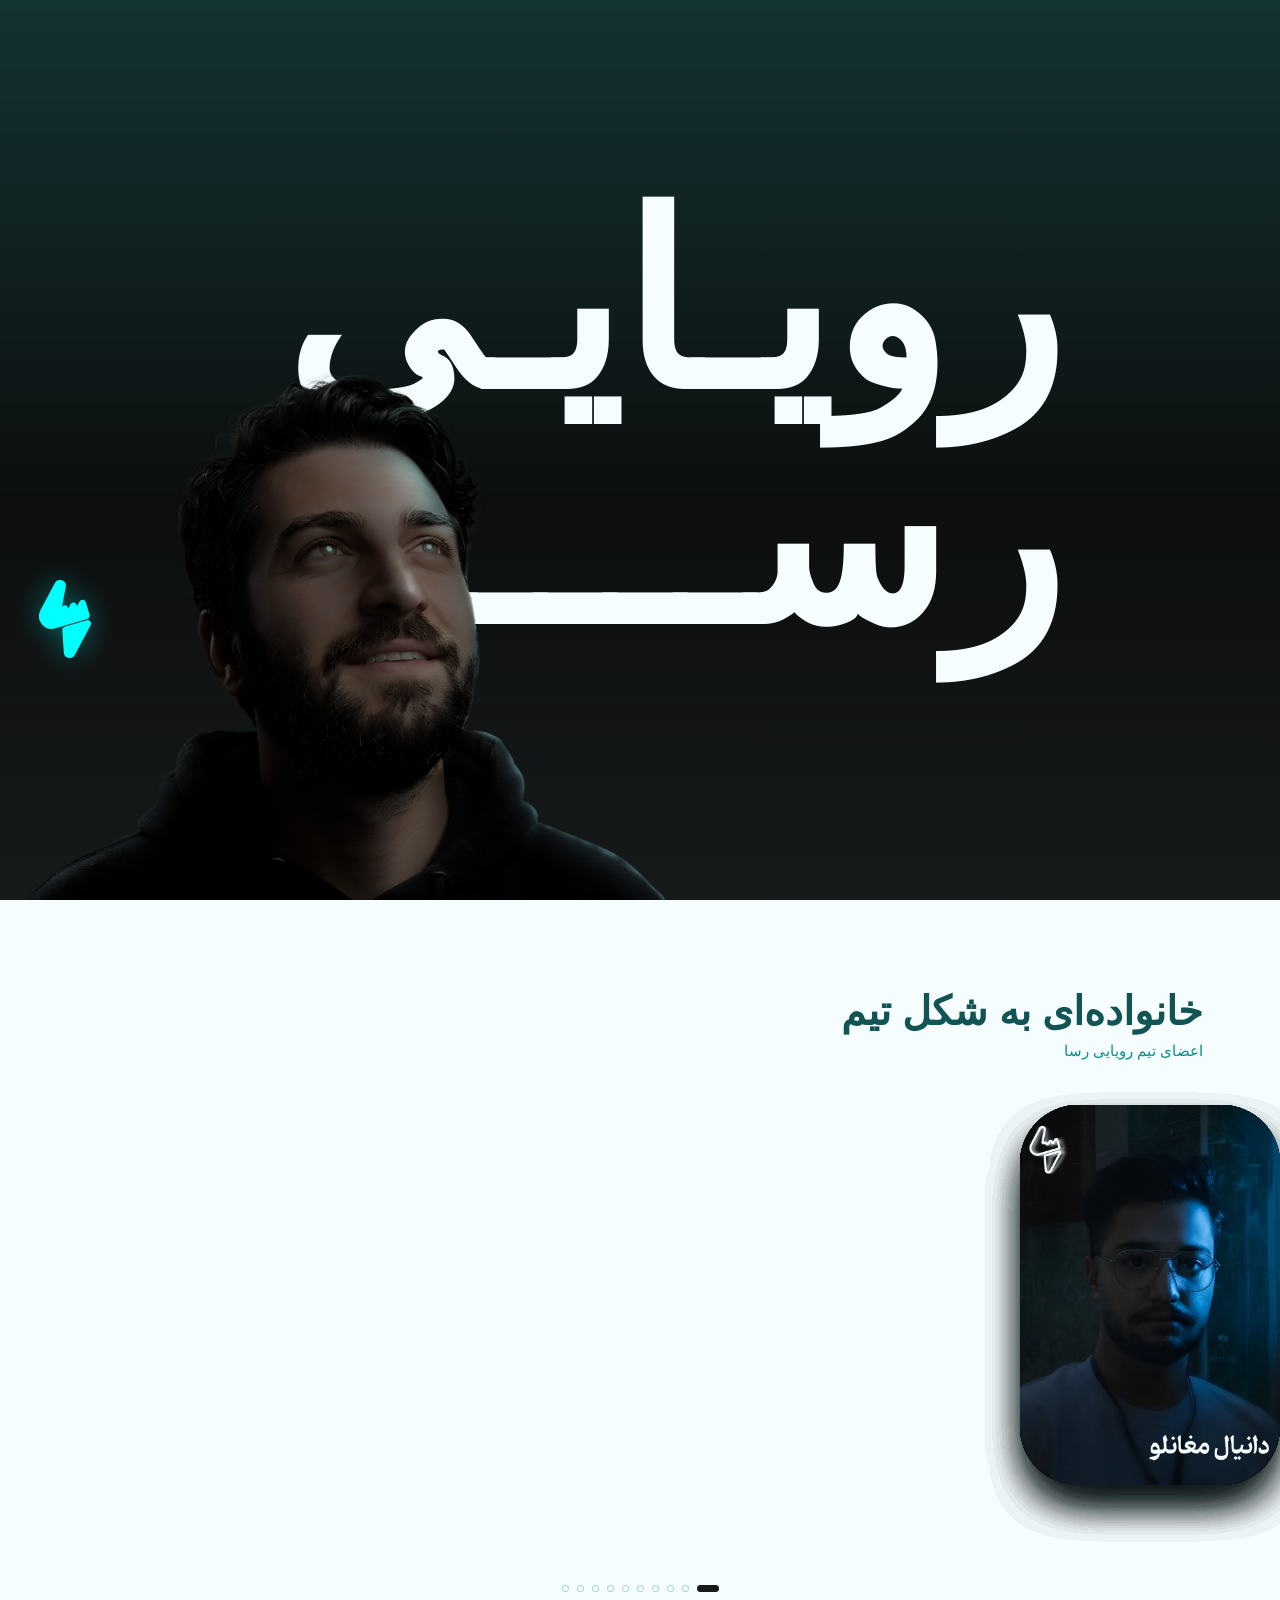
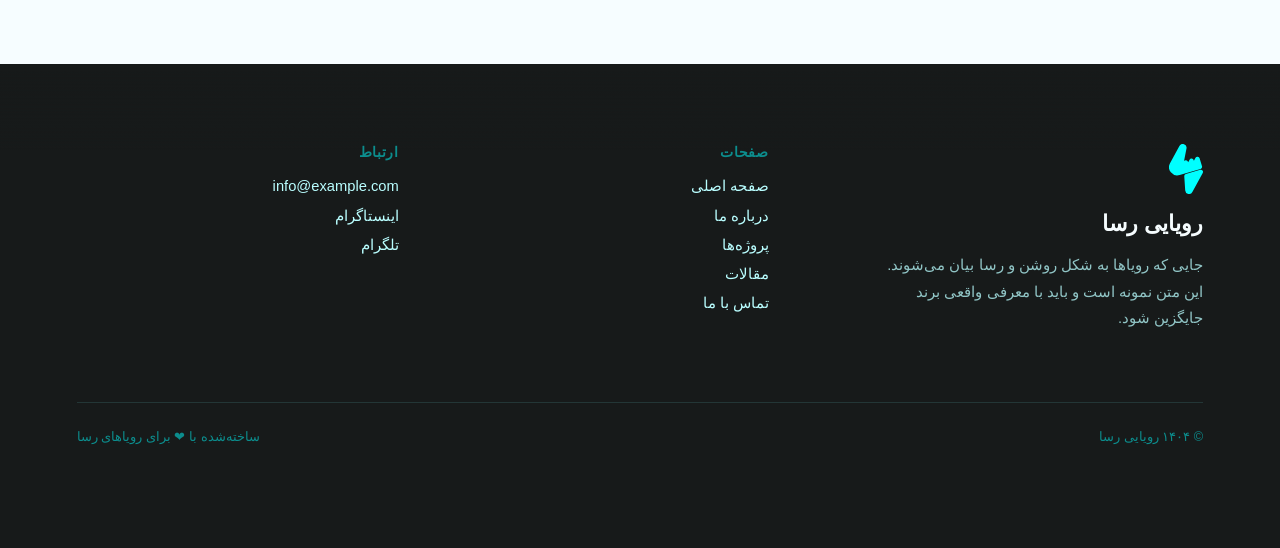
==== index.html @ 50445236 "Add files via upload" ====
<!DOCTYPE html>
<html lang="fa" dir="rtl">
<head>
<meta charset="UTF-8">
<meta name="viewport" content="width=device-width, initial-scale=1.0">
<title>رویایی رسا</title>
<meta name="description" content="رویایی رسا">
<link rel="icon" href="assets/logo/logo-filled-cyan.svg" type="image/svg+xml">
<link href="https://cdn.jsdelivr.net/gh/rastikerdar/vazirmatn@v33.003/Vazirmatn-font-face.css" rel="stylesheet">
<link rel="stylesheet" href="css/style.css">
</head>
<body>

<canvas id="bg-canvas"></canvas>

<!-- =================== HERO =================== -->
<section class="hero">
  <div class="hero-stage">
    <div class="hero-figure">
      <img class="figure-mobile" src="assets/img/head-mobile.png" alt="پرتره رویایی رسا">
      <img class="figure-desktop" src="assets/img/head-desktop.png" alt="پرتره رویایی رسا">
      <img class="hero-logo" src="assets/logo/logo-filled-cyan.svg" alt="نشان رویایی رسا">
    </div>
  </div>

  <div class="hero-pin-text">
    <h1 class="hero-headline headline-mobile">رویـایـی<br>رســــــا</h1>
    <h1 class="hero-headline headline-desktop">رویـایـی<br>رســــــا</h1>

    <div class="hero-reveal">
      <p>
        این بخش، متن آزمایشی صفحه‌ی اصلی است. اینجا محلی برای معرفی کوتاه
        «رویایی رسا» قرار می‌گیرد؛ همان چیزی که وقتی اسکرول کاربر متوقف
        می‌شود، نمایش داده می‌شود.
      </p>
      <span class="reveal-note">متن نهایی را جایگزین کن</span>
    </div>
  </div>
</section>

<!-- =================== TEAM 3D CARDS =================== -->
<section class="team-section" id="team">
  <div class="team-head">
    <h2 class="team-title">خانواده‌ای به شکل تیم</h2>
    <p class="team-subtitle">اعضای تیم رویایی رسا</p>
  </div>

  <div class="team-viewport" id="teamCarousel">
    <div class="team-track" id="teamTrack">
      
      <!-- ۱. شایان رجبی -->
      <div class="team-card" style="background-image: url('assets/img/team/شایان.webp'); background-size: cover; background-position: center; cursor: pointer;"
           data-name="شایان رجبی" data-role="عنوان شغلی ندارد 1" data-img="assets/img/team/شایان.webp" data-tg="shayanr.j" data-ig="sha.yanrj" data-site="">
      </div>

      <!-- ۲. شهراد اکبری -->
      <div class="team-card" style="background-image: url('assets/img/team/شهی.webp'); background-size: cover; background-position: center; cursor: pointer;"
           data-name="شهراد اکبری" data-role="عنوان شغلی ندارد 2" data-img="assets/img/team/شهی.webp" data-tg="Mistroshahy" data-ig="Wanted_shahy" data-site="">
      </div>

      <!-- ۳. ادیب الدین فتحعلیان -->
      <div class="team-card" style="background-image: url('assets/img/team/ادیب.webp'); background-size: cover; background-position: center; cursor: pointer;"
           data-name="ادیب الدین فتحعلیان" data-role="عنوان شغلی ندارد 3" data-img="assets/img/team/ادیب.webp" data-tg="adibiba" data-ig="adibibafa" data-site="">
      </div>

      <!-- ۴. آنا بیگی -->
      <div class="team-card" style="background-image: url('assets/img/team/آنا.webp'); background-size: cover; background-position: center; cursor: pointer;"
           data-name="آنا بیگی" data-role="عنوان شغلی ندارد 4" data-img="assets/img/team/آنا.webp" data-tg="" data-ig="" data-site="">
      </div>

      <!-- ۵. عرفان سعادتی منعم -->
      <div class="team-card" style="background-image: url('assets/img/team/عرفان.webp'); background-size: cover; background-position: center; cursor: pointer;"
           data-name="عرفان سعادتی منعم" data-role="عنوان شغلی ندارد 5" data-img="assets/img/team/عرفان.webp" data-tg="erfunsam" data-ig="erfanmonem" data-site="">
      </div>

      <!-- ۶. محمد جواد محمودی -->
      <div class="team-card" style="background-image: url('assets/img/team/محمد جواد.webp'); background-size: cover; background-position: center; cursor: pointer;"
           data-name="محمد جواد محمودی" data-role="Full stack Developer" data-img="assets/img/team/محمد جواد.webp" data-tg="Immdjavad" data-ig="Immdjavad" data-site="Immdjavad.ir">
      </div>

      <!-- ۷. محدثه ولی ئی -->
      <div class="team-card" style="background-image: url('assets/img/team/محدثه.webp'); background-size: cover; background-position: center; cursor: pointer;"
           data-name="محدثه ولی ئی" data-role="عنوان شغلی ندارد 7" data-img="assets/img/team/محدثه.webp" data-tg="Mohi_mt78" data-ig="mhdsh.valiei" data-site="">
      </div>

      <!-- ۸. رسول احدی -->
      <div class="team-card" style="background-image: url('assets/img/team/رسول.webp'); background-size: cover; background-position: center; cursor: pointer;"
           data-name="رسول احدی" data-role="عنوان شغلی ندارد 8" data-img="assets/img/team/رسول.webp" data-tg="" data-ig="" data-site="">
      </div>

      <!-- ۹. پرنیان باقرنژاد -->
      <div class="team-card" style="background-image: url('assets/img/team/پرنیان.webp'); background-size: cover; background-position: center; cursor: pointer;"
           data-name="پرنیان باقرنژاد" data-role="عنوان شغلی ندارد 9" data-img="assets/img/team/پرنیان.webp" data-tg="helmetjensen" data-ig="im._.parni" data-site="">
      </div>

      <!-- ۱۰. دانیال مغانلو -->
      <div class="team-card" style="background-image: url('assets/img/team/دانیال.webp'); background-size: cover; background-position: center; cursor: pointer;"
           data-name="دانیال مغانلو" data-role="عنوان شغلی ندارد 10" data-img="assets/img/team/دانیال.webp" data-tg="CaQit" data-ig="idonelii" data-site="">
      </div>

    </div>
  </div>

  <div class="team-dots" id="teamDots">
      <button class="team-dot is-active" type="button" aria-label="عضو شماره ۱"></button>
      <button class="team-dot" type="button" aria-label="عضو شماره ۲"></button>
      <button class="team-dot" type="button" aria-label="عضو شماره ۳"></button>
      <button class="team-dot" type="button" aria-label="عضو شماره ۴"></button>
      <button class="team-dot" type="button" aria-label="عضو شماره ۵"></button>
      <button class="team-dot" type="button" aria-label="عضو شماره ۶"></button>
      <button class="team-dot" type="button" aria-label="عضو شماره ۷"></button>
      <button class="team-dot" type="button" aria-label="عضو شماره ۸"></button>
      <button class="team-dot" type="button" aria-label="عضو شماره ۹"></button>
      <button class="team-dot" type="button" aria-label="عضو شماره ۱۰"></button>
  </div>
</section>

<!-- =================== FIXED NAV PILL =================== -->
<nav class="nav-pill" aria-label="ناوبری اصلی">
  <a class="nav-item is-active" data-color="#00ffff" href="index.html">
    <span class="nav-ring"></span>
    <span class="nav-label">صفحه اصلی</span>
    <svg viewBox="0 0 24 24" fill="none" stroke="currentColor" stroke-width="1.6" stroke-linecap="round" stroke-linejoin="round"><path d="M3 11.5 12 4l9 7.5"/><path d="M5.5 10v9a1 1 0 0 0 1 1H9a1 1 0 0 0 1-1v-4a1 1 0 0 1 1-1h2a1 1 0 0 1 1 1v4a1 1 0 0 0 1 1h2.5a1 1 0 0 0 1-1v-9"/></svg>
  </a>
  <a class="nav-item" data-color="#7bfeff" href="about.html">
    <span class="nav-ring"></span>
    <span class="nav-label">درباره ما</span>
    <svg viewBox="0 0 24 24" fill="none" stroke="currentColor" stroke-width="1.6" stroke-linecap="round" stroke-linejoin="round"><circle cx="12" cy="8" r="3.4"/><path d="M5 20c0-3.6 3.1-6.4 7-6.4s7 2.8 7 6.4"/></svg>
  </a>
  <a class="nav-item" data-color="#0c8d8d" href="projects.html">
    <span class="nav-ring"></span>
    <span class="nav-label">پروژه‌ها</span>
    <svg viewBox="0 0 24 24" fill="none" stroke="currentColor" stroke-width="1.6" stroke-linecap="round" stroke-linejoin="round"><rect x="3.5" y="5.5" width="7" height="7" rx="1.2"/><rect x="13.5" y="5.5" width="7" height="7" rx="1.2"/><rect x="3.5" y="15.5" width="7" height="7" rx="1.2"/><rect x="13.5" y="15.5" width="7" height="7" rx="1.2"/></svg>
  </a>
  <a class="nav-item" data-color="#b9feff" href="articles.html">
    <span class="nav-ring"></span>
    <span class="nav-label">مقالات</span>
    <svg viewBox="0 0 24 24" fill="none" stroke="currentColor" stroke-width="1.6" stroke-linecap="round" stroke-linejoin="round"><path d="M6 3.5h9L19 8v12.5a1 1 0 0 1-1 1H6a1 1 0 0 1-1-1V4.5a1 1 0 0 1 1-1Z"/><path d="M9 12h6M9 16h6"/></svg>
  </a>
  <a class="nav-item" data-color="#125454" href="contact.html">
    <span class="nav-ring"></span>
    <span class="nav-label">تماس با ما</span>
    <svg viewBox="0 0 24 24" fill="none" stroke="currentColor" stroke-width="1.6" stroke-linecap="round" stroke-linejoin="round"><rect x="3.5" y="5.5" width="17" height="13" rx="1.6"/><path d="M4.5 7 12 13l7.5-6"/></svg>
  </a>
</nav>

<!-- =================== FOOTER =================== -->
<footer class="site-footer">
  <div class="footer-grid">
    <div class="footer-brand">
      <img class="logo-mark" src="assets/logo/logo-filled-cyan.svg" alt="نشان رویایی رسا">
      <h3>رویایی رسا</h3>
      <p>جایی که رویاها به شکل روشن و رسا بیان می‌شوند. این متن نمونه است و باید با معرفی واقعی برند جایگزین شود.</p>
    </div>
    <div class="footer-col">
      <h4>صفحات</h4>
      <ul>
        <li><a href="index.html">صفحه اصلی</a></li>
        <li><a href="about.html">درباره ما</a></li>
        <li><a href="projects.html">پروژه‌ها</a></li>
        <li><a href="articles.html">مقالات</a></li>
        <li><a href="contact.html">تماس با ما</a></li>
      </ul>
    </div>
    <div class="footer-col">
      <h4>ارتباط</h4>
      <ul>
        <li><a href="mailto:info@example.com">info@example.com</a></li>
        <li><a href="#">اینستاگرام</a></li>
        <li><a href="#">تلگرام</a></li>
      </ul>
    </div>
  </div>
  <div class="footer-bottom">
    <span>© ۱۴۰۴ رویایی رسا</span>
    <span>ساخته‌شده با ❤ برای رویاهای رسا</span>
  </div>
</footer>

<!-- =================== TEAM MODAL =================== -->
<div class="team-modal" id="teamModal">
  <div class="modal-overlay" onclick="closeTeamModal()"></div>
  <div class="modal-content">
    <button class="modal-close" onclick="closeTeamModal()" aria-label="بستن">&times;</button>
    
    <div class="modal-profile-wrap">
      <img src="" id="modalImg" alt="پروفایل">
    </div>
    
    <h3 class="modal-name" id="modalName"></h3>
    <p class="modal-role" id="modalRole"></p>
    
    <div class="modal-socials">
      <!-- دکمه تلگرام -->
      <a href="" id="modalTg" target="_blank" class="social-btn tg-btn">
        <svg viewBox="0 0 24 24" fill="none" stroke="currentColor" stroke-width="2" stroke-linecap="round" stroke-linejoin="round"><path d="m22 2-7 20-4-9-9-4Z"/><path d="M22 2 11 13"/></svg>
        <span class="username"></span>
      </a>
      
      <!-- دکمه اینستاگرام -->
      <a href="" id="modalIg" target="_blank" class="social-btn ig-btn">
        <svg viewBox="0 0 24 24" fill="none" stroke="currentColor" stroke-width="2" stroke-linecap="round" stroke-linejoin="round"><rect width="20" height="20" x="2" y="2" rx="5" ry="5"/><path d="M16 11.37A4 4 0 1 1 12.63 8 4 4 0 0 1 16 11.37z"/><line x1="17.5" x2="17.51" y1="6.5" y2="6.5"/></svg>
        <span class="username"></span>
      </a>
      
      <!-- دکمه وب‌سایت -->
      <a href="" id="modalSite" target="_blank" class="social-btn site-btn">
        <svg viewBox="0 0 24 24" fill="none" stroke="currentColor" stroke-width="2" stroke-linecap="round" stroke-linejoin="round"><circle cx="12" cy="12" r="10"/><path d="M12 2a14.5 14.5 0 0 0 0 20 14.5 14.5 0 0 0 0-20"/><path d="M2 12h20"/></svg>
        <span class="username"></span>
      </a>
    </div>
  </div>
</div>

<script src="https://cdn.jsdelivr.net/npm/three@0.149.0/build/three.min.js"></script>
<script src="https://cdn.jsdelivr.net/npm/gsap@3.12.5/dist/gsap.min.js"></script>
<script src="https://cdn.jsdelivr.net/npm/gsap@3.12.5/dist/ScrollTrigger.min.js"></script>
<script src="js/main.js"></script>
</body>
</html>
---- css/style.css ----
/* =========================================================
   رویایی رسا — Design tokens
   ========================================================= */
   :root{
    --c-ink:      #171a1a;   
    --c-deep:     #125454;   
    --c-teal:     #0c8d8d;   
    --c-cyan:     #00ffff;   
    --c-cyan-2:   #7bfeff;   
    --c-cyan-3:   #b9feff;   
    --c-mist:     #f6fdff;   
  
    --bg-0: #0b0d0d;
    --bg-1: var(--c-ink);
  
    --font-display: "Mahoor", "Vazirmatn", "Segoe UI", sans-serif;
    --font-body: "Vazirmatn", "Segoe UI", sans-serif;
  
    --ease-signature: cubic-bezier(.16,.84,.28,1);
  }
  
  *{ box-sizing:border-box; }
  html,body{ margin:0; padding:0; }
  
  body{
    background:var(--bg-1);
    color:var(--c-mist);
    font-family:var(--font-body);
    direction:rtl;
    overflow-x:hidden;
    -webkit-font-smoothing:antialiased;
  }
  
  a{ color:inherit; text-decoration:none; }
  img{ max-width:100%; display:block; }
  
  ::selection{ background:var(--c-teal); color:var(--c-ink); }
  
  @media (prefers-reduced-motion: reduce){
    *{ animation-duration:.001ms !important; transition-duration:.001ms !important; scroll-behavior:auto !important; }
  }
  
  /* =========================================================
     Ambient WebGL backdrop (Three.js canvas)
     ========================================================= */
  #bg-canvas{
    position:fixed;
    inset:0;
    width:100%;
    height:100%;
    z-index:0;
    pointer-events:none;
  }
  
  /* =========================================================
     Hero
     ========================================================= */
  .hero{
    position:relative;
    height:100vh;
    min-height:560px;
    overflow:hidden;
    isolation:isolate;
    background: linear-gradient(
      180deg, 
      rgba(12, 141, 141, 0.22) 0%,   
      rgba(11, 13, 13, 0.85) 55%,     
      var(--bg-1) 100%                
    );
  }
  
  .hero-stage{
    position:absolute;
    inset:0;
    z-index:3;
    will-change:transform;
  }
  
  .hero-figure{
    position:absolute;
    bottom:0;
    left:50%;
    transform:translateX(-50%);
    width:min(760px, 100vw);
    will-change:transform;
  }
  .hero-figure .figure-mobile,
  .hero-figure .figure-desktop{ width:100%; }
  .hero-figure .figure-desktop{ display:none; }
  
  @media (min-width:900px){
    .hero-figure{ width:min(50vw, 860px); left:2%; transform:none; }
    .hero-figure .figure-mobile{ display:none; }
    .hero-figure .figure-desktop{ display:block; }
  }
  
  .hero-pin-text{
    position:absolute;
    inset:0;
    height:100vh;
    z-index:2;
  }
  
  .hero-headline{
    position:absolute;
    top:6%;
    left:0;
    right:0;
    width:fit-content;   
    margin:0 auto;        
    z-index:1; 
    font-family:var(--font-display);
    font-weight:900;
    color:var(--c-mist);
    text-align:center;
    font-size:clamp(6rem, 30vw, 12rem);
    line-height:1.02;
    transform-origin:top center;
    will-change:transform;
  }
  
    .headline-desktop{ display:none; }
  
  @media (min-width:900px){
    .headline-mobile{ display:none; }
    .headline-desktop{ display:block; }
  }
  
  @media (min-width:900px){
    .hero-headline{
      top:21%;
      right:17%;
      left:-0%;
      width:auto;
      margin:0;
      text-align:right;
      font-size:clamp(15rem, 13vw, 12rem);
      line-height:.98;
      transform-origin:top right;
    }
  }
  
  .hero-logo{
    position:absolute;
    z-index:4;
    width:38px;
    bottom:8%;
    left:50%;
    transform:translateX(-50%);
    filter:drop-shadow(0 0 14px rgba(0,255,255,.35));
  }
  @media (min-width:900px){
    .hero-logo{
      width:52px;
      bottom:auto;
      top:44%;
      left:2%;
      transform:none;
    }
  }
  
  .hero-reveal{
    position:absolute;
    top:74%;
    left:8%;
    right:8%;
    z-index:5; 
    text-align:center;
    opacity:0;
  }
  .hero-reveal p{
    font-size:clamp(.92rem, 2.2vw, 1.05rem);
    line-height:1.8;
    color:var(--c-cyan-3);
    margin:0 0 .9rem;
  }
  .hero-reveal .reveal-note{
    display:inline-block;
    font-size:.75rem;
    color:var(--c-teal);
    border:1px dashed var(--c-teal);
    border-radius:999px;
    padding:.3rem .8rem;
  }
  
  @media (min-width:900px){
    .hero-reveal{
      top:62%;
      left:auto;
      right:55%;
      width:320px;
      text-align:right;
    }
  }
  
  /* =========================================================
     Team — 3D Position-based Virtual Carousel
     ========================================================= */
  .team-section{
    position:relative;
    z-index:4; 
    background:var(--c-mist);
    padding:5.5rem 0 4.5rem;
    overflow:hidden;
  }
  
  .team-head{
    text-align: right;
    padding:0 6vw;
    margin-bottom:2.8rem;
  }
  .team-title{
    font-family:var(--font-display);
    font-weight:900;
    font-size:clamp(1.7rem, 4.6vw, 2.5rem);
    color: #125454;
    margin:0 0 .5rem;
  }
  .team-subtitle{
    font-size:.95rem;
    color: #0c8d8d;
    margin:0;
  }
  
  .team-viewport{
    overflow: visible !important; 
    position:relative;
    width:100%;
    height:330px; 
    margin:0 auto;
    cursor:grab;
    user-select:none;
    touch-action:pan-y; 
    perspective: 1200px;
  }
  .team-viewport.is-dragging{ cursor:grabbing; }
  
  .team-track{
    display:block !important; 
    position:relative;
    width:100%;
    height:100%;
    padding-block:0 !important;
  }
  
  .team-card{
    position:absolute;
    flex:0 0 auto;
    width:190px;
    height:270px;
    border-radius:42px;
    overflow:hidden;
    box-shadow:0 22px 46px -20px rgba(9,20,20,.5);
    will-change:transform, opacity;
  }
  
  @media (min-width:560px){
    .team-viewport { height: 380px; }
    .team-card{ width:230px; height:330px; border-radius:50px; }
  }
  @media (min-width:900px){
    .team-viewport { height: 440px; }
    .team-card{ width:260px; height:380px; border-radius:58px; }
  }
  
  .team-dots{
    display:flex;
    align-items:center;
    justify-content:center;
    gap:8px;
    margin-top:2.5rem;
  }
  .team-dot{
    width:7px;
    height:7px;
    padding:0;
    border-radius:3px;
    background:transparent;
    border:1.4px solid rgba(12,141,141,.35);
    cursor:pointer;
    transition:all .35s var(--ease-signature);
  }
  .team-dot:hover{ border-color:var(--c-teal); }
  .team-dot.is-active{
    width:22px;
    background:var(--c-ink);
    border-color:var(--c-ink);
  }
  
  /* =========================================================
     Fixed bottom nav pill (نسخه نهایی مستطیلی با ابعاد عریض لپ‌تاپ)
     ========================================================= */
  .nav-pill{
    position:fixed;
    bottom:22px;
    left:50%;
    transform:translateX(-50%) translateY(24px);
    z-index:40;
    display:flex;
    align-items:center;
    gap:8px; 
    padding:8px;
    border-radius:999px; 
    background:rgba(23,26,26,.62);
    border:1px solid rgba(123,254,255,.18);
    box-shadow:0 8px 30px rgba(0,0,0,.45), inset 0 0 0 1px rgba(255,255,255,.02);
    backdrop-filter:blur(18px) saturate(140%);
    -webkit-backdrop-filter:blur(18px) saturate(140%);
    opacity:0;
    pointer-events:none;
    transition:opacity .5s var(--ease-signature), transform .5s var(--ease-signature);
  }
  .nav-pill.is-visible{
    opacity:1;
    transform:translateX(-50%) translateY(0);
    pointer-events:auto;
  }
  
  .nav-item{
    position:relative;
    width:44px; 
    height:44px; 
    display:flex;
    align-items:center;
    justify-content:center;
    border-radius:12px; 
    color:var(--c-cyan-3);
    transition:color .3s ease;
  }
  .nav-item svg{ width:20px; height:20px; }
  
  .nav-item .nav-ring{
    position:absolute;
    inset:0;
    border-radius:12px; 
    border:1.5px solid transparent;
    transition:border-color .35s ease, box-shadow .35s ease;
  }
  .nav-item .nav-label{
    position:absolute;
    bottom:120%;
    left:50%;
    transform:translateX(-50%) translateY(4px);
    font-size:.7rem;
    white-space:nowrap;
    background:var(--c-ink);
    border:1px solid rgba(123,254,255,.2);
    padding:3px 9px;
    border-radius:999px;
    opacity:0;
    pointer-events:none;
    transition:opacity .2s ease, transform .2s ease;
  }
  .nav-item:hover .nav-label{ opacity:1; transform:translateX(-50%) translateY(-2px); }
  .nav-item:hover{ color:var(--c-mist); }
  
  .nav-item.is-active{ color:var(--c-mist); }
  
  .nav-item.is-active .nav-ring{
    border-color:var(--nav-color, var(--c-cyan));
    box-shadow:0 0 16px -1px var(--nav-color, var(--c-cyan)); 
    background: rgba(255, 255, 255, 0.04); 
  }
  
  @media (min-width:900px){
    .nav-pill{
      gap:24px; 
      padding:16px 36px; 
      bottom:32px;
    }
    
    .nav-item{
      width:64px; 
      height:58px; 
      border-radius:16px; 
    }
    
    .nav-item .nav-ring{
      border-radius:16px; 
      border-width:2px; 
    }
    
    .nav-item svg{
      width:25px; 
      height:25px;
    }
  }
  
  /* =========================================================
     Footer
     ========================================================= */
  .site-footer{
    position:relative;
    z-index:5;
    background:linear-gradient(180deg, rgba(23,26,26,0) 0%, var(--c-ink) 18%);
    padding:5rem 6vw 6.5rem;
  }
  .footer-grid{
    max-width:1200px;
    margin:0 auto;
    display:grid;
    grid-template-columns:1.2fr 1fr 1fr;
    gap:3rem;
  }
  @media (max-width:800px){
    .footer-grid{ grid-template-columns:1fr; gap:2.4rem; text-align:center; }
  }
  
  .footer-brand .logo-mark{ width:34px; margin-bottom:1rem; }
  @media (max-width:800px){ .footer-brand .logo-mark{ margin-inline:auto; } }
  .footer-brand h3{
    font-family:var(--font-display);
    font-weight:900;
    font-size:1.4rem;
    margin:0 0 .6rem;
  }
  .footer-brand p{
    color:var(--c-cyan-3);
    opacity:.75;
    line-height:1.8;
    font-size:.92rem;
    max-width:320px;
  }
  @media (max-width:800px){ .footer-brand p{ margin-inline:auto; } }
  
  .footer-col h4{
    font-size:.85rem;
    color:var(--c-teal);
    letter-spacing:.05em;
    margin:0 0 1.1rem;
    font-weight:600;
  }
  .footer-col ul{ list-style:none; margin:0; padding:0; display:grid; gap:.7rem; }
  .footer-col a{
    color:var(--c-cyan-3);
    font-size:.92rem;
    transition:color .25s ease;
  }
  .footer-col a:hover{ color:var(--c-cyan); }
  
  .footer-bottom{
    max-width:1200px;
    margin:3.5rem auto 0;
    padding-top:1.6rem;
    border-top:1px solid rgba(123,254,255,.12);
    display:flex;
    justify-content:space-between;
    gap:1rem;
    flex-wrap:wrap;
    font-size:.8rem;
    color:var(--c-teal);
  }
  
  /* =========================================================
     Team Modal Settings — Glassmorphism & Neon Glow
     ========================================================= */
  .team-modal {
    position: fixed;
    inset: 0;
    z-index: 200;
    display: flex;
    align-items: center;
    justify-content: center;
    opacity: 0;
    pointer-events: none;
    transition: opacity 0.4s var(--ease-signature);
  }
  
  .team-modal.is-open {
    opacity: 1;
    pointer-events: auto;
  }
  
  .modal-overlay {
    position: absolute;
    inset: 0;
    background: rgba(11, 13, 13, 0.6);
    backdrop-filter: blur(12px);
    -webkit-backdrop-filter: blur(12px);
  }
  
  .modal-content {
    position: relative;
    width: min(380px, 90vw);
    background: rgba(23, 26, 26, 0.85);
    border: 1px solid rgba(123, 254, 255, 0.2);
    box-shadow: 0 24px 60px rgba(0, 0, 0, 0.6), inset 0 0 20px rgba(123, 254, 255, 0.05);
    border-radius: 32px;
    padding: 2.5rem 1.5rem;
    text-align: center;
    z-index: 2;
    transform: scale(0.9) translateY(20px);
    transition: transform 0.4s var(--ease-signature);
  }
  
  .team-modal.is-open .modal-content {
    transform: scale(1) translateY(0);
  }
  
  .modal-close {
    position: absolute;
    top: 16px;
    right: 16px;
    background: transparent;
    border: none;
    color: var(--c-cyan-3);
    font-size: 2rem;
    cursor: pointer;
    line-height: 1;
    transition: color 0.3s ease;
  }
  .modal-close:hover {
    color: #ff5555;
  }
  
  .modal-profile-wrap {
    width: 110px;
    height: 110px;
    border-radius: 50%;
    margin: 0 auto 1.2rem;
    overflow: hidden;
    border: 3px solid var(--c-teal);
    box-shadow: 0 0 20px rgba(12, 141, 141, 0.4);
  }
  .modal-profile-wrap img {
    width: 100%;
    height: 100%;
    object-fit: cover;
  }
  
  .modal-name {
    font-family: var(--font-display);
    font-weight: 900;
    font-size: 1.4rem;
    color: var(--c-mist);
    margin: 0 0 0.4rem;
  }
  
  .modal-role {
    font-size: 0.9rem;
    color: var(--c-cyan-2);
    margin: 0 0 2rem;
    opacity: 0.85;
  }
  
  .modal-socials {
    display: flex;
    flex-direction: column;
    gap: 12px;
  }
  
  .social-btn {
    display: flex;
    align-items: center;
    justify-content: center;
    gap: 10px;
    padding: 10px 16px;
    border-radius: 14px;
    font-size: 0.95rem;
    direction: ltr; 
    transition: all 0.3s ease;
    background: rgba(255, 255, 255, 0.03);
    border: 1px solid rgba(255, 255, 255, 0.08);
    color: var(--c-cyan-3);
  }
  
  .social-btn svg {
    width: 18px;
    height: 18px;
  }
  
  .social-btn:hover {
    background: rgba(123, 254, 255, 0.1);
    border-color: var(--c-cyan);
    box-shadow: 0 0 12px rgba(0, 255, 255, 0.2);
    color: #fff;
  }
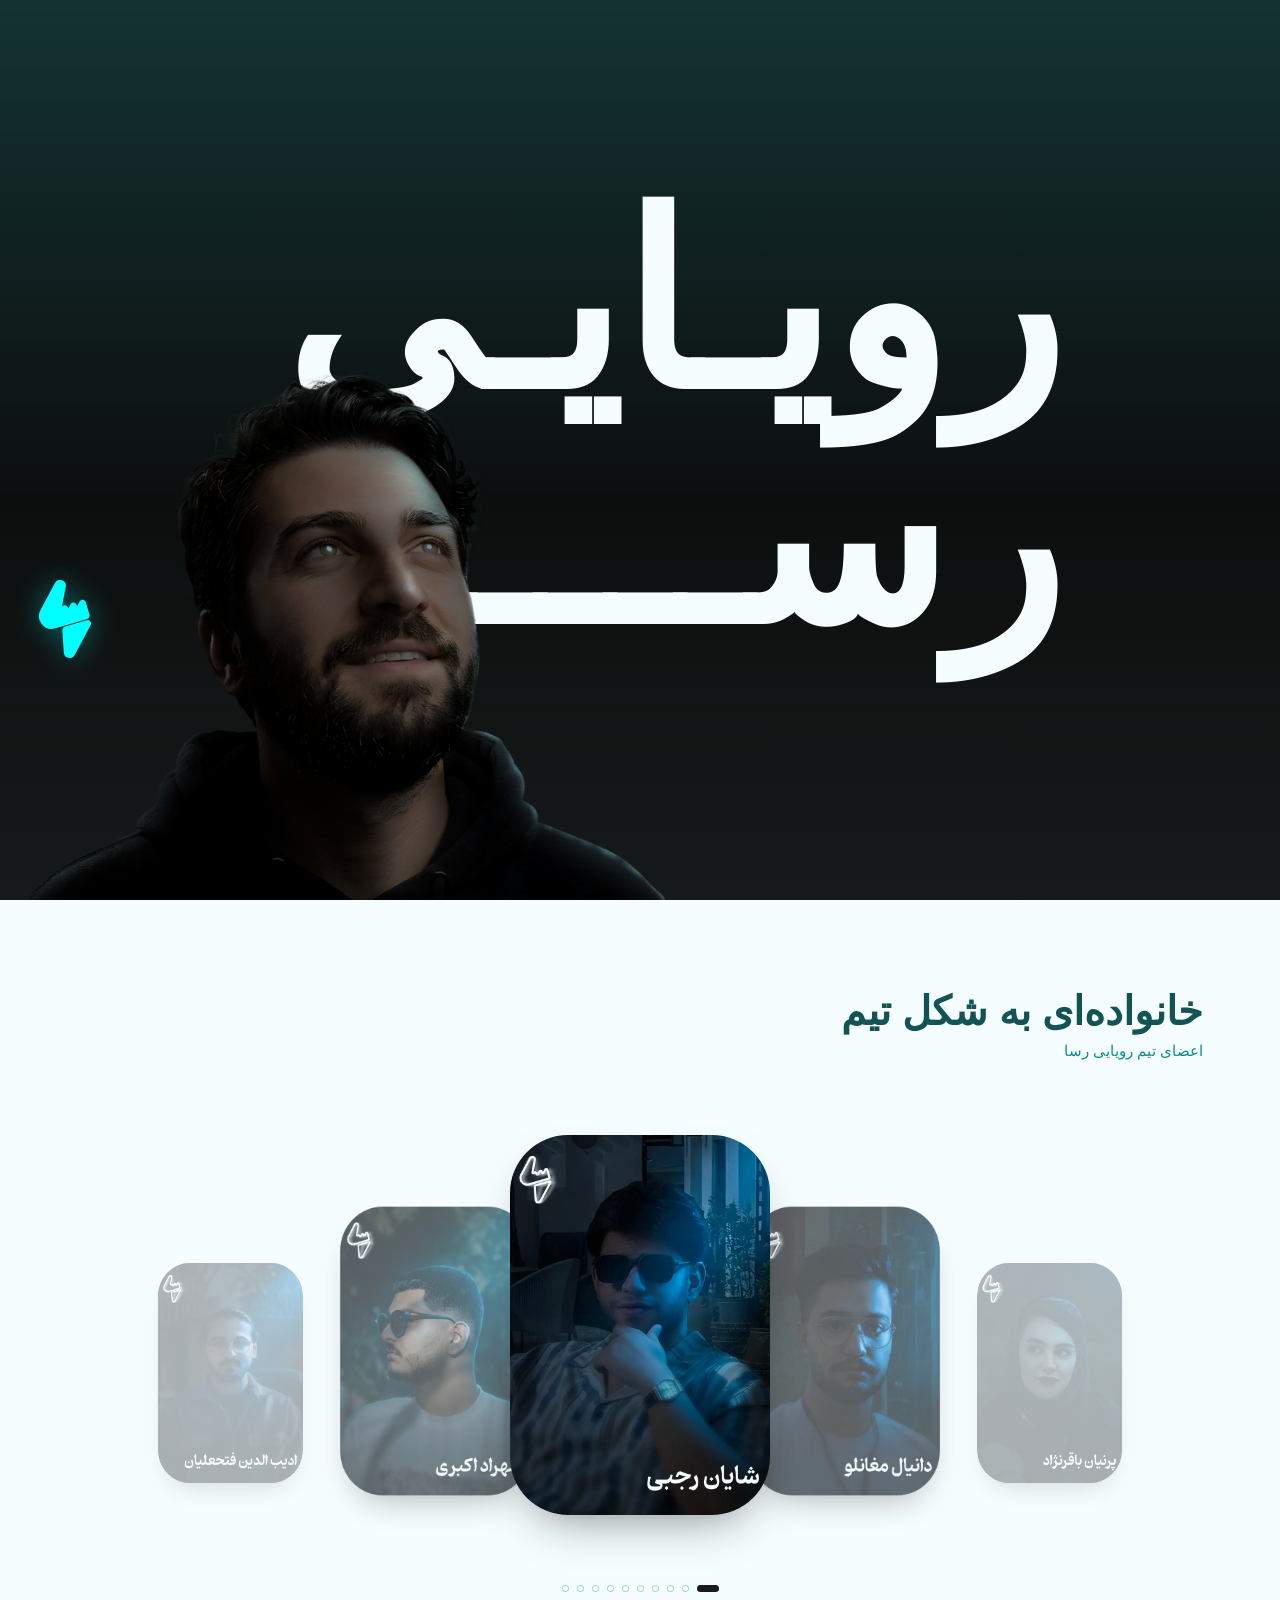
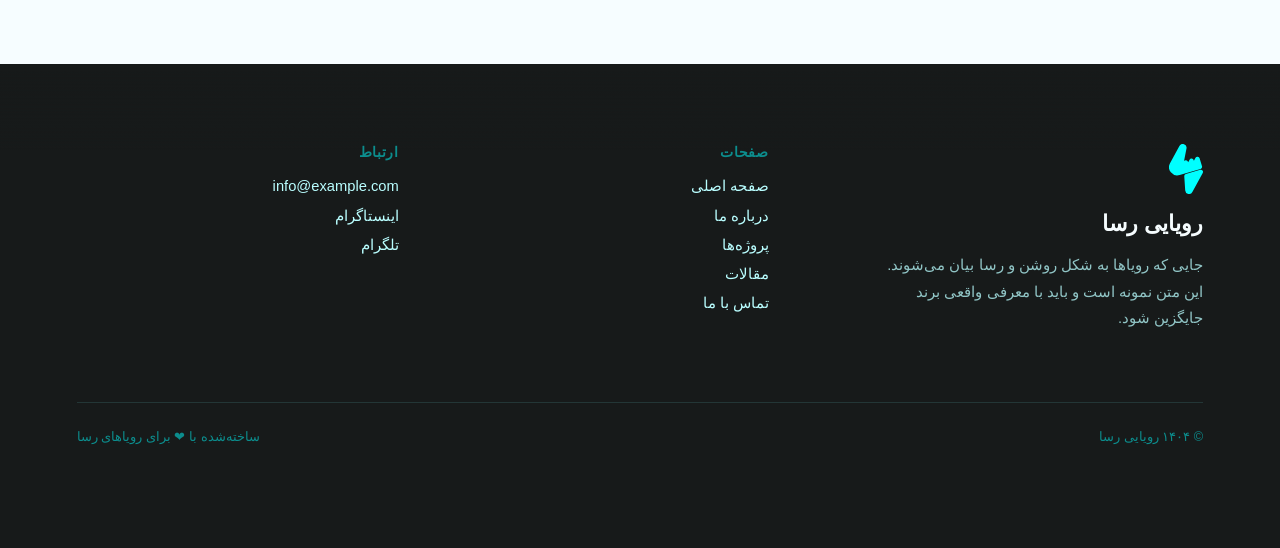
==== commit 1e226e17: "Add files via upload" ====
--- a/index.html
+++ b/index.html
@@ -6,7 +6,7 @@
 <title>رویایی رسا</title>
 <meta name="description" content="رویایی رسا">
 <link rel="icon" href="assets/logo/logo-filled-cyan.svg" type="image/svg+xml">
-<link href="https://cdn.jsdelivr.net/gh/rastikerdar/vazirmatn@v33.003/Vazirmatn-font-face.css" rel="stylesheet">
+<link href="assets/vendor/vazirmatn/Vazirmatn-font-face.css" rel="stylesheet">
 <link rel="stylesheet" href="css/style.css">
 </head>
 <body>
@@ -212,9 +212,9 @@
   </div>
 </div>
 
-<script src="https://cdn.jsdelivr.net/npm/three@0.149.0/build/three.min.js"></script>
-<script src="https://cdn.jsdelivr.net/npm/gsap@3.12.5/dist/gsap.min.js"></script>
-<script src="https://cdn.jsdelivr.net/npm/gsap@3.12.5/dist/ScrollTrigger.min.js"></script>
+<script src="assets/vendor/three/three.min.js"></script>
+<script src="assets/vendor/gsap/gsap.min.js"></script>
+<script src="assets/vendor/gsap/ScrollTrigger.min.js"></script>
 <script src="js/main.js"></script>
 </body>
 </html>
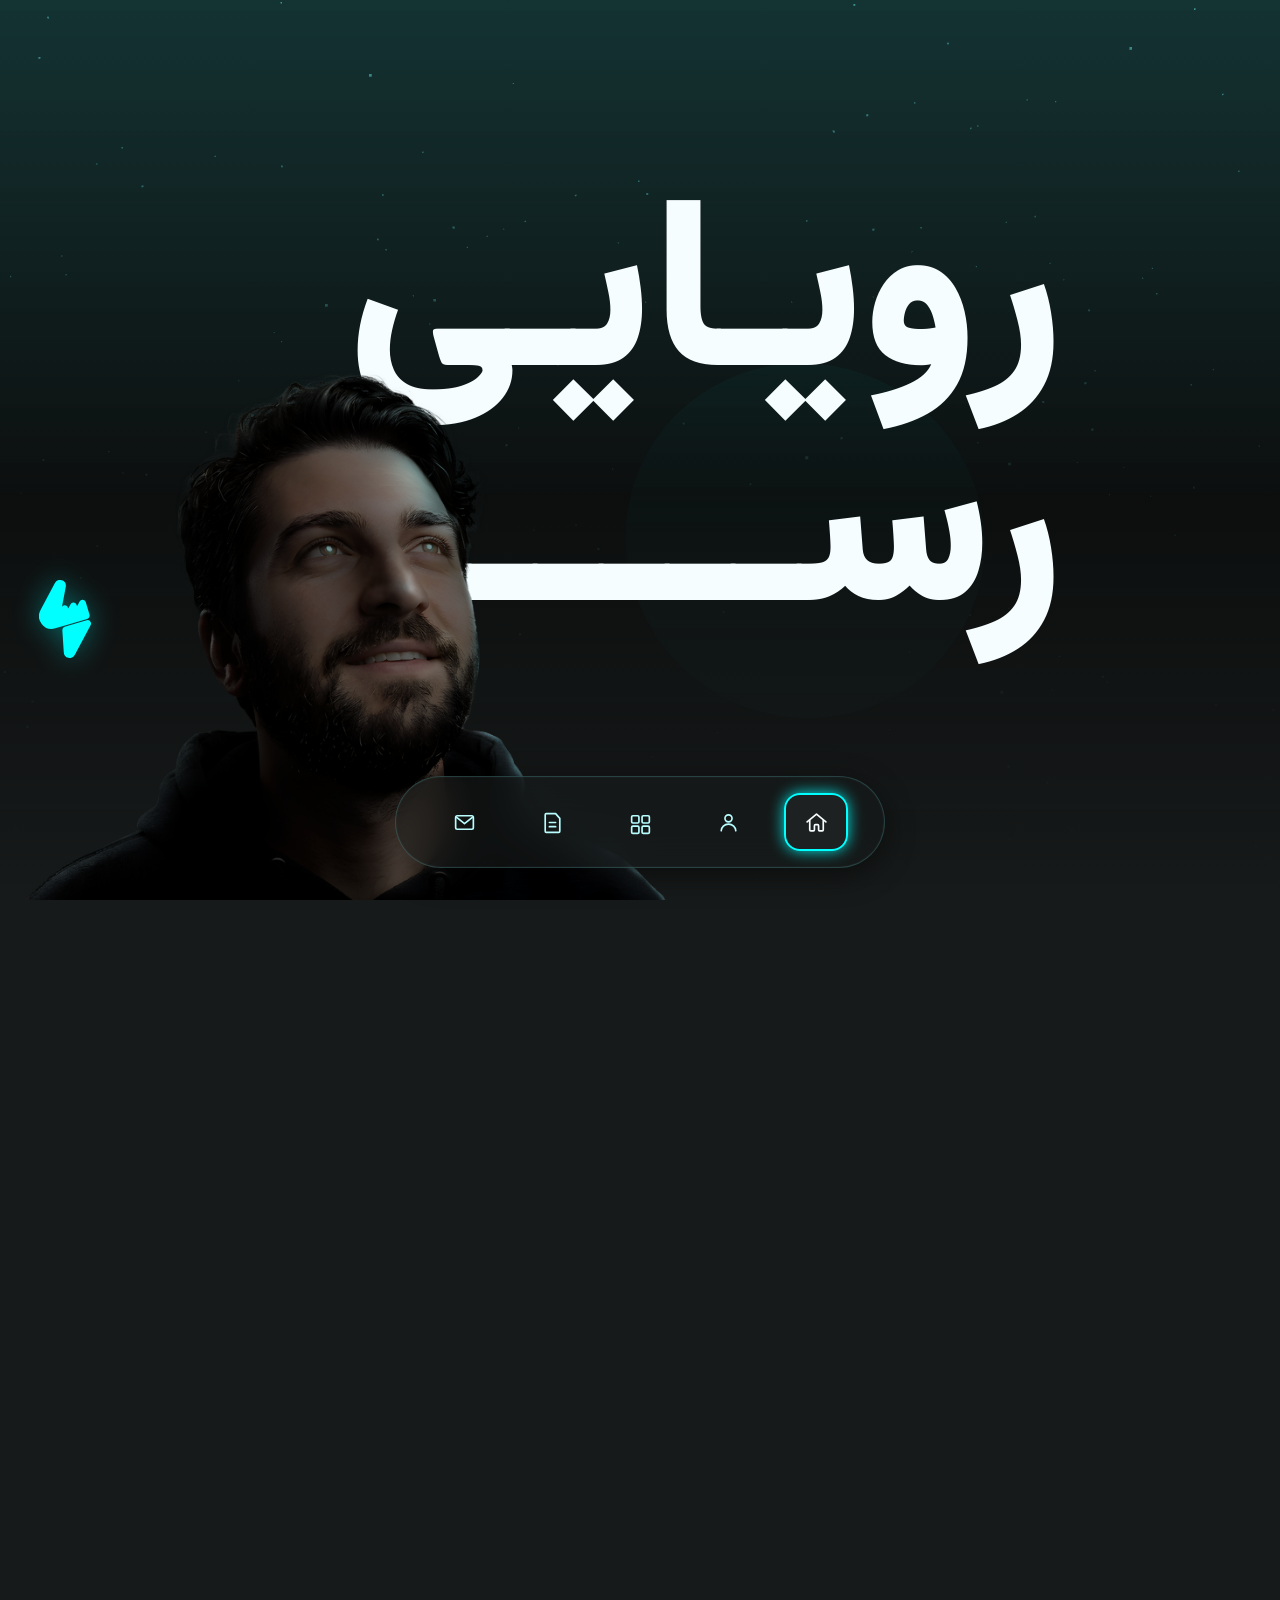
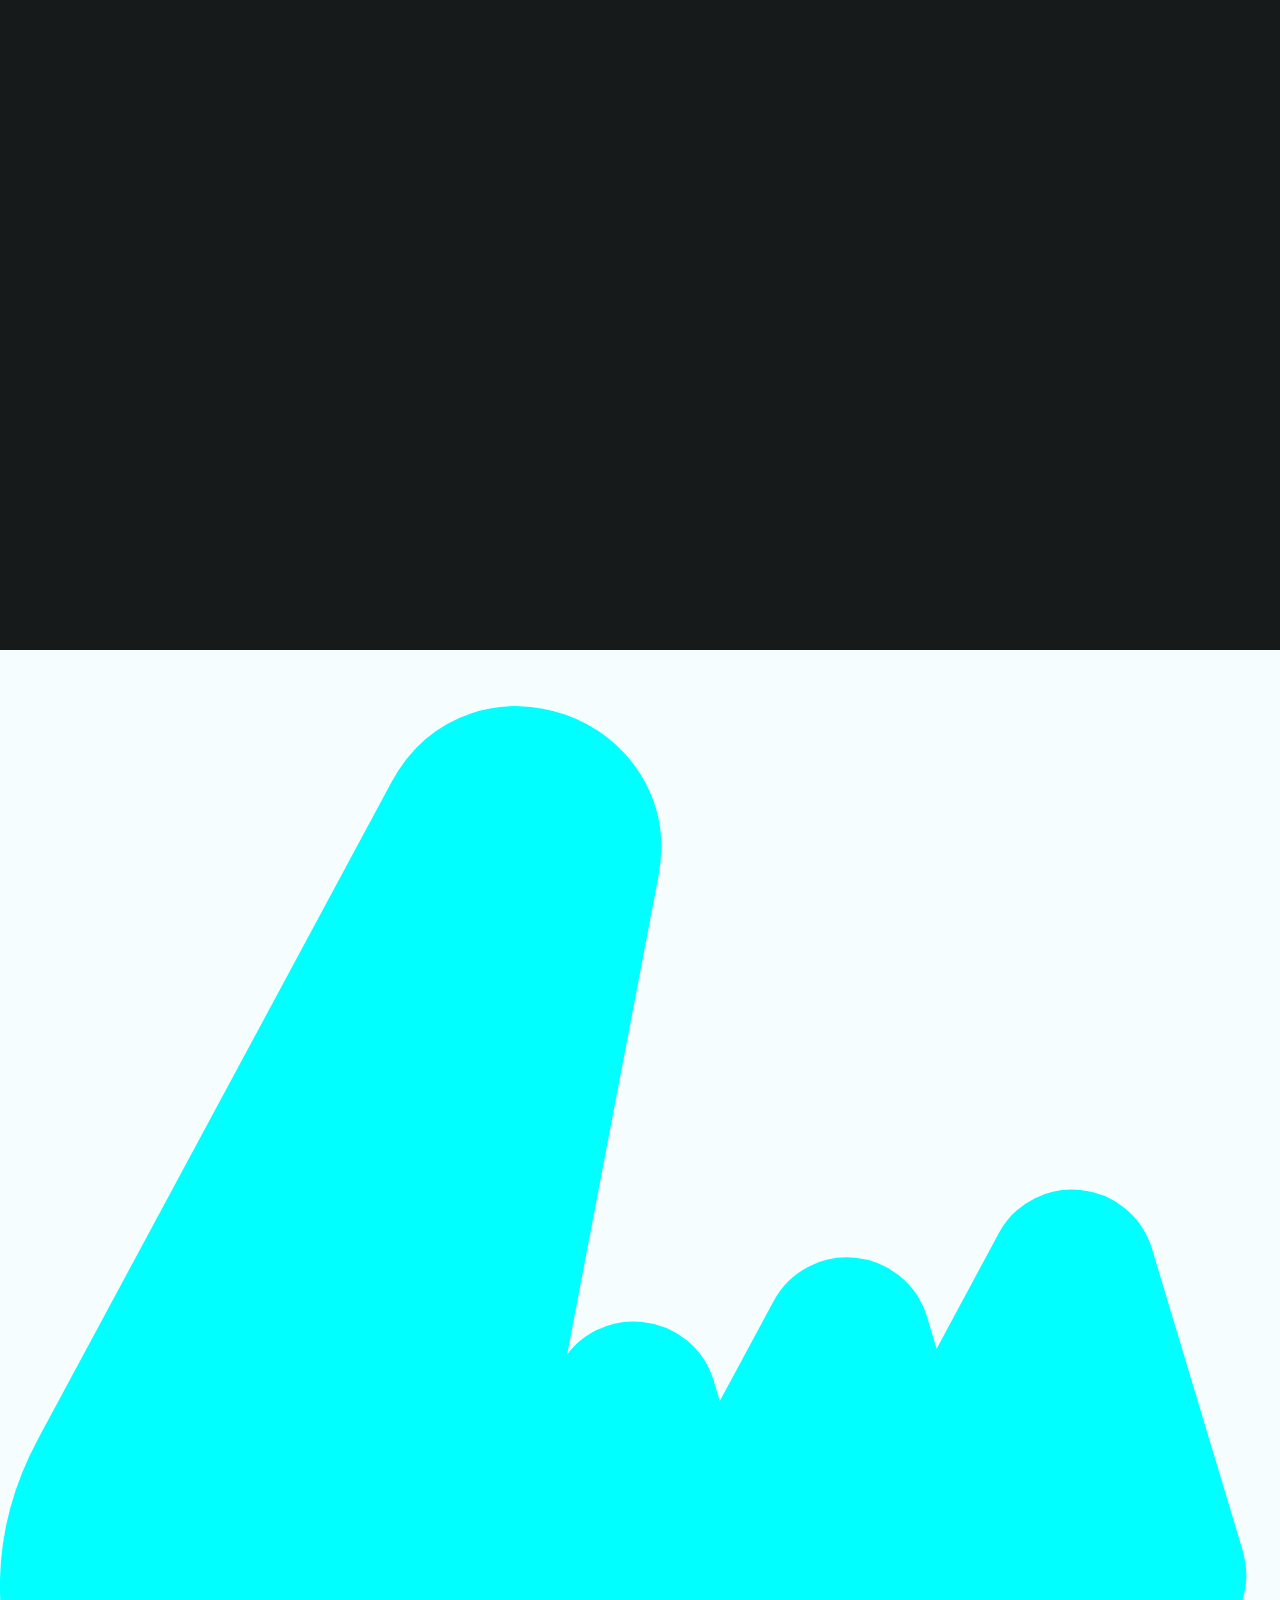
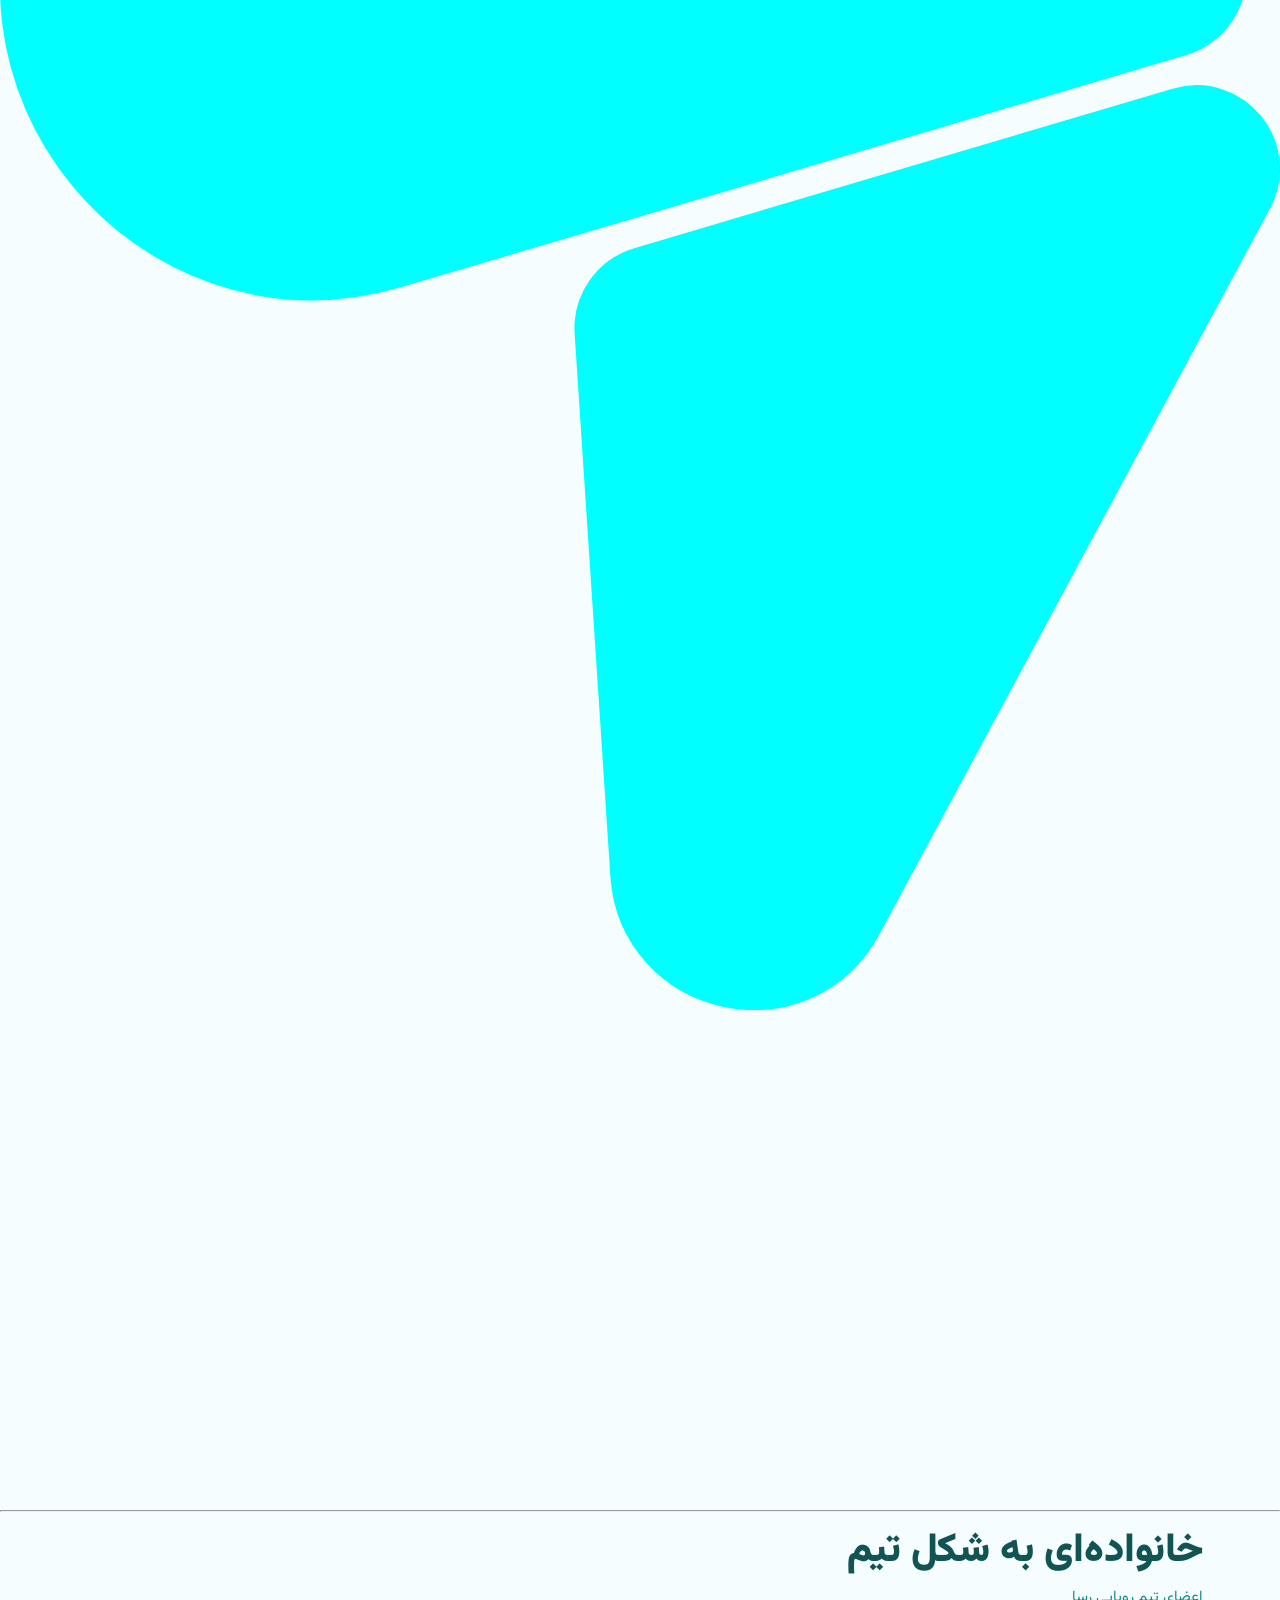
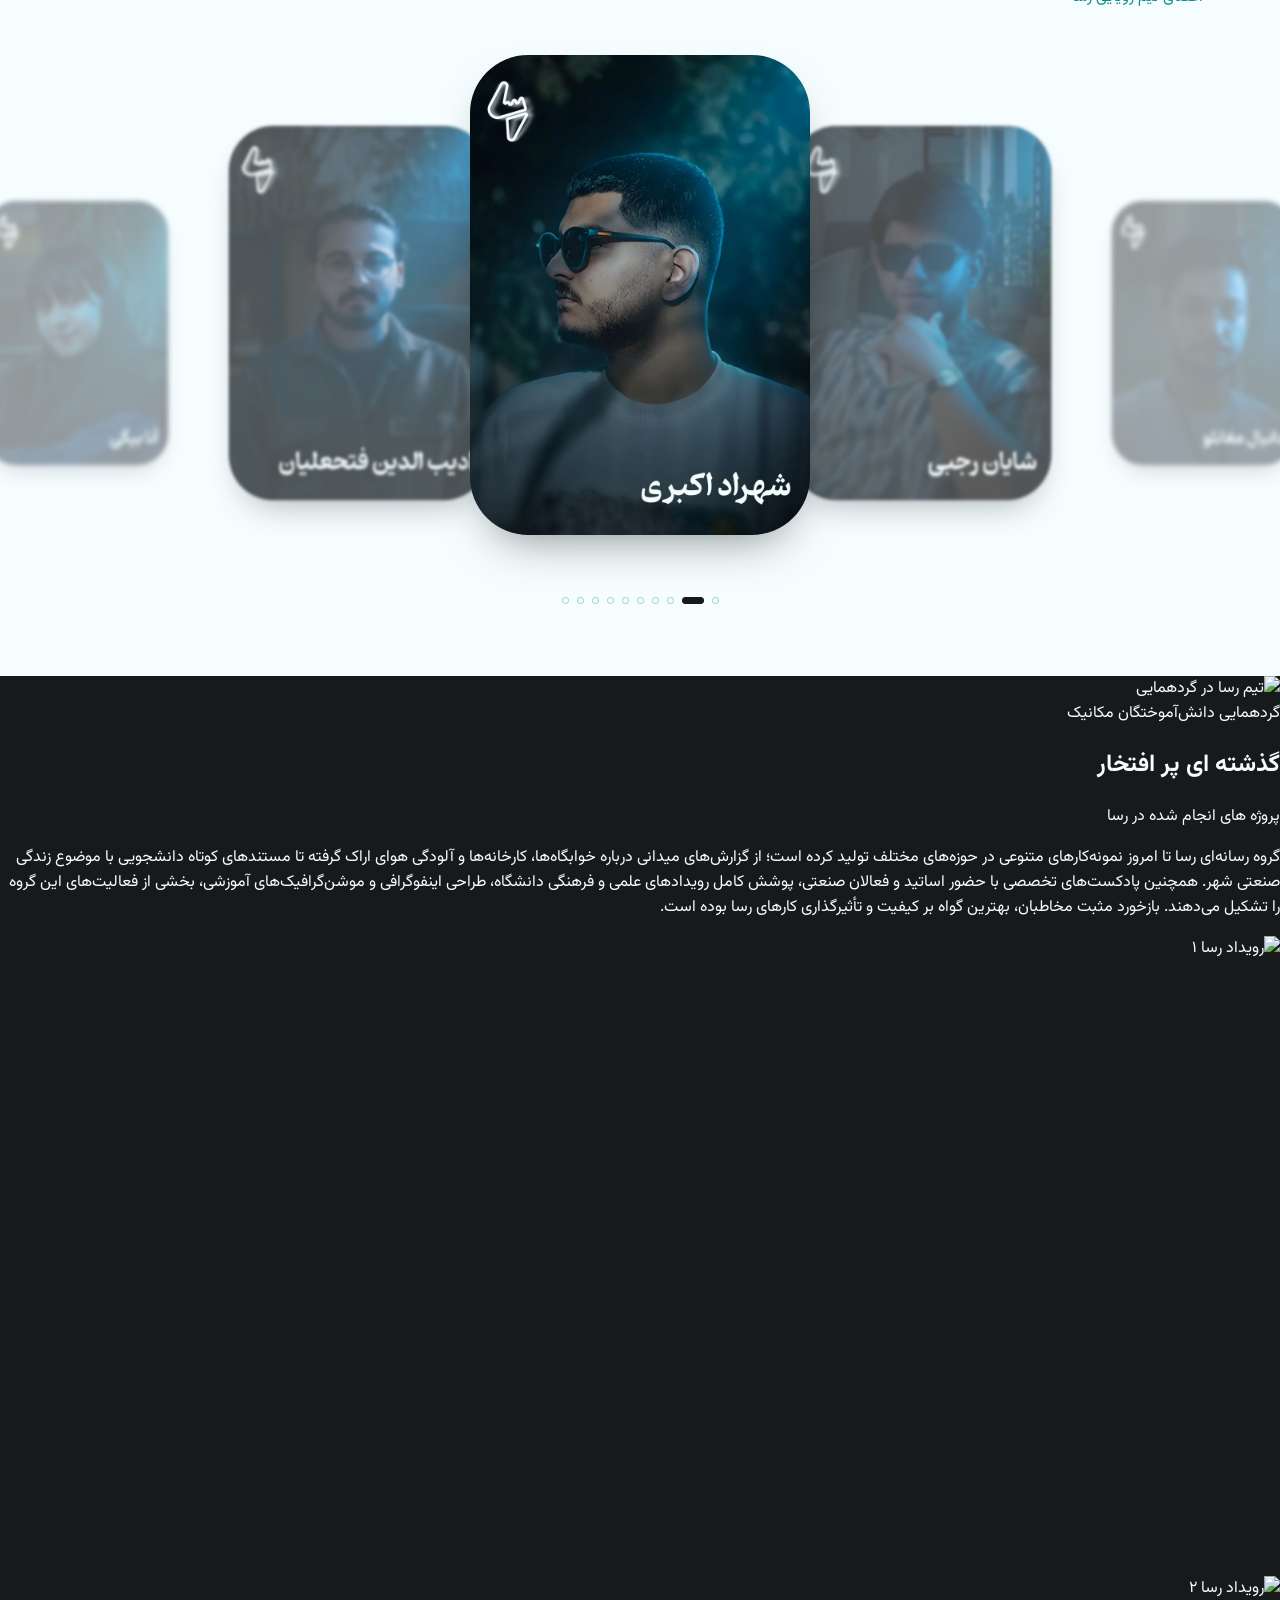
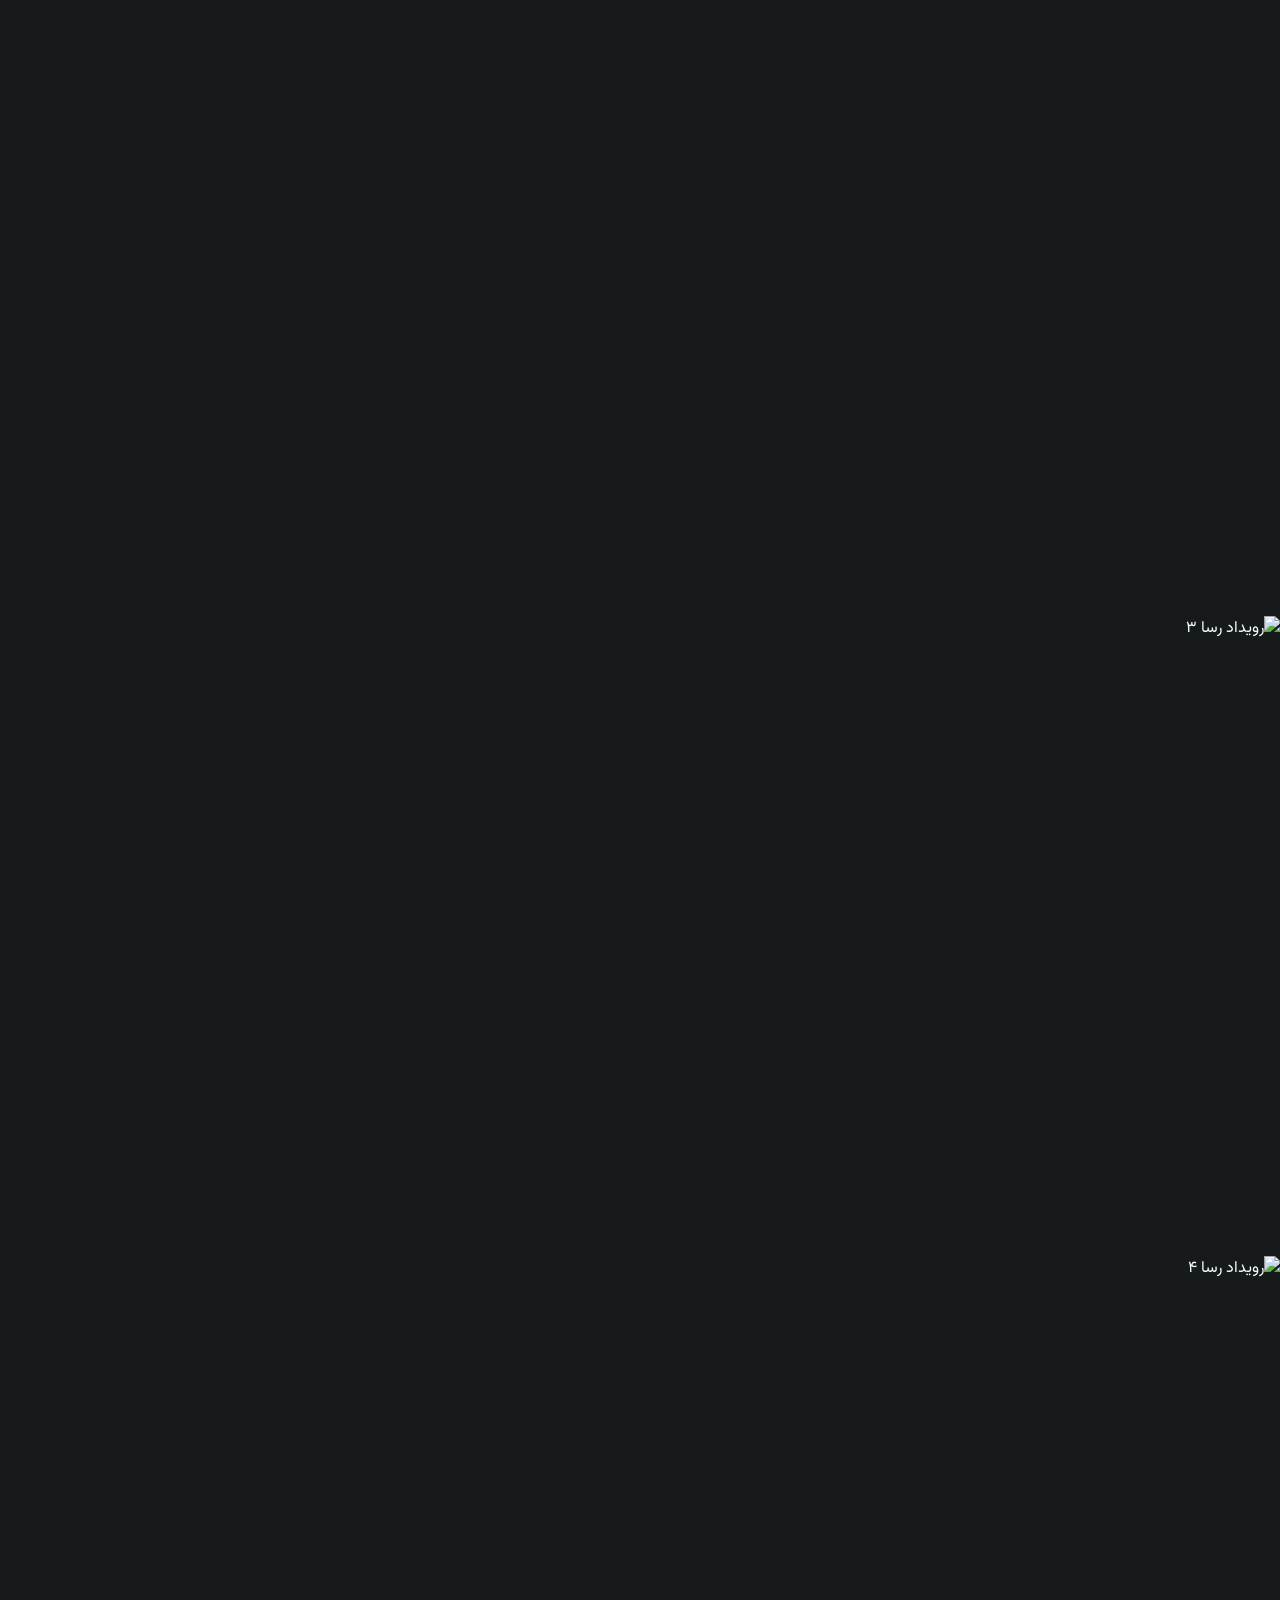
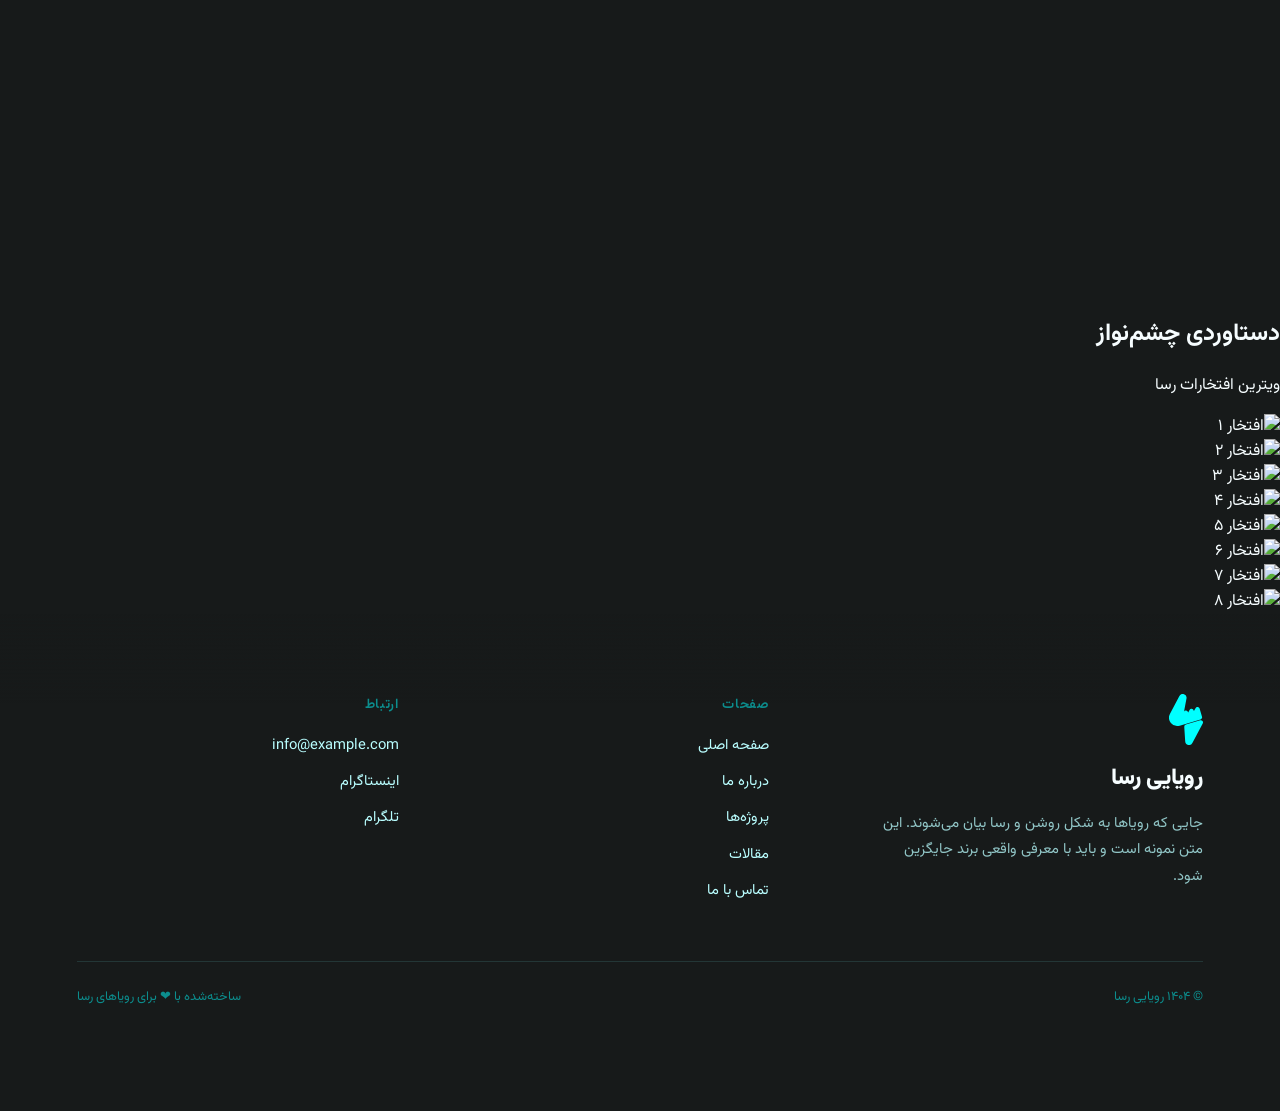
==== commit d8a6ef87: "Add files via upload" ====
--- a/index.html
+++ b/index.html
@@ -8,6 +8,7 @@
 <link rel="icon" href="assets/logo/logo-filled-cyan.svg" type="image/svg+xml">
 <link href="assets/vendor/vazirmatn/Vazirmatn-font-face.css" rel="stylesheet">
 <link rel="stylesheet" href="css/style.css">
+<link rel="stylesheet" href="css/index.css">
 </head>
 <body>
 
@@ -40,6 +41,46 @@
 
 <!-- =================== TEAM 3D CARDS =================== -->
 <section class="team-section" id="team">
+  
+  <!-- بخش داستان شکل‌گیری رسا (منطبق بر تصویر) -->
+  <div class="story-container">
+    <div class="story-header-block">
+      <div class="story-logo-box">
+        <img class="story-img-element" src="assets/logo/logo-filled-cyan.svg" alt="نشان رسا">
+      </div>
+      <div class="story-titles">
+        <h2 class="story-main-title">تولد رسانه ای رسا</h2>
+        <p class="story-sub-title">داستان شکل گیری رسا</p>
+      </div>
+    </div>
+
+    <div class="story-body-content">
+      <h3 class="story-intro-title">ما اینگونه متولد شدیم:</h3>
+      
+      <p class="story-paragraph">
+        اوایل پاییز ۱۴۰۲ بود که چند دانشجوی دانشگاه صنعتی اراک، توی یک اتاق کوچک توی دانشکده جمع شدند. اتاق هیچ امکاناتی نداشت، جز چند تا صندلی شکسته و یک میز قدیمی. اما چیزی که داشتند، انگیزه بود؛ انگیزه‌هایی برای راه‌اندازی یک گروه رسانه‌ای که قرار بود روایتگر زندگی دانشجویی و مسائل شهر صنعتی اراک باشد.
+      </p>
+
+      <p class="story-paragraph">
+        تعدادشون کم بود. چهار پنج نفر از رشته‌های مختلف؛ یکی دوربین دستش بود, یکی کدنویسی و ادیت بلد بود، یکی نوشتن رو بلد بود و یکی هم ارتباطات و فضای مجازی رو دستش بود. اولش اسم گروه رو گذاشتن «رسا»؛ یعنی روشن و بی‌پرده. هدفشون هم این بود که بدون شعارزدگی، مسائل دانشگاه و شهر رو پوشش بدن.
+      </p>
+
+      <p class="story-paragraph">
+        اولین کارشون یه گزارش از وضعیت کارآموزی دانشجویان بود که توی چند کارخانه‌ی اراک لغو شده بود. گزارش رو روی کاغذ چاپ کردن و بین دانشکده‌ها پخش کردن. استقبال خوبی شد. دانشجوها حس کردن که کسی داره صداشون رو به گوش مسئولین میرسونه.
+      </p>
+
+      <p class="story-paragraph">
+        کم‌کم تعداد اعضا بیشتر شد. یه کانال تلگرامی زدند، صفحه اینستاگرام راه انداختند و شروع کردن به تولید محتوای منظم. گزارش از خوابگاه‌ها، مصاحبه با اساتید، پوشش رویدادهای علمی و فرهنگی دانشگاه و حتی چند تا کار میدانی توی شهر. هر هفته یه برنامه ثابت داشتن.
+      </p>
+
+      <p class="story-paragraph">
+        طبیعتاً کار بدون حاشیه نبود. چند بار از طرف بعضی نهادهای سنتی شهر بهشون فشار آمد که چرا مشکلات رو برجسته میکنید. اما گروه با منطق و مستندات جواب داد و هیچ‌وقت وارد حاشیه نشد. همین کارِ حرفه‌ای باعث شد که کم‌کم مورد اعتماد قرار بگیرن.
+      </p>
+    </div>
+  </div>
+
+  <hr class="story-divider">
+
   <div class="team-head">
     <h2 class="team-title">خانواده‌ای به شکل تیم</h2>
     <p class="team-subtitle">اعضای تیم رویایی رسا</p>
@@ -115,6 +156,98 @@
   </div>
 </section>
 
+<!-- =================== SECTION: PAST PROJECTS =================== -->
+<section class="history-section">
+  <div class="history-container">
+    
+    <!-- باکس تصویر و بج روی آن -->
+    <div class="history-media-block">
+      <img src="assets/img/rasa team.webp" alt="تیم رسا در گردهمایی" class="history-main-img">
+      <div class="history-badge">گردهمایی دانش‌آموختگان مکانیک</div>
+      <div class="history-fade-overlay"></div>
+    </div>
+
+    <!-- باکس متون و عناوین -->
+    <div class="history-text-block">
+      <h2 class="history-title">گذشته ای پر افتخار</h2>
+      <p class="history-subtitle">پروژه های انجام شده در رسا</p>
+      
+      <p class="history-desc-p">
+        گروه رسانه‌ای رسا تا امروز نمونه‌کارهای متنوعی در حوزه‌های مختلف تولید کرده است؛ از گزارش‌های میدانی درباره خوابگاه‌ها، کارخانه‌ها و آلودگی هوای اراک گرفته تا مستندهای کوتاه دانشجویی با موضوع زندگی صنعتی شهر. همچنین پادکست‌های تخصصی با حضور اساتید و فعالان صنعتی، پوشش کامل رویدادهای علمی و فرهنگی دانشگاه، طراحی اینفوگرافی و موشن‌گرافیک‌های آموزشی، بخشی از فعالیت‌های این گروه را تشکیل می‌دهند. بازخورد مثبت مخاطبان، بهترین گواه بر کیفیت و تأثیرگذاری کارهای رسا بوده است.
+      </p>
+    </div>
+
+  </div>
+</section>
+
+<!-- =================== SECTION: GALLERY & EVENTS =================== -->
+<section class="projects-section">
+  <div class="projects-container">
+    
+    <!-- کارت اول -->
+    <a href="projects.html" class="project-card-link">
+      <div class="project-card creative-tilt">
+        <div class="project-glow"></div>
+        <div class="project-media" style="aspect-ratio: 1000 / 500;">
+          <img src="assets/img/pr1.webp" alt="رویداد رسا ۱" class="project-img" style="width: 100%; height: 100%; object-fit: contain;">
+        </div>
+      </div>
+    </a>
+
+    <!-- کارت دوم -->
+    <a href="projects.html" class="project-card-link">
+      <div class="project-card creative-tilt">
+        <div class="project-glow"></div>
+        <div class="project-media" style="aspect-ratio: 1000 / 500;">
+          <img src="assets/img/pr2.webp" alt="رویداد رسا ۲" class="project-img" style="width: 100%; height: 100%; object-fit: contain;">
+        </div>
+      </div>
+    </a>
+
+    <!-- کارت سوم -->
+    <a href="projects.html" class="project-card-link">
+      <div class="project-card creative-tilt">
+        <div class="project-glow"></div>
+        <div class="project-media" style="aspect-ratio: 1000 / 500;">
+          <img src="assets/img/pr3.webp" alt="رویداد رسا ۳" class="project-img" style="width: 100%; height: 100%; object-fit: contain;">
+        </div>
+      </div>
+    </a>
+
+    <!-- کارت چهارم -->
+    <a href="projects.html" class="project-card-link">
+      <div class="project-card creative-tilt">
+        <div class="project-glow"></div>
+        <div class="project-media" style="aspect-ratio: 1000 / 500;">
+          <img src="assets/img/pr4.webp" alt="رویداد رسا ۴" class="project-img" style="width: 100%; height: 100%; object-fit: contain;">
+        </div>
+      </div>
+    </a>
+
+  </div>
+</section>
+
+<!-- =================== SECTION: AWARDS & TROPHIES (NEW) =================== -->
+<section class="awards-section">
+  <div class="awards-header">
+    <h2 class="awards-main-title">دستاوردی چشم‌نواز</h2>
+    <p class="awards-sub-title">ویترین افتخارات رسا</p>
+  </div>
+
+  <div class="awards-viewport" id="awardsCarousel">
+    <div class="awards-track" id="awardsTrack">
+      <div class="award-item" data-index="1"><img src="assets/img/cup/1.webp" alt="افتخار ۱"></div>
+      <div class="award-item" data-index="2"><img src="assets/img/cup/2.webp" alt="افتخار ۲"></div>
+      <div class="award-item" data-index="3"><img src="assets/img/cup/3.webp" alt="افتخار ۳"></div>
+      <div class="award-item" data-index="4"><img src="assets/img/cup/4.webp" alt="افتخار ۴"></div>
+      <div class="award-item" data-index="5"><img src="assets/img/cup/5.webp" alt="افتخار ۵"></div>
+      <div class="award-item" data-index="6"><img src="assets/img/cup/6.webp" alt="افتخار ۶"></div>
+      <div class="award-item" data-index="7"><img src="assets/img/cup/7.webp" alt="افتخار ۷"></div>
+      <div class="award-item" data-index="8"><img src="assets/img/cup/8.webp" alt="افتخار ۸"></div>
+    </div>
+  </div>
+</section>
+
 <!-- =================== FIXED NAV PILL =================== -->
 <nav class="nav-pill" aria-label="ناوبری اصلی">
   <a class="nav-item is-active" data-color="#00ffff" href="index.html">
@@ -191,19 +324,16 @@
     <p class="modal-role" id="modalRole"></p>
     
     <div class="modal-socials">
-      <!-- دکمه تلگرام -->
       <a href="" id="modalTg" target="_blank" class="social-btn tg-btn">
         <svg viewBox="0 0 24 24" fill="none" stroke="currentColor" stroke-width="2" stroke-linecap="round" stroke-linejoin="round"><path d="m22 2-7 20-4-9-9-4Z"/><path d="M22 2 11 13"/></svg>
         <span class="username"></span>
       </a>
       
-      <!-- دکمه اینستاگرام -->
       <a href="" id="modalIg" target="_blank" class="social-btn ig-btn">
         <svg viewBox="0 0 24 24" fill="none" stroke="currentColor" stroke-width="2" stroke-linecap="round" stroke-linejoin="round"><rect width="20" height="20" x="2" y="2" rx="5" ry="5"/><path d="M16 11.37A4 4 0 1 1 12.63 8 4 4 0 0 1 16 11.37z"/><line x1="17.5" x2="17.51" y1="6.5" y2="6.5"/></svg>
         <span class="username"></span>
       </a>
       
-      <!-- دکمه وب‌سایت -->
       <a href="" id="modalSite" target="_blank" class="social-btn site-btn">
         <svg viewBox="0 0 24 24" fill="none" stroke="currentColor" stroke-width="2" stroke-linecap="round" stroke-linejoin="round"><circle cx="12" cy="12" r="10"/><path d="M12 2a14.5 14.5 0 0 0 0 20 14.5 14.5 0 0 0 0-20"/><path d="M2 12h20"/></svg>
         <span class="username"></span>
@@ -216,5 +346,6 @@
 <script src="assets/vendor/gsap/gsap.min.js"></script>
 <script src="assets/vendor/gsap/ScrollTrigger.min.js"></script>
 <script src="js/main.js"></script>
+<script src="js/index.js"></script>
 </body>
 </html>
--- a/assets/vendor/vazirmatn/Vazirmatn-font-face.css
+++ b/assets/vendor/vazirmatn/Vazirmatn-font-face.css
@@ -0,0 +1,72 @@
+/* Generated by script */
+@font-face {
+  font-family: Vazirmatn;
+  src: url('fonts/webfonts/Vazirmatn-Thin.woff2') format('woff2');
+  font-weight: 100;
+  font-style: normal;
+  font-display: swap;
+}
+
+@font-face {
+  font-family: Vazirmatn;
+  src: url('fonts/webfonts/Vazirmatn-ExtraLight.woff2') format('woff2');
+  font-weight: 200;
+  font-style: normal;
+  font-display: swap;
+}
+
+@font-face {
+  font-family: Vazirmatn;
+  src: url('fonts/webfonts/Vazirmatn-Light.woff2') format('woff2');
+  font-weight: 300;
+  font-style: normal;
+  font-display: swap;
+}
+
+@font-face {
+  font-family: Vazirmatn;
+  src: url('fonts/webfonts/Vazirmatn-Regular.woff2') format('woff2');
+  font-weight: 400;
+  font-style: normal;
+  font-display: swap;
+}
+
+@font-face {
+  font-family: Vazirmatn;
+  src: url('fonts/webfonts/Vazirmatn-Medium.woff2') format('woff2');
+  font-weight: 500;
+  font-style: normal;
+  font-display: swap;
+}
+
+@font-face {
+  font-family: Vazirmatn;
+  src: url('fonts/webfonts/Vazirmatn-SemiBold.woff2') format('woff2');
+  font-weight: 600;
+  font-style: normal;
+  font-display: swap;
+}
+
+@font-face {
+  font-family: Vazirmatn;
+  src: url('fonts/webfonts/Vazirmatn-Bold.woff2') format('woff2');
+  font-weight: 700;
+  font-style: normal;
+  font-display: swap;
+}
+
+@font-face {
+  font-family: Vazirmatn;
+  src: url('fonts/webfonts/Vazirmatn-ExtraBold.woff2') format('woff2');
+  font-weight: 800;
+  font-style: normal;
+  font-display: swap;
+}
+
+@font-face {
+  font-family: Vazirmatn;
+  src: url('fonts/webfonts/Vazirmatn-Black.woff2') format('woff2');
+  font-weight: 900;
+  font-style: normal;
+  font-display: swap;
+}
--- a/css/style.css
+++ b/css/style.css
@@ -103,7 +103,7 @@
   
   .hero-headline{
     position:absolute;
-    top:6%;
+    top:17%;
     left:0;
     right:0;
     width:fit-content;   
@@ -200,21 +200,21 @@
     position:relative;
     z-index:4; 
     background:var(--c-mist);
-    padding:5.5rem 0 4.5rem;
+    padding:3.5rem 0 4.5rem;  /* کاهش بیشتر padding بالایی */
     overflow:hidden;
   }
   
   .team-head{
     text-align: right;
     padding:0 6vw;
-    margin-bottom:2.8rem;
+    margin-bottom:1rem;  /* کاهش فاصله */
   }
   .team-title{
     font-family:var(--font-display);
     font-weight:900;
     font-size:clamp(1.7rem, 4.6vw, 2.5rem);
     color: #125454;
-    margin:0 0 .5rem;
+    margin:0 0 .2rem;  /* کاهش فاصله زیر عنوان */
   }
   .team-subtitle{
     font-size:.95rem;
@@ -226,7 +226,7 @@
     overflow: visible !important; 
     position:relative;
     width:100%;
-    height:330px; 
+    height:440px;
     margin:0 auto;
     cursor:grab;
     user-select:none;
@@ -246,21 +246,22 @@
   .team-card{
     position:absolute;
     flex:0 0 auto;
-    width:190px;
-    height:270px;
+    width:260px;
+    height:360px;
     border-radius:42px;
     overflow:hidden;
     box-shadow:0 22px 46px -20px rgba(9,20,20,.5);
-    will-change:transform, opacity;
+    will-change:transform, opacity, filter;
+    transition: filter 0.7s cubic-bezier(0.2, 1, 0.25, 1);
   }
   
   @media (min-width:560px){
-    .team-viewport { height: 380px; }
-    .team-card{ width:230px; height:330px; border-radius:50px; }
-  }
-  @media (min-width:900px){
-    .team-viewport { height: 440px; }
-    .team-card{ width:260px; height:380px; border-radius:58px; }
+    .team-viewport { height: 480px; }
+    .team-card{ width:300px; height:420px; border-radius:50px; }
+  }
+  @media (min-width:900px){
+    .team-viewport { height: 540px; }
+    .team-card{ width:340px; height:480px; border-radius:58px; }
   }
   
   .team-dots{
@@ -268,7 +269,7 @@
     align-items:center;
     justify-content:center;
     gap:8px;
-    margin-top:2.5rem;
+    margin-top:2rem;
   }
   .team-dot{
     width:7px;
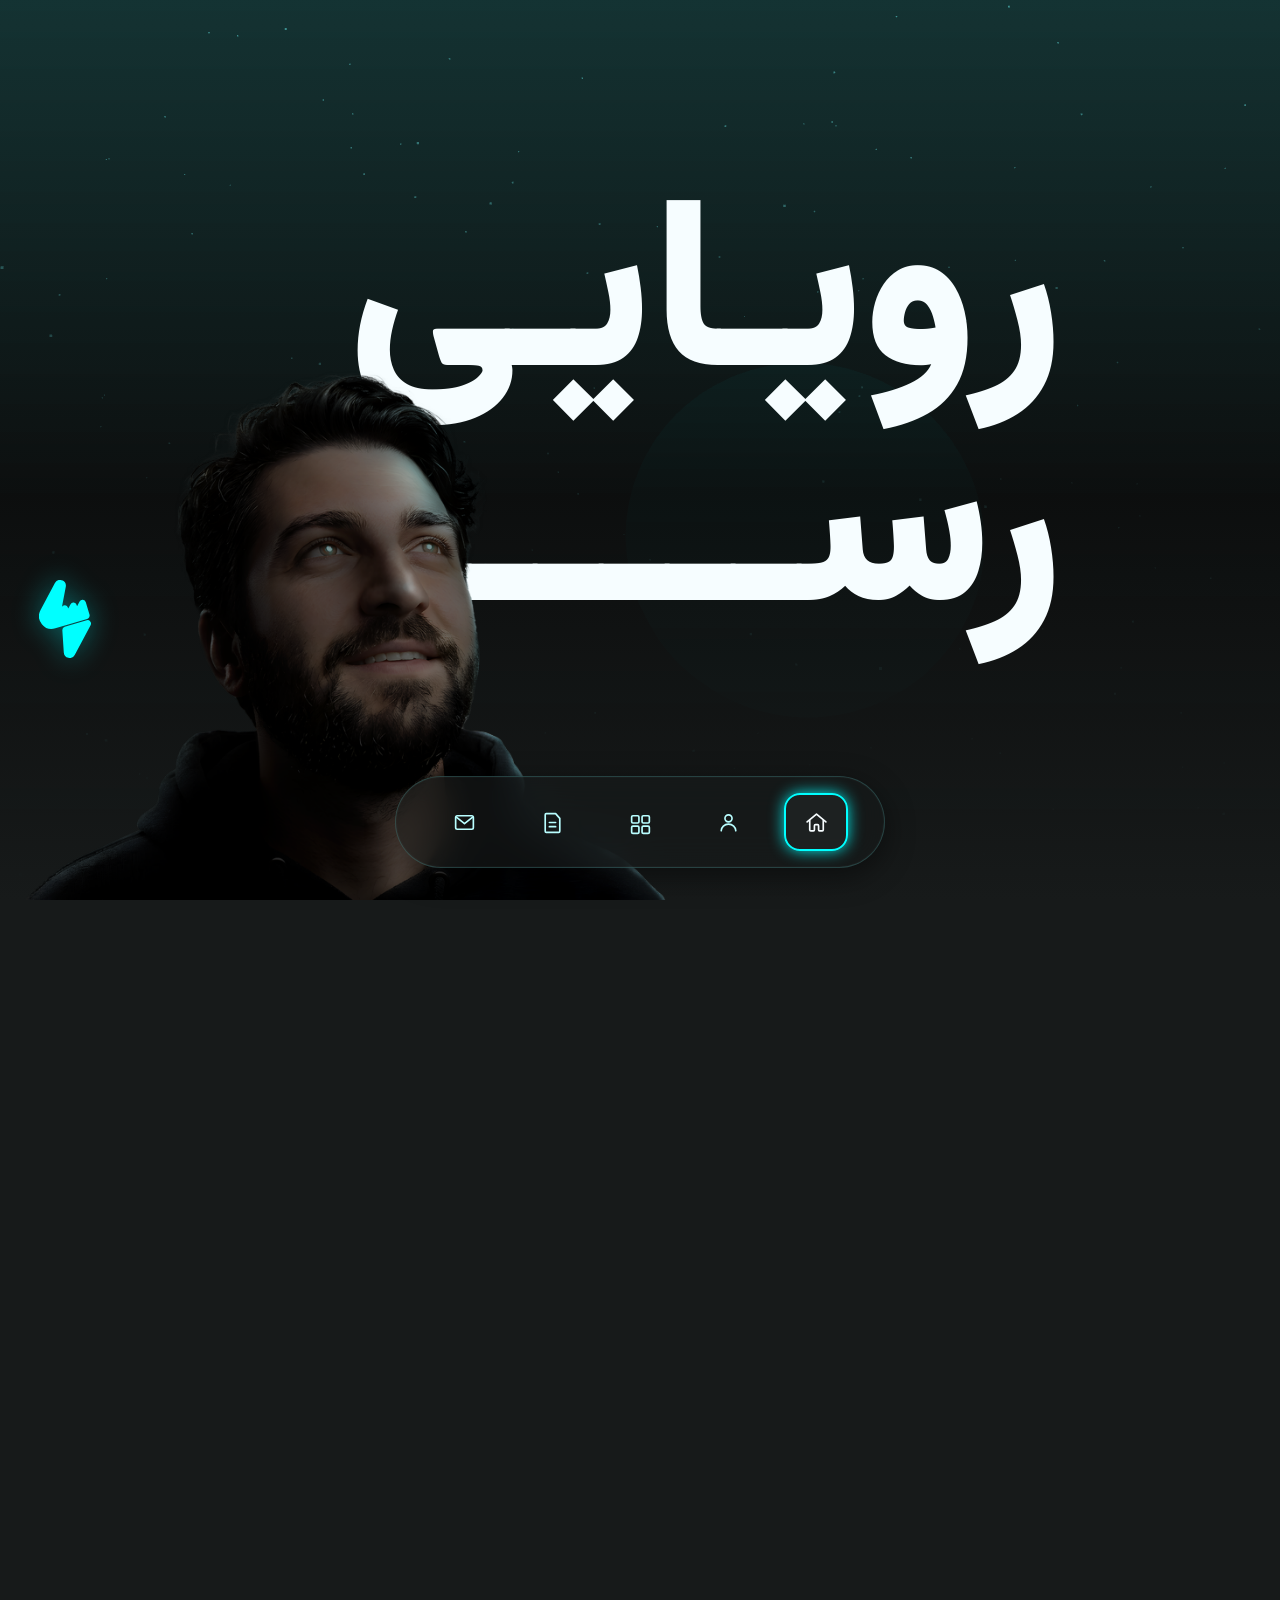
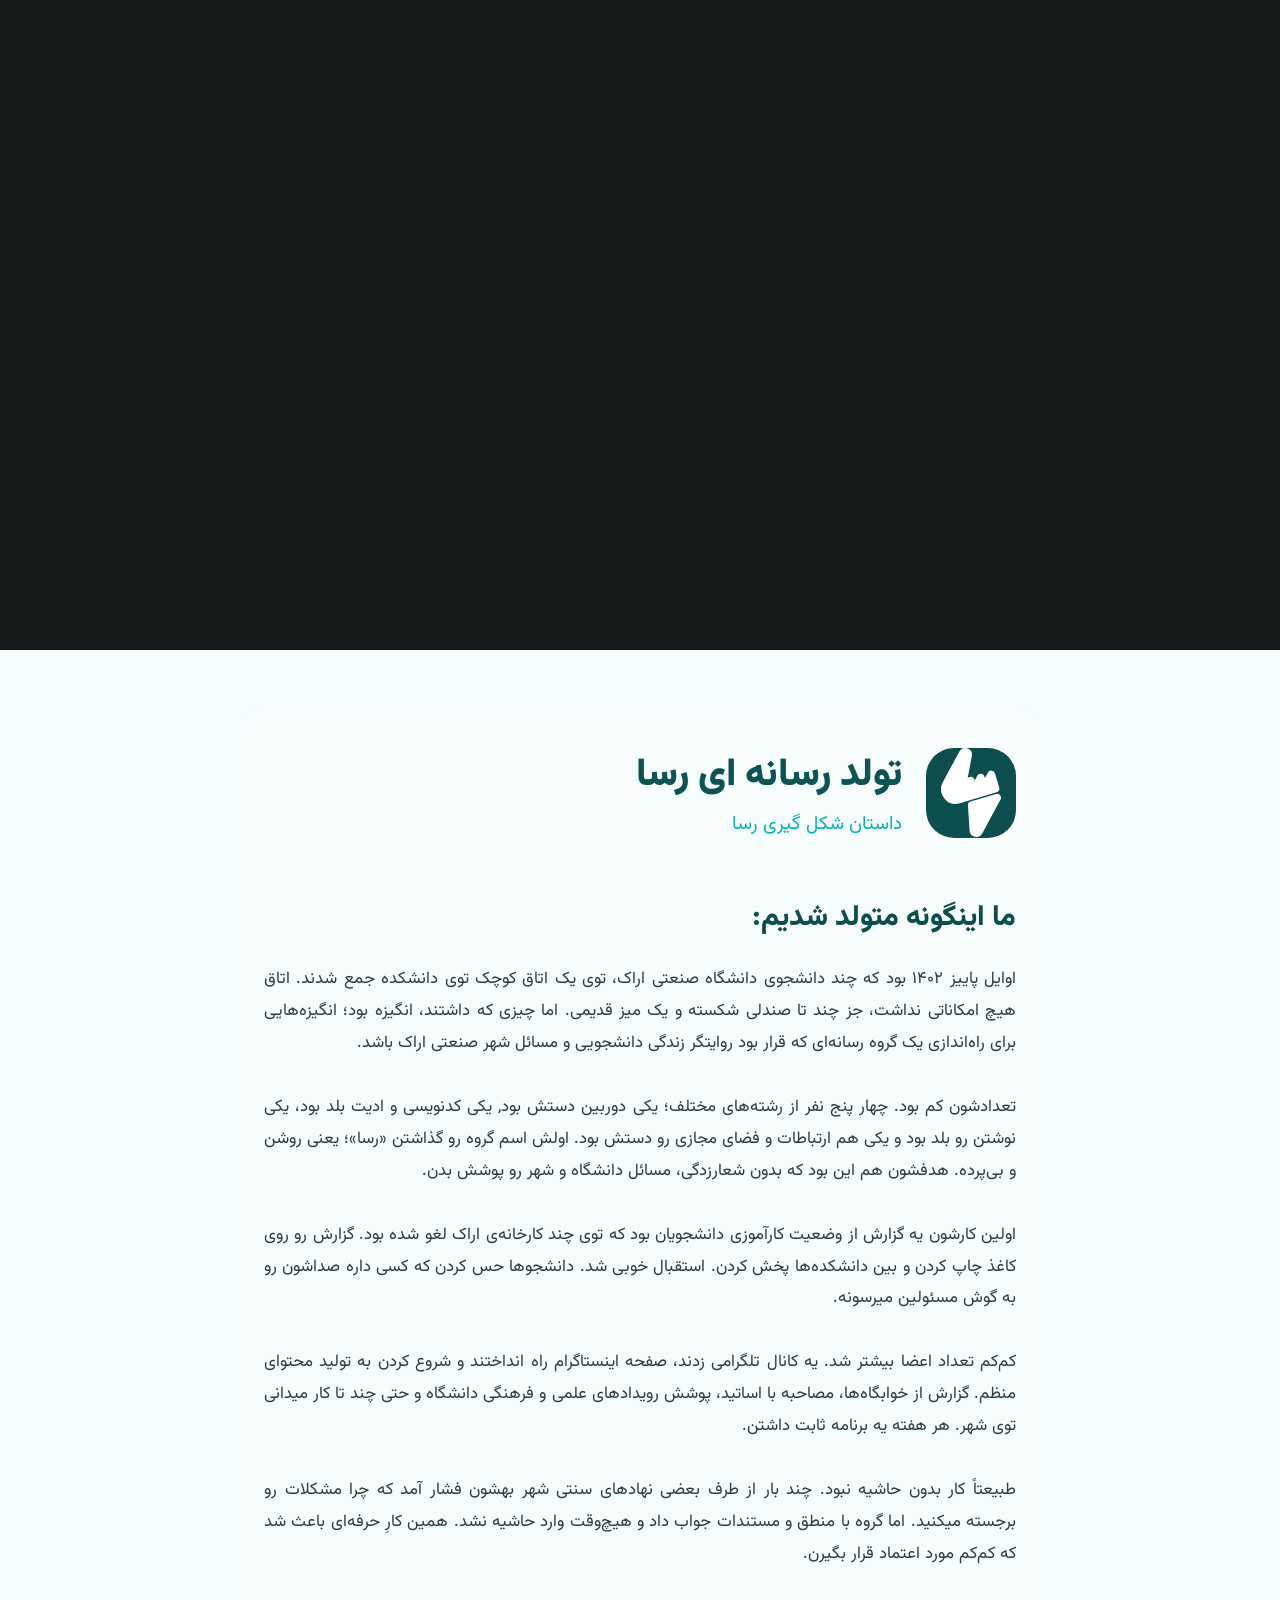
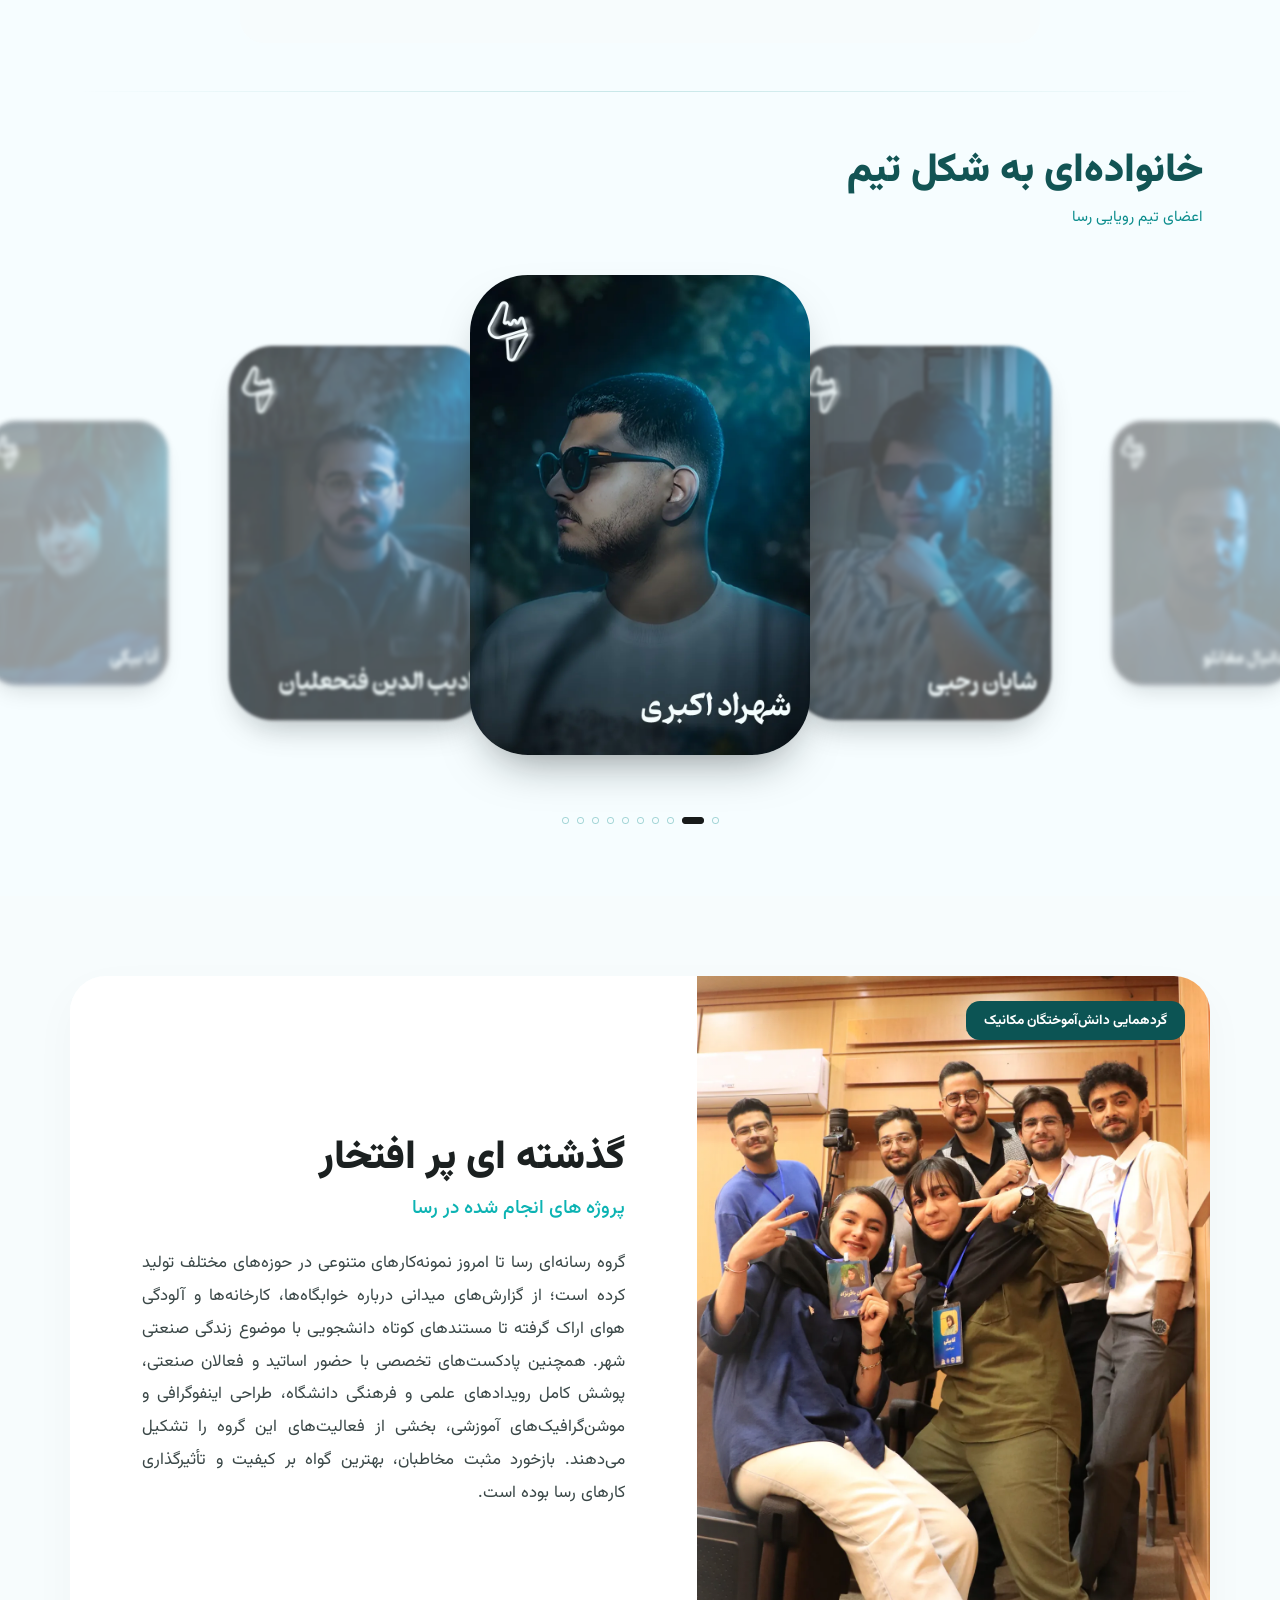
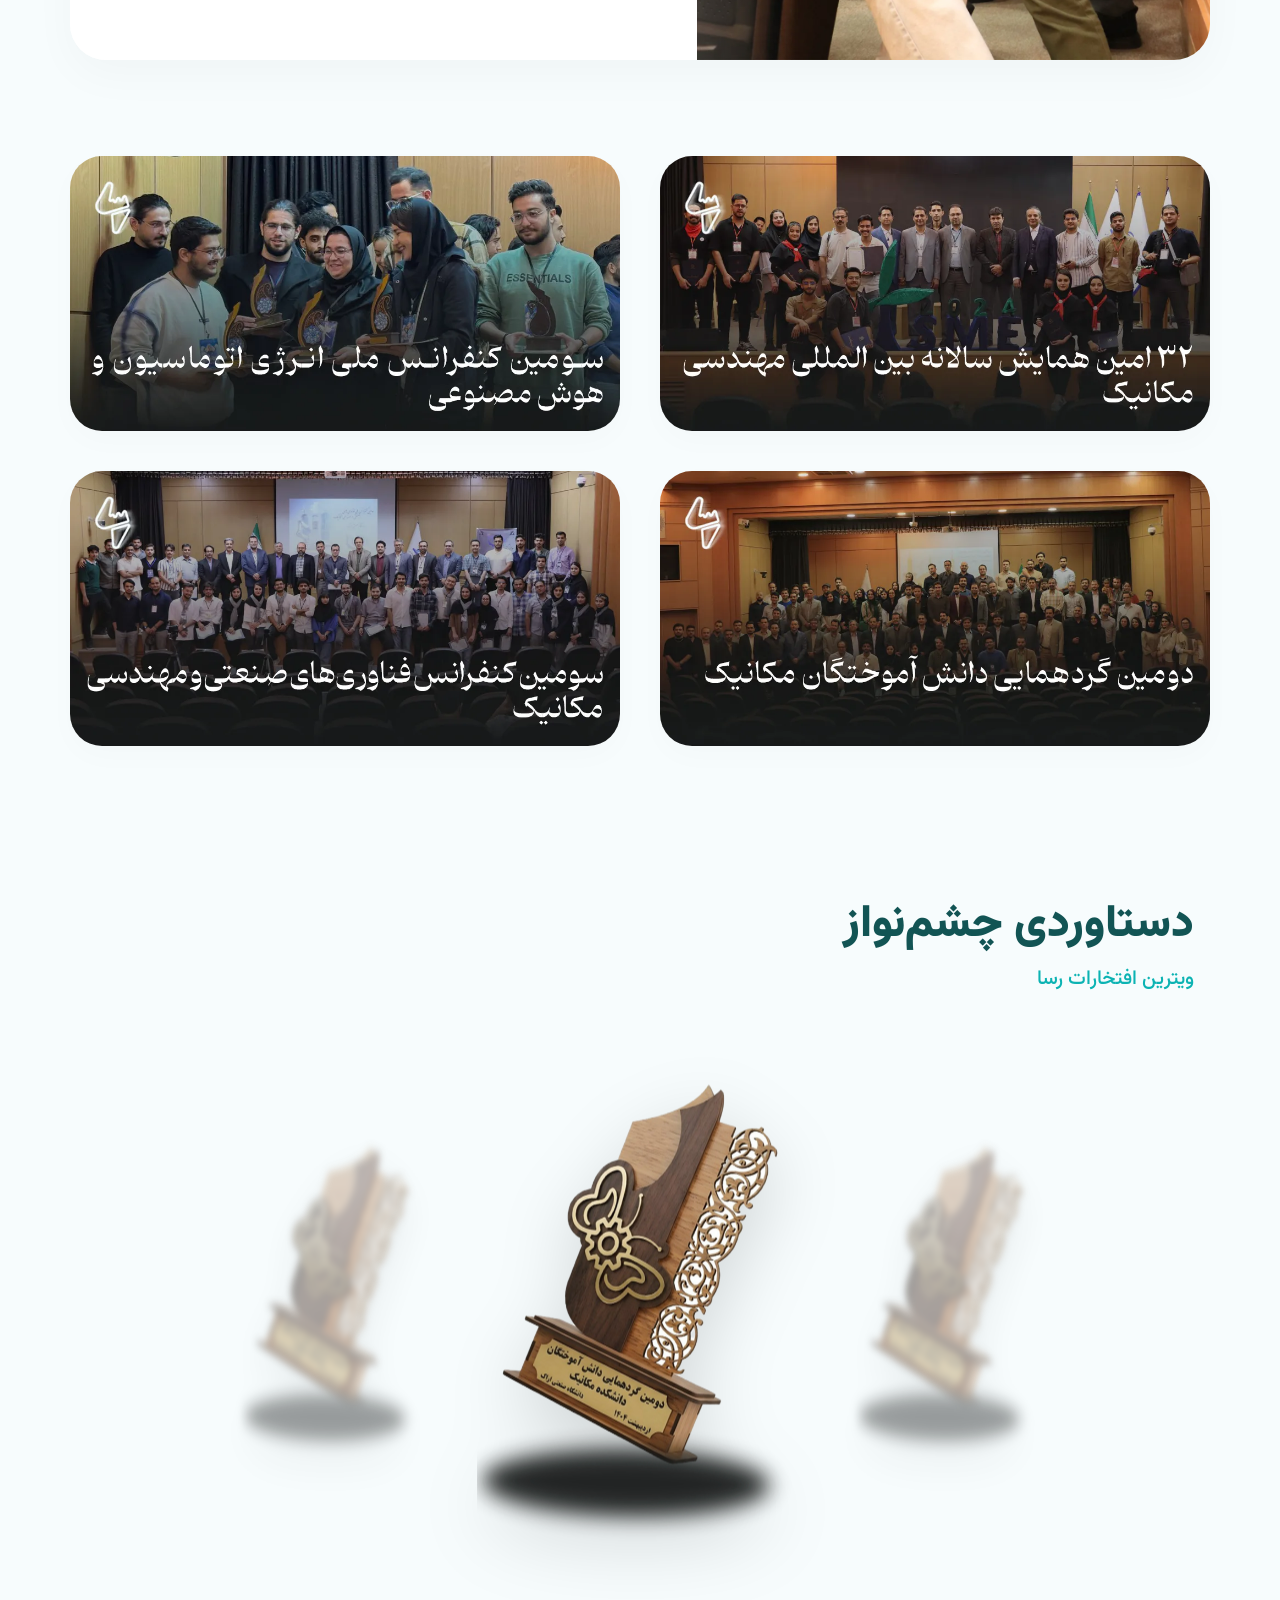
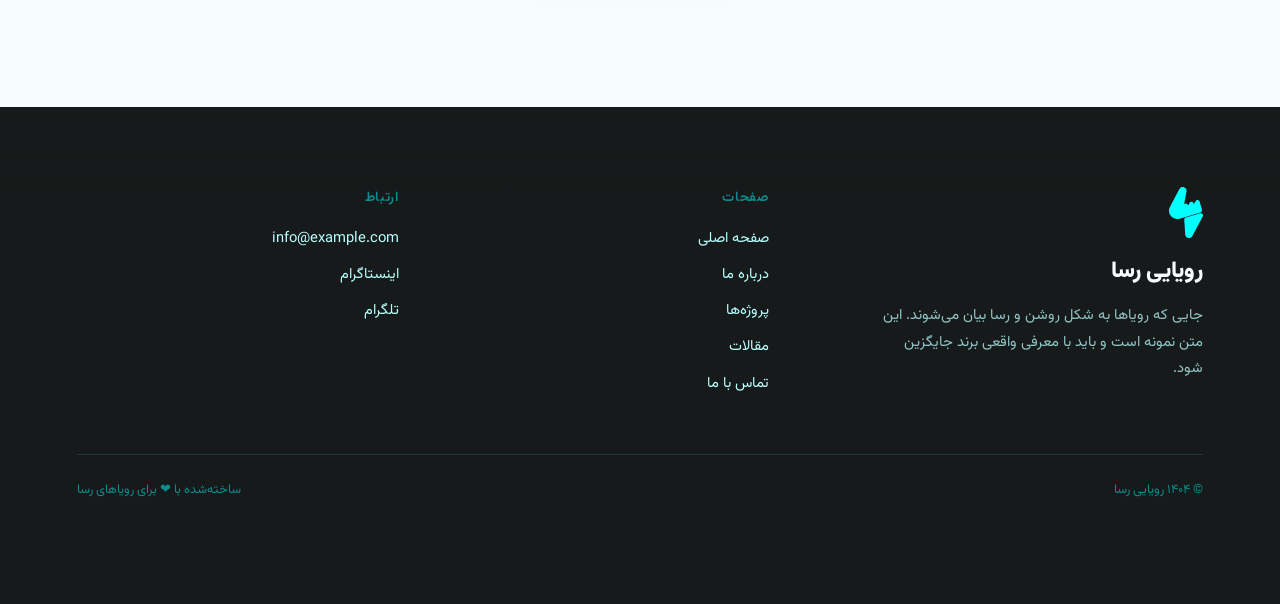
==== commit fb8a8fc6: "Update index.html" ====
--- a/index.html
+++ b/index.html
@@ -242,8 +242,6 @@
       <div class="award-item" data-index="4"><img src="assets/img/cup/4.webp" alt="افتخار ۴"></div>
       <div class="award-item" data-index="5"><img src="assets/img/cup/5.webp" alt="افتخار ۵"></div>
       <div class="award-item" data-index="6"><img src="assets/img/cup/6.webp" alt="افتخار ۶"></div>
-      <div class="award-item" data-index="7"><img src="assets/img/cup/7.webp" alt="افتخار ۷"></div>
-      <div class="award-item" data-index="8"><img src="assets/img/cup/8.webp" alt="افتخار ۸"></div>
     </div>
   </div>
 </section>
@@ -348,4 +346,4 @@
 <script src="js/main.js"></script>
 <script src="js/index.js"></script>
 </body>
-</html>+</html>
--- a/css/style.css
+++ b/css/style.css
@@ -1,578 +1,208 @@
 /* =========================================================
-   رویایی رسا — Design tokens
-   ========================================================= */
-   :root{
-    --c-ink:      #171a1a;   
-    --c-deep:     #125454;   
-    --c-teal:     #0c8d8d;   
-    --c-cyan:     #00ffff;   
-    --c-cyan-2:   #7bfeff;   
-    --c-cyan-3:   #b9feff;   
-    --c-mist:     #f6fdff;   
-  
-    --bg-0: #0b0d0d;
-    --bg-1: var(--c-ink);
-  
-    --font-display: "Mahoor", "Vazirmatn", "Segoe UI", sans-serif;
-    --font-body: "Vazirmatn", "Segoe UI", sans-serif;
-  
-    --ease-signature: cubic-bezier(.16,.84,.28,1);
-  }
-  
-  *{ box-sizing:border-box; }
-  html,body{ margin:0; padding:0; }
-  
-  body{
-    background:var(--bg-1);
-    color:var(--c-mist);
-    font-family:var(--font-body);
-    direction:rtl;
-    overflow-x:hidden;
-    -webkit-font-smoothing:antialiased;
-  }
-  
-  a{ color:inherit; text-decoration:none; }
-  img{ max-width:100%; display:block; }
-  
-  ::selection{ background:var(--c-teal); color:var(--c-ink); }
-  
-  @media (prefers-reduced-motion: reduce){
-    *{ animation-duration:.001ms !important; transition-duration:.001ms !important; scroll-behavior:auto !important; }
-  }
-  
-  /* =========================================================
-     Ambient WebGL backdrop (Three.js canvas)
-     ========================================================= */
-  #bg-canvas{
-    position:fixed;
-    inset:0;
-    width:100%;
-    height:100%;
-    z-index:0;
-    pointer-events:none;
-  }
-  
-  /* =========================================================
-     Hero
-     ========================================================= */
-  .hero{
-    position:relative;
-    height:100vh;
-    min-height:560px;
-    overflow:hidden;
-    isolation:isolate;
-    background: linear-gradient(
-      180deg, 
-      rgba(12, 141, 141, 0.22) 0%,   
-      rgba(11, 13, 13, 0.85) 55%,     
-      var(--bg-1) 100%                
-    );
-  }
-  
-  .hero-stage{
-    position:absolute;
-    inset:0;
-    z-index:3;
-    will-change:transform;
-  }
-  
-  .hero-figure{
-    position:absolute;
-    bottom:0;
-    left:50%;
-    transform:translateX(-50%);
-    width:min(760px, 100vw);
-    will-change:transform;
-  }
-  .hero-figure .figure-mobile,
-  .hero-figure .figure-desktop{ width:100%; }
-  .hero-figure .figure-desktop{ display:none; }
-  
-  @media (min-width:900px){
-    .hero-figure{ width:min(50vw, 860px); left:2%; transform:none; }
-    .hero-figure .figure-mobile{ display:none; }
-    .hero-figure .figure-desktop{ display:block; }
-  }
-  
-  .hero-pin-text{
-    position:absolute;
-    inset:0;
-    height:100vh;
-    z-index:2;
-  }
-  
-  .hero-headline{
-    position:absolute;
-    top:17%;
-    left:0;
-    right:0;
-    width:fit-content;   
-    margin:0 auto;        
-    z-index:1; 
-    font-family:var(--font-display);
-    font-weight:900;
-    color:var(--c-mist);
-    text-align:center;
-    font-size:clamp(6rem, 30vw, 12rem);
-    line-height:1.02;
-    transform-origin:top center;
-    will-change:transform;
-  }
-  
-    .headline-desktop{ display:none; }
-  
-  @media (min-width:900px){
-    .headline-mobile{ display:none; }
-    .headline-desktop{ display:block; }
-  }
-  
-  @media (min-width:900px){
-    .hero-headline{
-      top:21%;
-      right:17%;
-      left:-0%;
-      width:auto;
-      margin:0;
-      text-align:right;
-      font-size:clamp(15rem, 13vw, 12rem);
-      line-height:.98;
-      transform-origin:top right;
-    }
-  }
-  
-  .hero-logo{
-    position:absolute;
-    z-index:4;
-    width:38px;
-    bottom:8%;
-    left:50%;
-    transform:translateX(-50%);
-    filter:drop-shadow(0 0 14px rgba(0,255,255,.35));
-  }
-  @media (min-width:900px){
-    .hero-logo{
-      width:52px;
-      bottom:auto;
-      top:44%;
-      left:2%;
-      transform:none;
-    }
-  }
-  
-  .hero-reveal{
-    position:absolute;
-    top:74%;
-    left:8%;
-    right:8%;
-    z-index:5; 
-    text-align:center;
-    opacity:0;
-  }
-  .hero-reveal p{
-    font-size:clamp(.92rem, 2.2vw, 1.05rem);
-    line-height:1.8;
-    color:var(--c-cyan-3);
-    margin:0 0 .9rem;
-  }
-  .hero-reveal .reveal-note{
-    display:inline-block;
-    font-size:.75rem;
-    color:var(--c-teal);
-    border:1px dashed var(--c-teal);
-    border-radius:999px;
-    padding:.3rem .8rem;
-  }
-  
-  @media (min-width:900px){
-    .hero-reveal{
-      top:62%;
-      left:auto;
-      right:55%;
-      width:320px;
-      text-align:right;
-    }
-  }
-  
-  /* =========================================================
-     Team — 3D Position-based Virtual Carousel
-     ========================================================= */
-  .team-section{
-    position:relative;
-    z-index:4; 
-    background:var(--c-mist);
-    padding:3.5rem 0 4.5rem;  /* کاهش بیشتر padding بالایی */
-    overflow:hidden;
-  }
-  
-  .team-head{
-    text-align: right;
-    padding:0 6vw;
-    margin-bottom:1rem;  /* کاهش فاصله */
-  }
-  .team-title{
-    font-family:var(--font-display);
-    font-weight:900;
-    font-size:clamp(1.7rem, 4.6vw, 2.5rem);
-    color: #125454;
-    margin:0 0 .2rem;  /* کاهش فاصله زیر عنوان */
-  }
-  .team-subtitle{
-    font-size:.95rem;
-    color: #0c8d8d;
-    margin:0;
-  }
-  
-  .team-viewport{
-    overflow: visible !important; 
-    position:relative;
-    width:100%;
-    height:440px;
-    margin:0 auto;
-    cursor:grab;
-    user-select:none;
-    touch-action:pan-y; 
-    perspective: 1200px;
-  }
-  .team-viewport.is-dragging{ cursor:grabbing; }
-  
-  .team-track{
-    display:block !important; 
-    position:relative;
-    width:100%;
-    height:100%;
-    padding-block:0 !important;
-  }
-  
-  .team-card{
-    position:absolute;
-    flex:0 0 auto;
-    width:260px;
-    height:360px;
-    border-radius:42px;
-    overflow:hidden;
-    box-shadow:0 22px 46px -20px rgba(9,20,20,.5);
-    will-change:transform, opacity, filter;
-    transition: filter 0.7s cubic-bezier(0.2, 1, 0.25, 1);
-  }
-  
-  @media (min-width:560px){
-    .team-viewport { height: 480px; }
-    .team-card{ width:300px; height:420px; border-radius:50px; }
-  }
-  @media (min-width:900px){
-    .team-viewport { height: 540px; }
-    .team-card{ width:340px; height:480px; border-radius:58px; }
-  }
-  
-  .team-dots{
-    display:flex;
-    align-items:center;
-    justify-content:center;
-    gap:8px;
-    margin-top:2rem;
-  }
-  .team-dot{
-    width:7px;
-    height:7px;
-    padding:0;
-    border-radius:3px;
-    background:transparent;
-    border:1.4px solid rgba(12,141,141,.35);
-    cursor:pointer;
-    transition:all .35s var(--ease-signature);
-  }
-  .team-dot:hover{ border-color:var(--c-teal); }
-  .team-dot.is-active{
-    width:22px;
-    background:var(--c-ink);
-    border-color:var(--c-ink);
-  }
-  
-  /* =========================================================
-     Fixed bottom nav pill (نسخه نهایی مستطیلی با ابعاد عریض لپ‌تاپ)
-     ========================================================= */
-  .nav-pill{
-    position:fixed;
-    bottom:22px;
-    left:50%;
-    transform:translateX(-50%) translateY(24px);
-    z-index:40;
-    display:flex;
-    align-items:center;
-    gap:8px; 
-    padding:8px;
-    border-radius:999px; 
-    background:rgba(23,26,26,.62);
-    border:1px solid rgba(123,254,255,.18);
-    box-shadow:0 8px 30px rgba(0,0,0,.45), inset 0 0 0 1px rgba(255,255,255,.02);
-    backdrop-filter:blur(18px) saturate(140%);
-    -webkit-backdrop-filter:blur(18px) saturate(140%);
-    opacity:0;
-    pointer-events:none;
-    transition:opacity .5s var(--ease-signature), transform .5s var(--ease-signature);
-  }
-  .nav-pill.is-visible{
-    opacity:1;
-    transform:translateX(-50%) translateY(0);
-    pointer-events:auto;
-  }
-  
-  .nav-item{
-    position:relative;
-    width:44px; 
-    height:44px; 
-    display:flex;
-    align-items:center;
-    justify-content:center;
-    border-radius:12px; 
-    color:var(--c-cyan-3);
-    transition:color .3s ease;
-  }
-  .nav-item svg{ width:20px; height:20px; }
-  
-  .nav-item .nav-ring{
-    position:absolute;
-    inset:0;
-    border-radius:12px; 
-    border:1.5px solid transparent;
-    transition:border-color .35s ease, box-shadow .35s ease;
-  }
-  .nav-item .nav-label{
-    position:absolute;
-    bottom:120%;
-    left:50%;
-    transform:translateX(-50%) translateY(4px);
-    font-size:.7rem;
-    white-space:nowrap;
-    background:var(--c-ink);
-    border:1px solid rgba(123,254,255,.2);
-    padding:3px 9px;
-    border-radius:999px;
-    opacity:0;
-    pointer-events:none;
-    transition:opacity .2s ease, transform .2s ease;
-  }
-  .nav-item:hover .nav-label{ opacity:1; transform:translateX(-50%) translateY(-2px); }
-  .nav-item:hover{ color:var(--c-mist); }
-  
-  .nav-item.is-active{ color:var(--c-mist); }
-  
-  .nav-item.is-active .nav-ring{
-    border-color:var(--nav-color, var(--c-cyan));
-    box-shadow:0 0 16px -1px var(--nav-color, var(--c-cyan)); 
-    background: rgba(255, 255, 255, 0.04); 
-  }
-  
-  @media (min-width:900px){
-    .nav-pill{
-      gap:24px; 
-      padding:16px 36px; 
-      bottom:32px;
-    }
-    
-    .nav-item{
-      width:64px; 
-      height:58px; 
-      border-radius:16px; 
-    }
-    
-    .nav-item .nav-ring{
-      border-radius:16px; 
-      border-width:2px; 
-    }
-    
-    .nav-item svg{
-      width:25px; 
-      height:25px;
-    }
-  }
-  
-  /* =========================================================
-     Footer
-     ========================================================= */
-  .site-footer{
-    position:relative;
-    z-index:5;
-    background:linear-gradient(180deg, rgba(23,26,26,0) 0%, var(--c-ink) 18%);
-    padding:5rem 6vw 6.5rem;
-  }
-  .footer-grid{
-    max-width:1200px;
-    margin:0 auto;
-    display:grid;
-    grid-template-columns:1.2fr 1fr 1fr;
-    gap:3rem;
-  }
-  @media (max-width:800px){
-    .footer-grid{ grid-template-columns:1fr; gap:2.4rem; text-align:center; }
-  }
-  
-  .footer-brand .logo-mark{ width:34px; margin-bottom:1rem; }
-  @media (max-width:800px){ .footer-brand .logo-mark{ margin-inline:auto; } }
-  .footer-brand h3{
-    font-family:var(--font-display);
-    font-weight:900;
-    font-size:1.4rem;
-    margin:0 0 .6rem;
-  }
-  .footer-brand p{
-    color:var(--c-cyan-3);
-    opacity:.75;
-    line-height:1.8;
-    font-size:.92rem;
-    max-width:320px;
-  }
-  @media (max-width:800px){ .footer-brand p{ margin-inline:auto; } }
-  
-  .footer-col h4{
-    font-size:.85rem;
-    color:var(--c-teal);
-    letter-spacing:.05em;
-    margin:0 0 1.1rem;
-    font-weight:600;
-  }
-  .footer-col ul{ list-style:none; margin:0; padding:0; display:grid; gap:.7rem; }
-  .footer-col a{
-    color:var(--c-cyan-3);
-    font-size:.92rem;
-    transition:color .25s ease;
-  }
-  .footer-col a:hover{ color:var(--c-cyan); }
-  
-  .footer-bottom{
-    max-width:1200px;
-    margin:3.5rem auto 0;
-    padding-top:1.6rem;
-    border-top:1px solid rgba(123,254,255,.12);
-    display:flex;
-    justify-content:space-between;
-    gap:1rem;
-    flex-wrap:wrap;
-    font-size:.8rem;
-    color:var(--c-teal);
-  }
-  
-  /* =========================================================
-     Team Modal Settings — Glassmorphism & Neon Glow
-     ========================================================= */
-  .team-modal {
-    position: fixed;
-    inset: 0;
-    z-index: 200;
-    display: flex;
-    align-items: center;
-    justify-content: center;
-    opacity: 0;
-    pointer-events: none;
-    transition: opacity 0.4s var(--ease-signature);
-  }
-  
-  .team-modal.is-open {
-    opacity: 1;
-    pointer-events: auto;
-  }
-  
-  .modal-overlay {
-    position: absolute;
-    inset: 0;
-    background: rgba(11, 13, 13, 0.6);
-    backdrop-filter: blur(12px);
-    -webkit-backdrop-filter: blur(12px);
-  }
-  
-  .modal-content {
-    position: relative;
-    width: min(380px, 90vw);
-    background: rgba(23, 26, 26, 0.85);
-    border: 1px solid rgba(123, 254, 255, 0.2);
-    box-shadow: 0 24px 60px rgba(0, 0, 0, 0.6), inset 0 0 20px rgba(123, 254, 255, 0.05);
-    border-radius: 32px;
-    padding: 2.5rem 1.5rem;
-    text-align: center;
-    z-index: 2;
-    transform: scale(0.9) translateY(20px);
-    transition: transform 0.4s var(--ease-signature);
-  }
-  
-  .team-modal.is-open .modal-content {
-    transform: scale(1) translateY(0);
-  }
-  
-  .modal-close {
-    position: absolute;
-    top: 16px;
-    right: 16px;
-    background: transparent;
-    border: none;
-    color: var(--c-cyan-3);
-    font-size: 2rem;
-    cursor: pointer;
-    line-height: 1;
-    transition: color 0.3s ease;
-  }
-  .modal-close:hover {
-    color: #ff5555;
-  }
-  
-  .modal-profile-wrap {
-    width: 110px;
-    height: 110px;
-    border-radius: 50%;
-    margin: 0 auto 1.2rem;
-    overflow: hidden;
-    border: 3px solid var(--c-teal);
-    box-shadow: 0 0 20px rgba(12, 141, 141, 0.4);
-  }
-  .modal-profile-wrap img {
-    width: 100%;
-    height: 100%;
-    object-fit: cover;
-  }
-  
-  .modal-name {
-    font-family: var(--font-display);
-    font-weight: 900;
-    font-size: 1.4rem;
-    color: var(--c-mist);
-    margin: 0 0 0.4rem;
-  }
-  
-  .modal-role {
-    font-size: 0.9rem;
-    color: var(--c-cyan-2);
-    margin: 0 0 2rem;
-    opacity: 0.85;
-  }
-  
-  .modal-socials {
-    display: flex;
-    flex-direction: column;
-    gap: 12px;
-  }
-  
-  .social-btn {
-    display: flex;
-    align-items: center;
-    justify-content: center;
-    gap: 10px;
-    padding: 10px 16px;
-    border-radius: 14px;
-    font-size: 0.95rem;
-    direction: ltr; 
-    transition: all 0.3s ease;
-    background: rgba(255, 255, 255, 0.03);
-    border: 1px solid rgba(255, 255, 255, 0.08);
-    color: var(--c-cyan-3);
-  }
-  
-  .social-btn svg {
-    width: 18px;
-    height: 18px;
-  }
-  
-  .social-btn:hover {
-    background: rgba(123, 254, 255, 0.1);
-    border-color: var(--c-cyan);
-    box-shadow: 0 0 12px rgba(0, 255, 255, 0.2);
-    color: #fff;
-  }+   style.css
+   استایل‌های مشترک بین همه صفحات سایت
+   شامل: متغیرهای پایه، ریست، پس‌زمینه سه‌بعدی، فوتر سایت
+   و دکمه‌های ثابت ناوبری پایین صفحه (nav-pill).
+   استایل‌های اختصاصی صفحه اصلی در index.css قرار دارند.
+   ========================================================= */
+
+:root{
+  --c-ink:      #171a1a;   
+  --c-deep:     #125454;   
+  --c-teal:     #0c8d8d;   
+  --c-cyan:     #00ffff;   
+  --c-cyan-2:   #7bfeff;   
+  --c-cyan-3:   #b9feff;   
+  --c-mist:     #f6fdff;   
+
+  --bg-0: #0b0d0d;
+  --bg-1: var(--c-ink);
+
+  --font-display: "Mahoor", "Vazirmatn", "Segoe UI", sans-serif;
+  --font-body: "Vazirmatn", "Segoe UI", sans-serif;
+
+  --ease-signature: cubic-bezier(.16,.84,.28,1);
+}
+
+*{ box-sizing:border-box; }
+html,body{ margin:0; padding:0; }
+
+body{
+  background:var(--bg-1);
+  color:var(--c-mist);
+  font-family:var(--font-body);
+  direction:rtl;
+  overflow-x:hidden;
+  -webkit-font-smoothing:antialiased;
+}
+
+a{ color:inherit; text-decoration:none; }
+img{ max-width:100%; display:block; }
+
+::selection{ background:var(--c-teal); color:var(--c-ink); }
+
+@media (prefers-reduced-motion: reduce){
+  *{ animation-duration:.001ms !important; transition-duration:.001ms !important; scroll-behavior:auto !important; }
+}
+
+/* =========================================================
+   Ambient WebGL backdrop (Three.js canvas)
+   ========================================================= */
+#bg-canvas{
+  position:fixed;
+  inset:0;
+  width:100%;
+  height:100%;
+  z-index:0;
+  pointer-events:none;
+}
+
+
+/* =========================================================
+   Fixed bottom nav pill
+   ========================================================= */
+.nav-pill{
+  position:fixed;
+  bottom:22px;
+  left:50%;
+  transform:translateX(-50%) translateY(24px);
+  z-index:40;
+  display:flex;
+  align-items:center;
+  gap:8px; 
+  padding:8px;
+  border-radius:999px; 
+  background:rgba(23,26,26,.62);
+  border:1px solid rgba(123,254,255,.18);
+  box-shadow:0 8px 30px rgba(0,0,0,.45), inset 0 0 0 1px rgba(255,255,255,.02);
+  backdrop-filter:blur(18px) saturate(140%);
+  -webkit-backdrop-filter:blur(18px) saturate(140%);
+  opacity:0;
+  pointer-events:none;
+  transition:opacity .5s var(--ease-signature), transform .5s var(--ease-signature);
+}
+.nav-pill.is-visible{
+  opacity:1;
+  transform:translateX(-50%) translateY(0);
+  pointer-events:auto;
+}
+
+.nav-item{
+  position:relative;
+  width:44px; 
+  height:44px; 
+  display:flex;
+  align-items:center;
+  justify-content:center;
+  border-radius:12px; 
+  color:var(--c-cyan-3);
+  transition:color .3s ease;
+}
+.nav-item svg{ width:20px; height:20px; }
+
+.nav-item .nav-ring{
+  position:absolute;
+  inset:0;
+  border-radius:12px; 
+  border:1.5px solid transparent;
+  transition:border-color .35s ease, box-shadow .35s ease;
+}
+.nav-item .nav-label{
+  position:absolute;
+  bottom:120%;
+  left:50%;
+  transform:translateX(-50%) translateY(4px);
+  font-size:.7rem;
+  white-space:nowrap;
+  background:var(--c-ink);
+  border:1px solid rgba(123,254,255,.2);
+  padding:3px 9px;
+  border-radius:999px;
+  opacity:0;
+  pointer-events:none;
+  transition:opacity .2s ease, transform .2s ease;
+}
+.nav-item:hover .nav-label{ opacity:1; transform:translateX(-50%) translateY(-2px); }
+.nav-item:hover{ color:var(--c-mist); }
+
+.nav-item.is-active{ color:var(--c-mist); }
+
+.nav-item.is-active .nav-ring{
+  border-color:var(--nav-color, var(--c-cyan));
+  box-shadow:0 0 16px -1px var(--nav-color, var(--c-cyan)); 
+  background: rgba(255, 255, 255, 0.04); 
+}
+
+@media (min-width:900px){
+  .nav-pill{ gap:24px; padding:16px 36px; bottom:32px; }
+  .nav-item{ width:64px; height:58px; border-radius:16px; }
+  .nav-item .nav-ring{ border-radius:16px; border-width:2px; }
+  .nav-item svg{ width:25px; height:25px; }
+}
+
+
+/* =========================================================
+   Footer
+   ========================================================= */
+.site-footer{
+  position:relative;
+  z-index:5;
+  background:linear-gradient(180deg, rgba(23,26,26,0) 0%, var(--c-ink) 18%);
+  padding:5rem 6vw 6.5rem;
+}
+.footer-grid{
+  max-width:1200px;
+  margin:0 auto;
+  display:grid;
+  grid-template-columns:1.2fr 1fr 1fr;
+  gap:3rem;
+}
+@media (max-width:800px){
+  .footer-grid{ grid-template-columns:1fr; gap:2.4rem; text-align:center; }
+}
+
+.footer-brand .logo-mark{ width:34px; margin-bottom:1rem; }
+@media (max-width:800px){ .footer-brand .logo-mark{ margin-inline:auto; } }
+.footer-brand h3{
+  font-family:var(--font-display);
+  font-weight:900;
+  font-size:1.4rem;
+  margin:0 0 .6rem;
+}
+.footer-brand p{
+  color:var(--c-cyan-3);
+  opacity:.75;
+  line-height:1.8;
+  font-size:.92rem;
+  max-width:320px;
+}
+@media (max-width:800px){ .footer-brand p{ margin-inline:auto; } }
+
+.footer-col h4{
+  font-size:.85rem;
+  color:var(--c-teal);
+  letter-spacing:.05em;
+  margin:0 0 1.1rem;
+  font-weight:600;
+}
+.footer-col ul{ list-style:none; margin:0; padding:0; display:grid; gap:.7rem; }
+.footer-col a{
+  color:var(--c-cyan-3);
+  font-size:.92rem;
+  transition:color .25s ease;
+}
+.footer-col a:hover{ color:var(--c-cyan); }
+
+.footer-bottom{
+  max-width:1200px;
+  margin:3.5rem auto 0;
+  padding-top:1.6rem;
+  border-top:1px solid rgba(123,254,255,.12);
+  display:flex;
+  justify-content:space-between;
+  gap:1rem;
+  flex-wrap:wrap;
+  font-size:.8rem;
+  color:var(--c-teal);
+}
+
--- a/css/index.css
+++ b/css/index.css
@@ -0,0 +1,740 @@
+/* =========================================================
+   index.css
+   استایل‌های اختصاصی صفحه اصلی (index.html)
+   شامل: هیرو، داستان رسا، تیم، گذشته پرافتخار، پروژه‌ها،
+   افتخارات و مودال تیم.
+   استایل‌های مشترک (فوتر و دکمه‌های ثابت پایین) در style.css هستند.
+   ========================================================= */
+
+/* =========================================================
+   Hero
+   ========================================================= */
+.hero{
+  position:relative;
+  height:100vh;
+  min-height:560px;
+  overflow:hidden;
+  isolation:isolate;
+  background: linear-gradient(
+    180deg, 
+    rgba(12, 141, 141, 0.22) 0%,   
+    rgba(11, 13, 13, 0.85) 55%,     
+    var(--bg-1) 100%                
+  );
+}
+
+.hero-stage{
+  position:absolute;
+  inset:0;
+  z-index:3;
+  will-change:transform;
+}
+
+.hero-figure{
+  position:absolute;
+  bottom:0;
+  left:50%;
+  transform:translateX(-50%);
+  width:min(760px, 100vw);
+  will-change:transform;
+}
+.hero-figure .figure-mobile,
+.hero-figure .figure-desktop{ width:100%; }
+.hero-figure .figure-desktop{ display:none; }
+
+@media (min-width:900px){
+  .hero-figure{ width:min(50vw, 860px); left:2%; transform:none; }
+  .hero-figure .figure-mobile{ display:none; }
+  .hero-figure .figure-desktop{ display:block; }
+}
+
+.hero-pin-text{
+  position:absolute;
+  inset:0;
+  height:100vh;
+  z-index:2;
+}
+
+.hero-headline{
+  position:absolute;
+  top:17%;
+  left:0;
+  right:0;
+  width:fit-content;   
+  margin:0 auto;        
+  z-index:1; 
+  font-family:var(--font-display);
+  font-weight:900;
+  color:var(--c-mist);
+  text-align:center;
+  font-size:clamp(6rem, 30vw, 12rem);
+  line-height:1.02;
+  transform-origin:top center;
+  will-change:transform;
+}
+
+.headline-desktop{ display:none; }
+
+@media (min-width:900px){
+  .headline-mobile{ display:none; }
+  .headline-desktop{ display:block; }
+}
+
+@media (min-width:900px){
+  .hero-headline{
+    top:21%;
+    right:17%;
+    left:-0%;
+    width:auto;
+    margin:0;
+    text-align:right;
+    font-size:clamp(15rem, 13vw, 12rem);
+    line-height:.98;
+    transform-origin:top right;
+  }
+}
+
+.hero-logo{
+  position:absolute;
+  z-index:4;
+  width:38px;
+  bottom:8%;
+  left:50%;
+  transform:translateX(-50%);
+  filter:drop-shadow(0 0 14px rgba(0,255,255,.35));
+}
+@media (min-width:900px){
+  .hero-logo{
+    width:52px;
+    bottom:auto;
+    top:44%;
+    left:2%;
+    transform:none;
+  }
+}
+
+.hero-reveal{
+  position:absolute;
+  top:74%;
+  left:8%;
+  right:8%;
+  z-index:5; 
+  text-align:center;
+  opacity:0;
+}
+.hero-reveal p{
+  font-size:clamp(.92rem, 2.2vw, 1.05rem);
+  line-height:1.8;
+  color:var(--c-cyan-3);
+  margin:0 0 .9rem;
+}
+.hero-reveal .reveal-note{
+  display:inline-block;
+  font-size:.75rem;
+  color:var(--c-teal);
+  border:1px dashed var(--c-teal);
+  border-radius:999px;
+  padding:.3rem .8rem;
+}
+
+@media (min-width:900px){
+  .hero-reveal{
+    top:62%;
+    left:auto;
+    right:55%;
+    width:320px;
+    text-align:right;
+  }
+}
+
+
+/* =========================================================
+   بخش داستان شکل‌گیری رسا
+   ========================================================= */
+.story-container {
+  max-width: 800px;
+  margin: 0 auto;
+  padding: 2.5rem 1.5rem;
+  background-color: #f7fcfd; 
+  direction: rtl;
+  border-radius: 24px;
+}
+
+.story-header-block {
+  display: flex;
+  align-items: center;
+  gap: 1.5rem;
+  margin-bottom: 3.5rem;
+  justify-content: flex-start;
+}
+
+.story-logo-box {
+  width: 90px;
+  height: 90px;
+  background-color: #0c4d4d; 
+  border-radius: 28px;
+  display: flex;
+  align-items: center;
+  justify-content: center;
+  padding: 15px;
+  order: 1; 
+}
+
+.story-img-element {
+  width: 100%;
+  height: auto;
+  filter: brightness(0) invert(1); 
+}
+
+.story-titles {
+  order: 2;
+  display: flex;
+  flex-direction: column;
+  gap: 0.2rem;
+}
+
+.story-main-title {
+  font-family: var(--font-display);
+  font-weight: 900;
+  font-size: 2.4rem;
+  color: #0c5454; 
+  margin: 0;
+}
+
+.story-sub-title {
+  font-size: 1.2rem;
+  color: #0cb3b3; 
+  margin: 0;
+}
+
+.story-body-content {
+  text-align: justify;
+}
+
+.story-intro-title {
+  font-family: var(--font-display);
+  font-weight: 800;
+  font-size: 1.8rem;
+  color: #0c4d4d;
+  margin: 0 0 1.5rem 0;
+}
+
+.story-paragraph {
+  font-size: 1.05rem;
+  line-height: 1.9;
+  color: #2c3e3e;
+  margin-bottom: 2rem; 
+  text-shadow: 0 1px 0px rgba(0,0,0,0.02);
+}
+
+@media (max-width: 600px) {
+  .story-header-block { gap: 0.7rem; }
+  .story-logo-box { width: 58px; height: 58px; border-radius: 16px; padding: 10px; }
+  .story-main-title { font-size: 1.45rem; white-space: nowrap; }
+  .story-sub-title { font-size: 0.9rem; }
+  .story-intro-title { font-size: 1.3rem; }
+  .story-paragraph { font-size: 0.95rem; line-height: 1.75; }
+}
+
+.story-divider {
+  border: none;
+  height: 1px;
+  background: linear-gradient(90deg, transparent, rgba(12, 141, 141, 0.2), transparent);
+  margin: 3rem auto;
+  width: 88%;
+}
+
+
+/* =========================================================
+   Team — 3D Position-based Virtual Carousel
+   ========================================================= */
+.team-section{
+  position:relative;
+  z-index:4; 
+  background:var(--c-mist);
+  padding:3.5rem 0 4.5rem;
+  overflow:hidden;
+}
+
+.team-head{
+  text-align: right;
+  padding:0 6vw;
+  margin-bottom:1rem;
+}
+.team-title{
+  font-family:var(--font-display);
+  font-weight:900;
+  font-size:clamp(1.7rem, 4.6vw, 2.5rem);
+  color: #125454;
+  margin:0 0 .2rem;
+}
+.team-subtitle{
+  font-size:.95rem;
+  color: #0c8d8d;
+  margin:0;
+}
+
+.team-viewport{
+  overflow: visible !important; 
+  position:relative;
+  width:100%;
+  height:440px;
+  margin:0 auto;
+  cursor:grab;
+  user-select:none;
+  touch-action:pan-y; 
+  perspective: 1200px;
+}
+.team-viewport.is-dragging{ cursor:grabbing; }
+
+.team-track{
+  display:block !important; 
+  position:relative;
+  width:100%;
+  height:100%;
+  padding-block:0 !important;
+}
+
+.team-card{
+  position:absolute;
+  flex:0 0 auto;
+  width:260px;
+  height:360px;
+  border-radius:42px;
+  overflow:hidden;
+  box-shadow:0 22px 46px -20px rgba(9,20,20,.5);
+  will-change:transform, opacity, filter;
+  transition: filter 0.7s cubic-bezier(0.2, 1, 0.25, 1);
+}
+
+@media (min-width:560px){
+  .team-viewport { height: 480px; }
+  .team-card{ width:300px; height:420px; border-radius:50px; }
+}
+@media (min-width:900px){
+  .team-viewport { height: 540px; }
+  .team-card{ width:340px; height:480px; border-radius:58px; }
+}
+
+.team-dots{
+  display:flex;
+  align-items:center;
+  justify-content:center;
+  gap:8px;
+  margin-top:2rem;
+}
+.team-dot{
+  width:7px;
+  height:7px;
+  padding:0;
+  border-radius:3px;
+  background:transparent;
+  border:1.4px solid rgba(12,141,141,.35);
+  cursor:pointer;
+  transition:all .35s var(--ease-signature);
+}
+.team-dot:hover{ border-color:var(--c-teal); }
+.team-dot.is-active{
+  width:22px;
+  background:var(--c-ink);
+  border-color:var(--c-ink);
+}
+
+
+/* =========================================================
+   بخش: گذشته‌ای پرافتخار
+   ========================================================= */
+.history-section {
+  background-color: #f7fcfd; 
+  padding: 2rem 1rem 1rem; 
+  direction: rtl;
+  position: relative;
+  z-index: 5;
+}
+
+.history-container {
+  max-width: 1140px;
+  margin: 0 auto;
+  display: flex;
+  flex-direction: column; 
+  background: #ffffff;
+  border-radius: 36px;
+  overflow: hidden;
+  box-shadow: 0 15px 45px rgba(0, 0, 0, 0.03);
+}
+
+.history-media-block {
+  position: relative;
+  width: 100%;
+  overflow: hidden;
+}
+
+.history-main-img {
+  width: 100%;
+  height: auto;
+  display: block;
+  object-fit: cover;
+  transition: transform 0.8s var(--ease-signature);
+}
+
+@media (min-width: 900px) {
+  .history-container:hover .history-main-img {
+    transform: scale(1.04);
+  }
+}
+
+.history-badge {
+  position: absolute;
+  bottom: 115px; 
+  right: 16px; 
+  background-color: #0c5454;
+  color: #ffffff;
+  padding: 6px 12px; 
+  border-radius: 10px;
+  font-size: 0.72rem; 
+  font-weight: bold;
+  z-index: 4;
+}
+
+.history-fade-overlay {
+  position: absolute;
+  inset: 0;
+  background: linear-gradient(
+    to bottom, 
+    transparent 35%, 
+    rgba(255, 255, 255, 0.4) 60%,
+    rgba(255, 255, 255, 0.9) 80%, 
+    #ffffff 100%
+  );
+  z-index: 2;
+  pointer-events: none;
+}
+
+.history-text-block {
+  position: relative;
+  z-index: 4;
+  padding: 0 1.2rem 2rem; 
+  margin-top: -95px; 
+  background: transparent; 
+}
+
+.history-title {
+  font-family: var(--font-display);
+  font-weight: 900;
+  font-size: 1.6rem; 
+  color: #1b2020;
+  margin: 0 0 0.1rem 0; 
+  white-space: nowrap; 
+}
+
+.history-subtitle {
+  font-size: 0.9rem; 
+  color: #0cb3b3;
+  margin: 0 0 0.6rem 0; 
+  font-weight: 500;
+}
+
+.history-desc-p {
+  font-size: 0.86rem; 
+  line-height: 1.65; 
+  color: #3a4747;
+  text-align: justify;
+  text-justify: inter-word; 
+  margin: 0;
+}
+
+@media (min-width: 900px) {
+  .history-section { padding: 5rem 2rem 3rem; }
+  .history-container { flex-direction: row; align-items: stretch; min-height: 480px; }
+  .history-media-block { width: 45%; }
+  .history-main-img { height: 100%; }
+  .history-fade-overlay { background: linear-gradient(to left, transparent 80%, rgba(255, 255, 255, 0.15) 100%); }
+  .history-badge { bottom: auto; top: 25px; right: 25px; padding: 9px 18px; font-size: 0.85rem; border-radius: 14px; }
+  .history-text-block { width: 55%; padding: 4rem 4.5rem; margin-top: 0; background: #ffffff; display: flex; flex-direction: column; justify-content: center; }
+  .history-title { font-size: 2.5rem; white-space: normal; margin-bottom: 0.3rem; }
+  .history-subtitle { font-size: 1.2rem; margin-bottom: 1.5rem; }
+  .history-desc-p { font-size: 1.05rem; line-height: 1.95; }
+}
+
+
+/* =========================================================
+   بخش کارت‌های پروژه‌ها و رویدادها با انیمیشن خلاقانه
+   ========================================================= */
+.projects-section {
+  background-color: #f7fcfd;
+  padding: 3rem 1rem 4rem;
+  direction: rtl;
+  position: relative;
+  z-index: 5;
+  perspective: 1000px;
+}
+
+.projects-container {
+  max-width: 1140px;
+  margin: 0 auto;
+  display: grid;
+  grid-template-columns: 1fr; 
+  gap: 2rem;
+}
+
+.project-card-link {
+  display: block;
+  text-decoration: none;
+  -webkit-tap-highlight-color: transparent;
+}
+
+.project-card {
+  position: relative;
+  background: #ffffff;
+  border-radius: 32px;
+  overflow: hidden;
+  box-shadow: 0 10px 30px rgba(0, 0, 0, 0.02);
+  transform-style: preserve-3d;
+  transition: transform 0.15s ease-out, box-shadow 0.3s ease;
+  will-change: transform;
+}
+
+.project-media {
+  position: relative;
+  width: 100%;
+  overflow: hidden;
+  aspect-ratio: 2 / 1; 
+  display: flex;
+  justify-content: center;
+  align-items: center;
+  transform: translateZ(20px);
+  transition: transform 0.3s ease;
+}
+
+.project-img {
+  width: 100%;
+  height: 100%;
+  object-fit: contain; 
+  display: block;
+}
+
+.project-glow {
+  position: absolute;
+  inset: 0;
+  background: radial-gradient(circle 120px at var(--x, 50%) var(--y, 50%), rgba(0, 255, 255, 0.25), transparent 80%);
+  opacity: 0;
+  transition: opacity 0.3s ease;
+  pointer-events: none;
+  z-index: 3;
+}
+
+.project-card:hover {
+  box-shadow: 0 30px 60px rgba(12, 141, 141, 0.18);
+}
+
+.project-card:hover .project-glow {
+  opacity: 1;
+}
+
+.project-card:hover .project-media {
+  transform: translateZ(35px) scale(1.02);
+}
+
+@media (min-width: 900px) {
+  .projects-section { padding: 3rem 2rem 5rem; }
+  .projects-container { grid-template-columns: repeat(2, 1fr); gap: 2.5rem; }
+}
+
+
+/* =========================================================
+   بخش جدید: ویترین افتخارات و دستاوردهای رسا (3D Transparent)
+   ========================================================= */
+.awards-section {
+  background-color: #f7fcfd;
+  padding: 4rem 1rem 9rem;
+  direction: rtl;
+  position: relative;
+  z-index: 5;
+  overflow: hidden;
+}
+
+.awards-header {
+  max-width: 1140px;
+  margin: 0 auto 3rem;
+  text-align: right;
+  padding: 0 1rem;
+}
+
+.awards-main-title {
+  font-family: var(--font-display);
+  font-weight: 900;
+  font-size: clamp(2rem, 4.5vw, 2.8rem);
+  color: #125454;
+  margin: 0 0 0.2rem 0;
+}
+
+.awards-sub-title {
+  font-size: clamp(1rem, 2vw, 1.25rem);
+  color: #0cb3b3;
+  margin: 0;
+  font-weight: 500;
+}
+
+.awards-viewport {
+  position: relative;
+  width: 100%;
+  height: 380px;
+  margin: 0 auto;
+  perspective: 1400px;
+}
+
+@media (min-width: 768px) { .awards-viewport { height: 460px; } }
+@media (min-width: 1200px) { .awards-viewport { height: 520px; } }
+
+.awards-track {
+  position: relative;
+  width: 100%;
+  height: 100%;
+}
+
+.award-item {
+  position: absolute;
+  top: 50%;
+  left: 50%;
+  width: 220px;
+  height: 280px;
+  display: flex;
+  align-items: center;
+  justify-content: center;
+  transform-origin: center center;
+  will-change: transform, opacity, filter;
+  transition: transform 0.8s cubic-bezier(0.25, 1, 0.3, 1), 
+              opacity 0.8s ease, 
+              filter 0.8s ease;
+}
+
+@media (min-width: 768px) { .award-item { width: 300px; height: 380px; } }
+@media (min-width: 1200px) { .award-item { width: 380px; height: 460px; } }
+
+.award-item img {
+  max-width: 100%;
+  max-height: 100%;
+  object-fit: contain;
+  pointer-events: none;
+  /* اعمال فیلتر سایه طبیعی تندیس */
+  filter: drop-shadow(0 25px 35px rgba(0, 0, 0, 0.15));
+}
+
+/* استایل عمومی طرح‌های برداری Fallback جایگزین تندیس لود نشده */
+.award-fallback-svg {
+  width: 80%;
+  height: 80%;
+  filter: drop-shadow(0 25px 35px rgba(12, 141, 141, 0.25));
+}
+
+
+/* =========================================================
+   Team Modal Settings — Glassmorphism & Neon Glow
+   ========================================================= */
+.team-modal {
+  position: fixed;
+  inset: 0;
+  z-index: 200;
+  display: flex;
+  align-items: center;
+  justify-content: center;
+  opacity: 0;
+  pointer-events: none;
+  transition: opacity 0.4s var(--ease-signature);
+}
+
+.team-modal.is-open {
+  opacity: 1;
+  pointer-events: auto;
+}
+
+.modal-overlay {
+  position: absolute;
+  inset: 0;
+  background: rgba(11, 13, 13, 0.6);
+  backdrop-filter: blur(12px);
+  -webkit-backdrop-filter: blur(12px);
+}
+
+.modal-content {
+  position: relative;
+  width: min(380px, 90vw);
+  background: rgba(23, 26, 26, 0.85);
+  border: 1px solid rgba(123, 254, 255, 0.2);
+  box-shadow: 0 24px 60px rgba(0, 0, 0, 0.6), inset 0 0 20px rgba(123, 254, 255, 0.05);
+  border-radius: 32px;
+  padding: 2.5rem 1.5rem;
+  text-align: center;
+  z-index: 2;
+  transform: scale(0.9) translateY(20px);
+  transition: transform 0.4s var(--ease-signature);
+}
+
+.team-modal.is-open .modal-content {
+  transform: scale(1) translateY(0);
+}
+
+.modal-close {
+  position: absolute;
+  top: 16px;
+  right: 16px;
+  background: transparent;
+  border: none;
+  color: var(--c-cyan-3);
+  font-size: 2rem;
+  cursor: pointer;
+  line-height: 1;
+  transition: color 0.3s ease;
+}
+.modal-close:hover { color: #ff5555; }
+
+.modal-profile-wrap {
+  width: 110px;
+  height: 110px;
+  border-radius: 50%;
+  margin: 0 auto 1.2rem;
+  overflow: hidden;
+  border: 3px solid var(--c-teal);
+  box-shadow: 0 0 20px rgba(12, 141, 141, 0.4);
+}
+.modal-profile-wrap img { width: 100%; height: 100%; object-fit: cover; }
+
+.modal-name {
+  font-family: var(--font-display);
+  font-weight: 900;
+  font-size: 1.4rem;
+  color: var(--c-mist);
+  margin: 0 0 0.4rem;
+}
+
+.modal-role {
+  font-size: 0.9rem;
+  color: var(--c-cyan-2);
+  margin: 0 0 2rem;
+  opacity: 0.85;
+}
+
+.modal-socials { display: flex; flex-direction: column; gap: 12px; }
+
+.social-btn {
+  display: flex;
+  align-items: center;
+  justify-content: center;
+  gap: 10px;
+  padding: 10px 16px;
+  border-radius: 14px;
+  font-size: 0.95rem;
+  direction: ltr; 
+  transition: all 0.3s ease;
+  background: rgba(255, 255, 255, 0.03);
+  border: 1px solid rgba(255, 255, 255, 0.08);
+  color: var(--c-cyan-3);
+}
+
+.social-btn svg { width: 18px; height: 18px; }
+.social-btn:hover {
+  background: rgba(123, 254, 255, 0.1);
+  border-color: var(--c-cyan);
+  box-shadow: 0 0 12px rgba(0, 255, 255, 0.2);
+  color: #fff;
+}
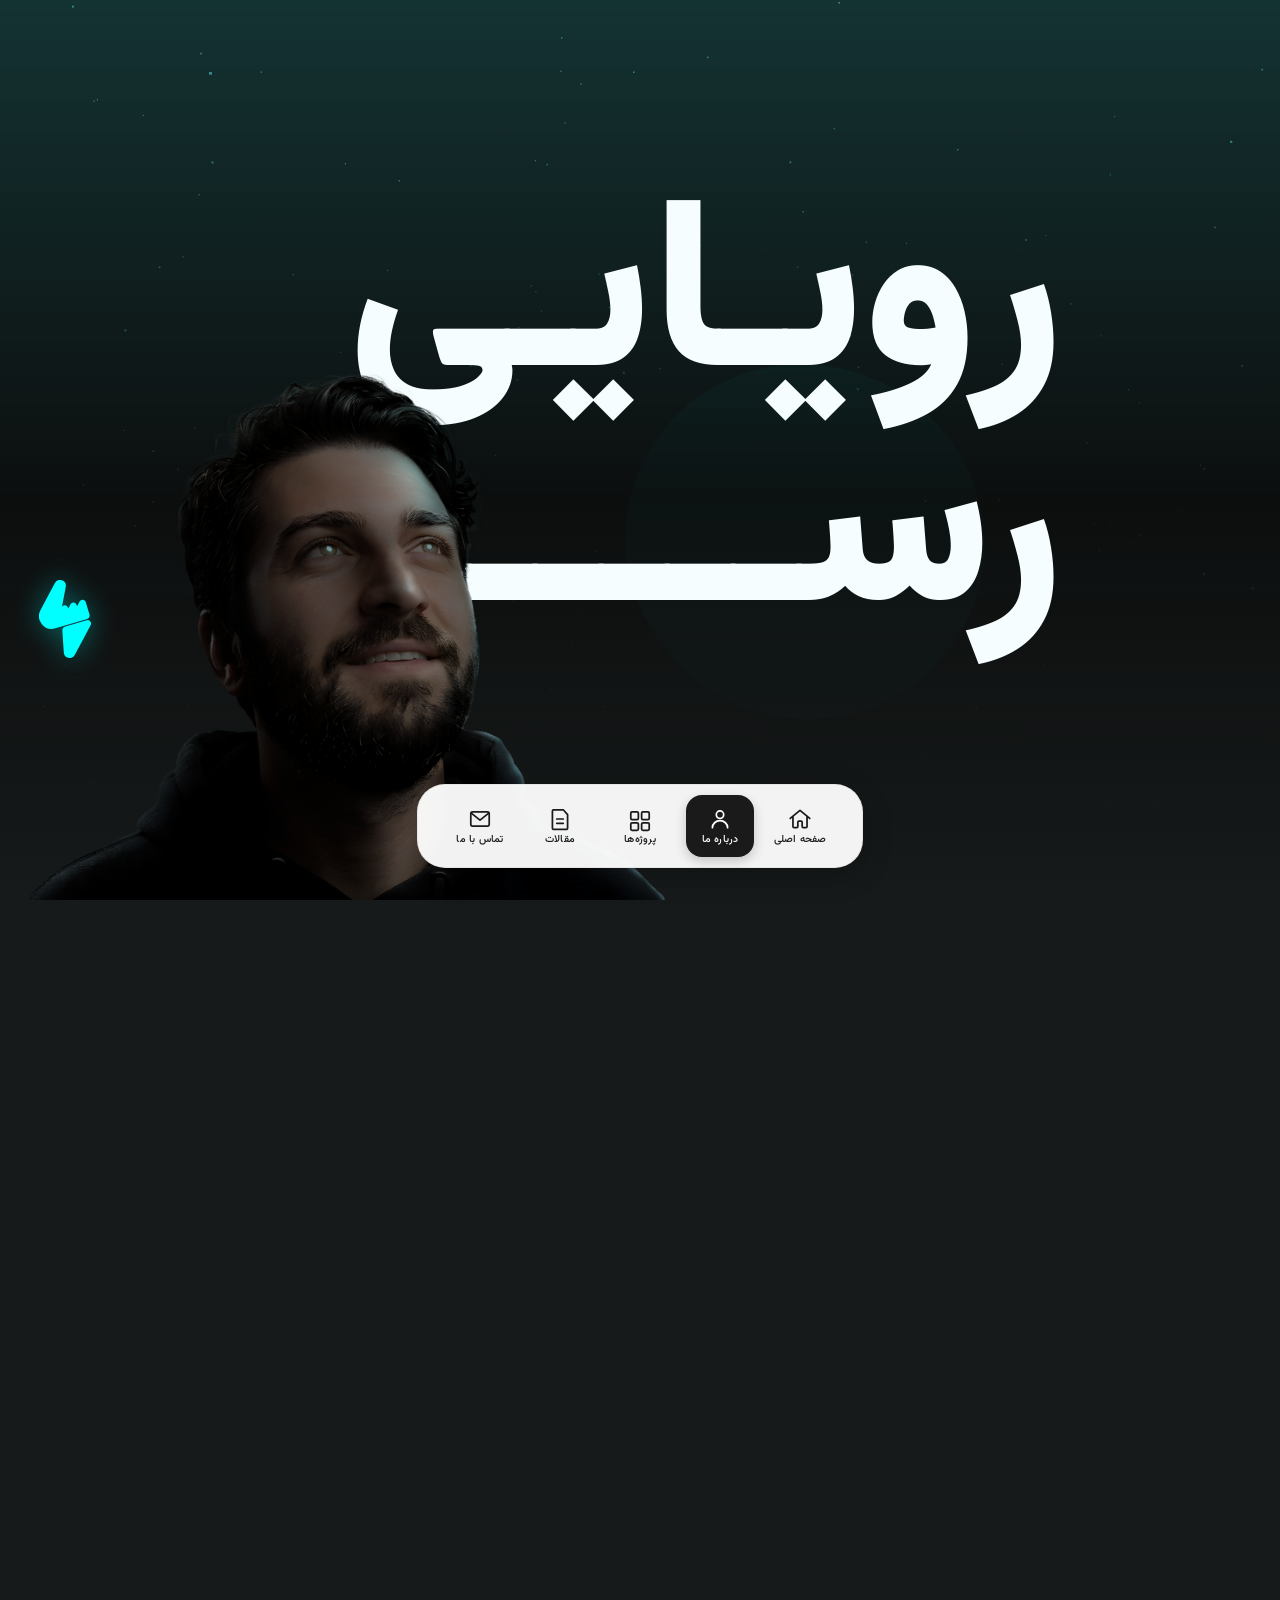
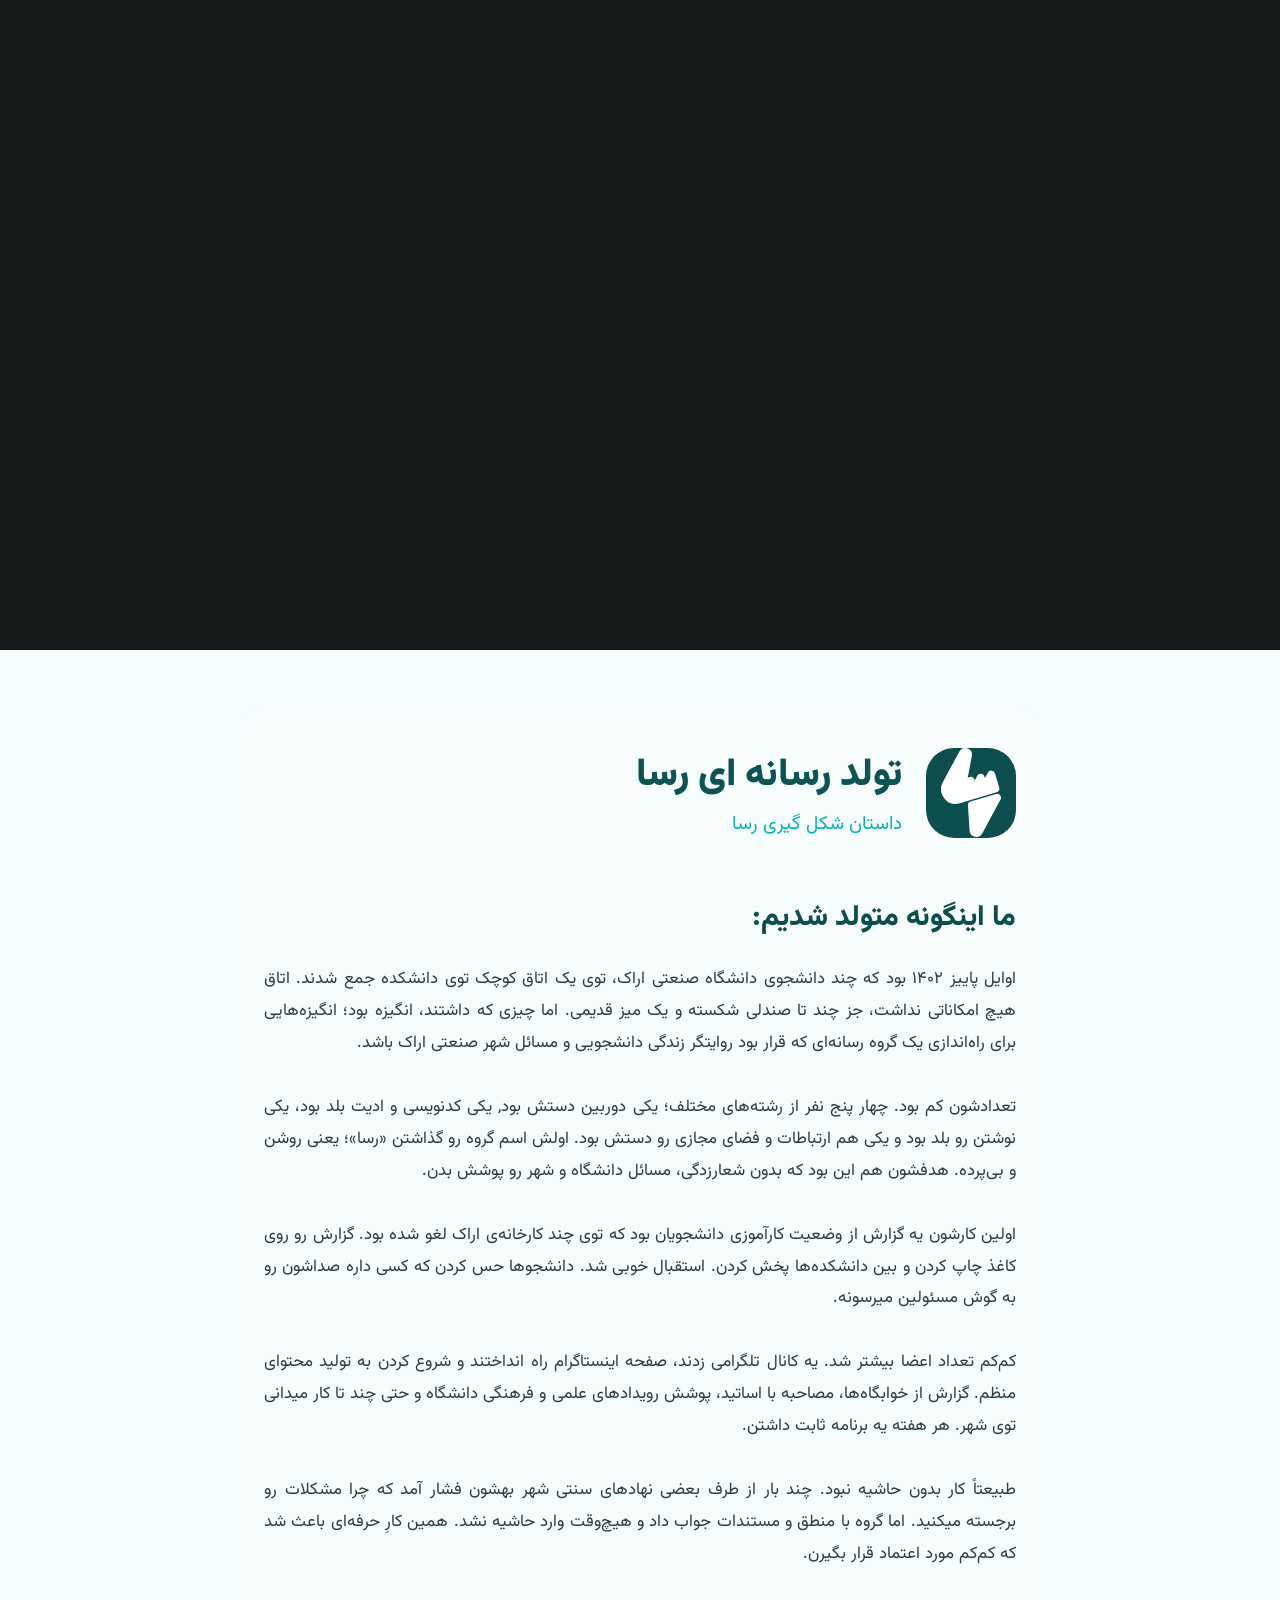
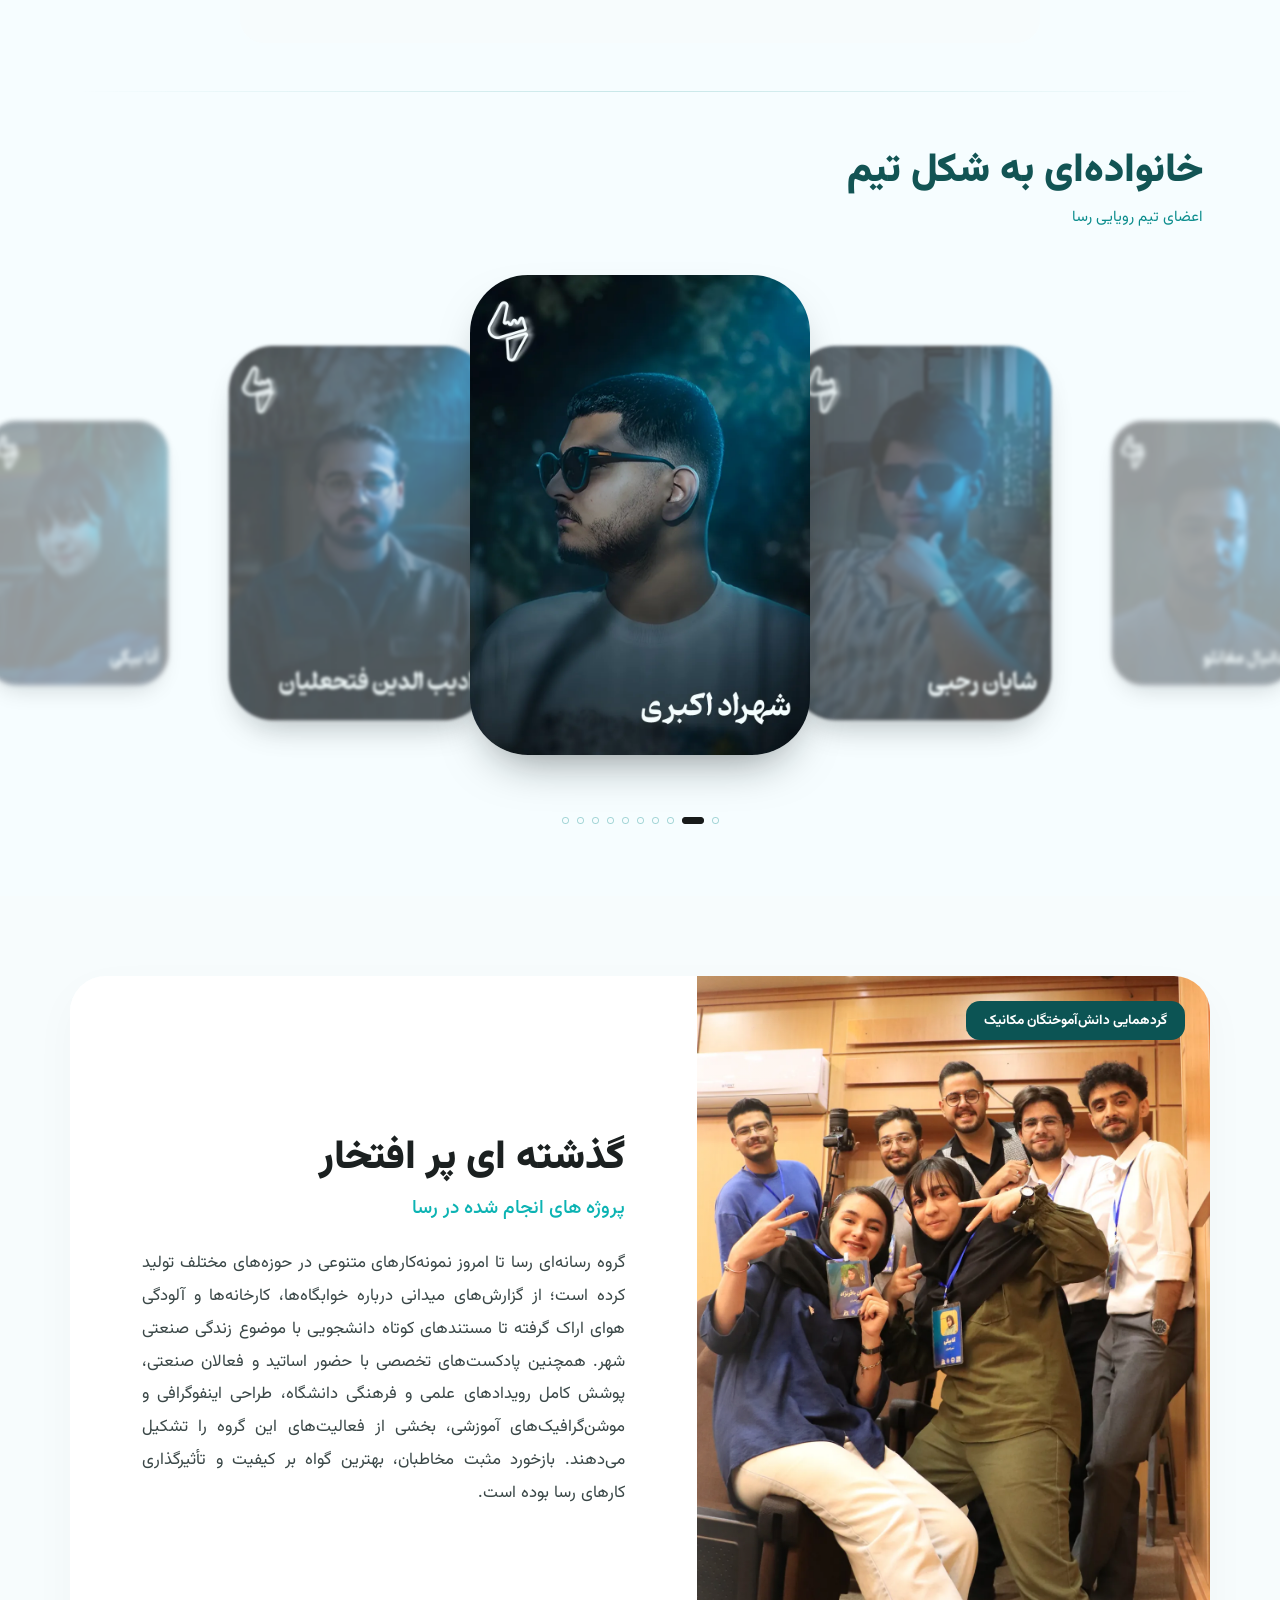
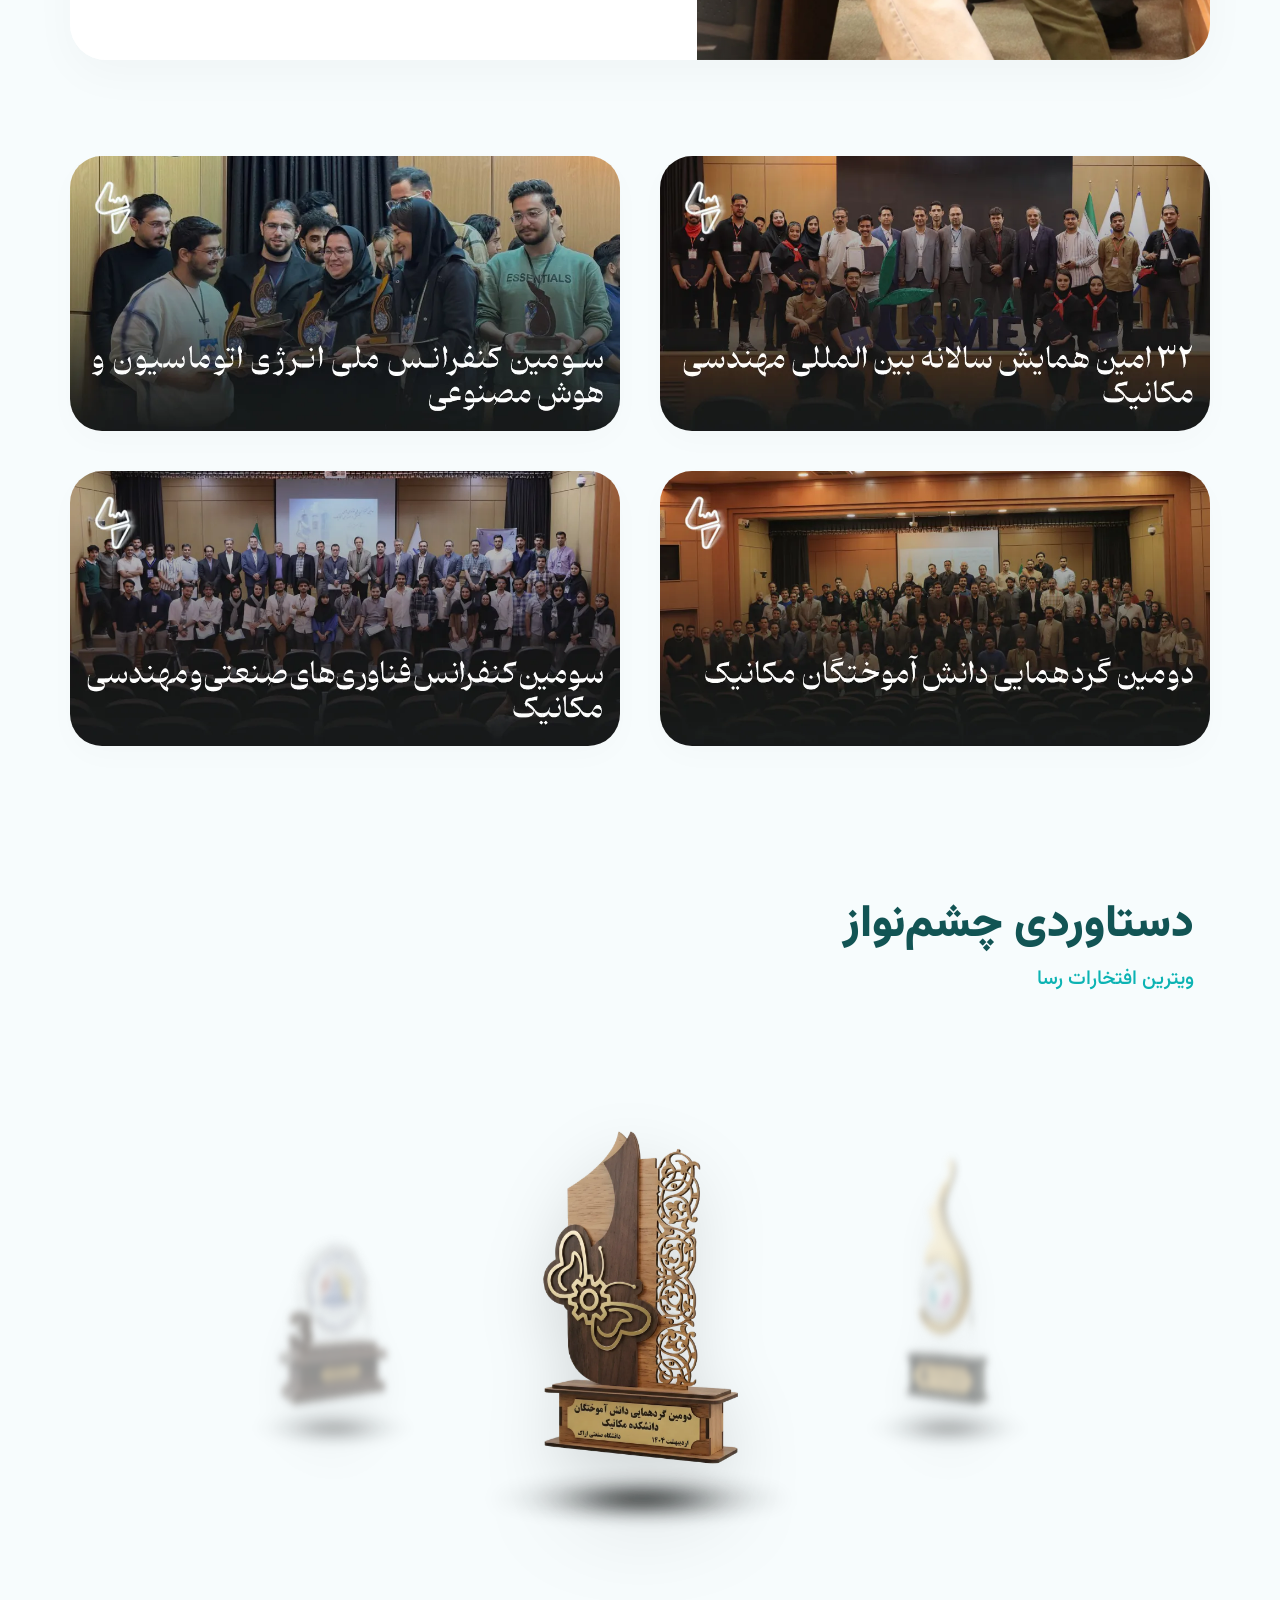
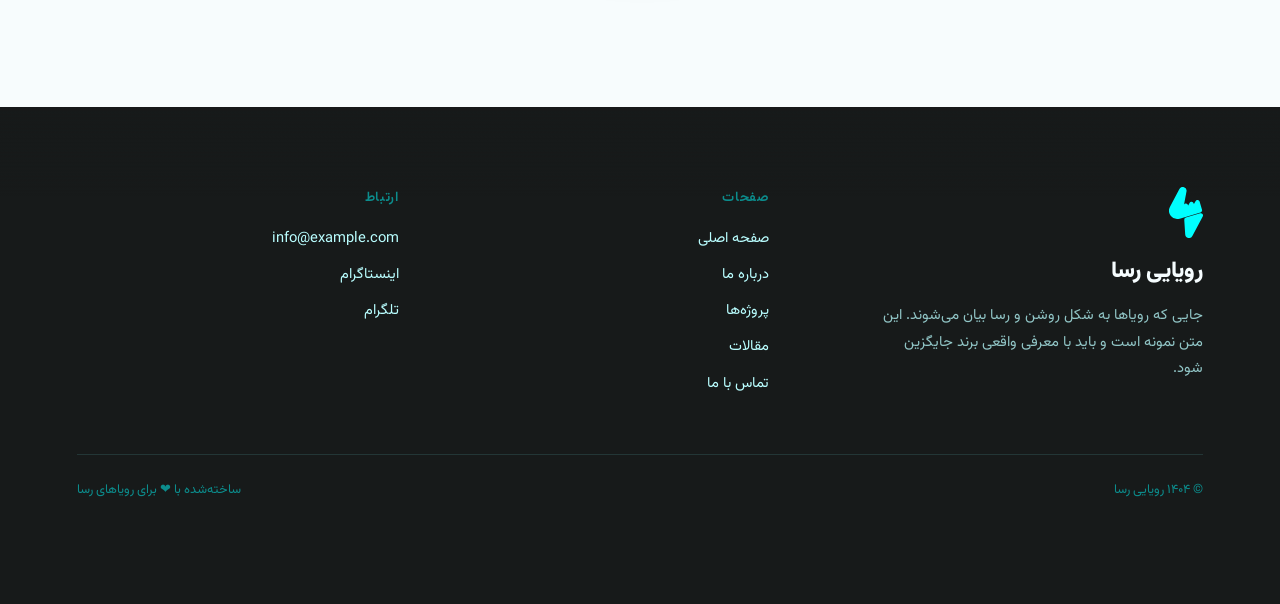
==== commit 3ef53502: "Add files via upload" ====
--- a/index.html
+++ b/index.html
@@ -247,33 +247,34 @@
 </section>
 
 <!-- =================== FIXED NAV PILL =================== -->
+
 <nav class="nav-pill" aria-label="ناوبری اصلی">
-  <a class="nav-item is-active" data-color="#00ffff" href="index.html">
-    <span class="nav-ring"></span>
-    <span class="nav-label">صفحه اصلی</span>
-    <svg viewBox="0 0 24 24" fill="none" stroke="currentColor" stroke-width="1.6" stroke-linecap="round" stroke-linejoin="round"><path d="M3 11.5 12 4l9 7.5"/><path d="M5.5 10v9a1 1 0 0 0 1 1H9a1 1 0 0 0 1-1v-4a1 1 0 0 1 1-1h2a1 1 0 0 1 1 1v4a1 1 0 0 0 1 1h2.5a1 1 0 0 0 1-1v-9"/></svg>
-  </a>
-  <a class="nav-item" data-color="#7bfeff" href="about.html">
-    <span class="nav-ring"></span>
-    <span class="nav-label">درباره ما</span>
-    <svg viewBox="0 0 24 24" fill="none" stroke="currentColor" stroke-width="1.6" stroke-linecap="round" stroke-linejoin="round"><circle cx="12" cy="8" r="3.4"/><path d="M5 20c0-3.6 3.1-6.4 7-6.4s7 2.8 7 6.4"/></svg>
-  </a>
-  <a class="nav-item" data-color="#0c8d8d" href="projects.html">
-    <span class="nav-ring"></span>
-    <span class="nav-label">پروژه‌ها</span>
-    <svg viewBox="0 0 24 24" fill="none" stroke="currentColor" stroke-width="1.6" stroke-linecap="round" stroke-linejoin="round"><rect x="3.5" y="5.5" width="7" height="7" rx="1.2"/><rect x="13.5" y="5.5" width="7" height="7" rx="1.2"/><rect x="3.5" y="15.5" width="7" height="7" rx="1.2"/><rect x="13.5" y="15.5" width="7" height="7" rx="1.2"/></svg>
-  </a>
-  <a class="nav-item" data-color="#b9feff" href="articles.html">
-    <span class="nav-ring"></span>
-    <span class="nav-label">مقالات</span>
-    <svg viewBox="0 0 24 24" fill="none" stroke="currentColor" stroke-width="1.6" stroke-linecap="round" stroke-linejoin="round"><path d="M6 3.5h9L19 8v12.5a1 1 0 0 1-1 1H6a1 1 0 0 1-1-1V4.5a1 1 0 0 1 1-1Z"/><path d="M9 12h6M9 16h6"/></svg>
-  </a>
-  <a class="nav-item" data-color="#125454" href="contact.html">
-    <span class="nav-ring"></span>
-    <span class="nav-label">تماس با ما</span>
-    <svg viewBox="0 0 24 24" fill="none" stroke="currentColor" stroke-width="1.6" stroke-linecap="round" stroke-linejoin="round"><rect x="3.5" y="5.5" width="17" height="13" rx="1.6"/><path d="M4.5 7 12 13l7.5-6"/></svg>
-  </a>
-</nav>
+  <a class="nav-item" data-color="#00ffff" href="index.html">
+      <span class="nav-ring"></span>
+      <svg viewBox="0 0 24 24" fill="none" stroke="currentColor" stroke-width="1.6" stroke-linecap="round" stroke-linejoin="round"><path d="M3 11.5 12 4l9 7.5"/><path d="M5.5 10v9a1 1 0 0 0 1 1H9a1 1 0 0 0 1-1v-4a1 1 0 0 1 1-1h2a1 1 0 0 1 1 1v4a1 1 0 0 0 1 1h2.5a1 1 0 0 0 1-1v-9"/></svg>
+      <span class="nav-label">صفحه اصلی</span>
+    </a>
+    <a class="nav-item is-active" data-color="#7bfeff" href="about.html">
+      <span class="nav-ring"></span>
+      <svg viewBox="0 0 24 24" fill="none" stroke="currentColor" stroke-width="1.6" stroke-linecap="round" stroke-linejoin="round"><circle cx="12" cy="8" r="3.4"/><path d="M5 20c0-3.6 3.1-6.4 7-6.4s7 2.8 7 6.4"/></svg>
+      <span class="nav-label">درباره ما</span>
+    </a>
+    <a class="nav-item" data-color="#0c8d8d" href="projects.html">
+      <span class="nav-ring"></span>
+      <svg viewBox="0 0 24 24" fill="none" stroke="currentColor" stroke-width="1.6" stroke-linecap="round" stroke-linejoin="round"><rect x="3.5" y="5.5" width="7" height="7" rx="1.2"/><rect x="13.5" y="5.5" width="7" height="7" rx="1.2"/><rect x="3.5" y="15.5" width="7" height="7" rx="1.2"/><rect x="13.5" y="15.5" width="7" height="7" rx="1.2"/></svg>
+      <span class="nav-label">پروژه‌ها</span>
+    </a>
+    <a class="nav-item" data-color="#b9feff" href="articles.html">
+      <span class="nav-ring"></span>
+      <svg viewBox="0 0 24 24" fill="none" stroke="currentColor" stroke-width="1.6" stroke-linecap="round" stroke-linejoin="round"><path d="M6 3.5h9L19 8v12.5a1 1 0 0 1-1 1H6a1 1 0 0 1-1-1V4.5a1 1 0 0 1 1-1Z"/><path d="M9 12h6M9 16h6"/></svg>
+      <span class="nav-label">مقالات</span>
+    </a>
+    <a class="nav-item" data-color="#125454" href="contact.html">
+      <span class="nav-ring"></span>
+      <svg viewBox="0 0 24 24" fill="none" stroke="currentColor" stroke-width="1.6" stroke-linecap="round" stroke-linejoin="round"><rect x="3.5" y="5.5" width="17" height="13" rx="1.6"/><path d="M4.5 7 12 13l7.5-6"/></svg>
+      <span class="nav-label">تماس با ما</span>
+    </a>
+  </nav>
 
 <!-- =================== FOOTER =================== -->
 <footer class="site-footer">
--- a/css/style.css
+++ b/css/style.css
@@ -59,7 +59,7 @@
 
 
 /* =========================================================
-   Fixed bottom nav pill
+   Fixed bottom nav pill - Rounded Rectangle
    ========================================================= */
 .nav-pill{
   position:fixed;
@@ -70,13 +70,11 @@
   display:flex;
   align-items:center;
   gap:8px; 
-  padding:8px;
-  border-radius:999px; 
-  background:rgba(23,26,26,.62);
-  border:1px solid rgba(123,254,255,.18);
-  box-shadow:0 8px 30px rgba(0,0,0,.45), inset 0 0 0 1px rgba(255,255,255,.02);
-  backdrop-filter:blur(18px) saturate(140%);
-  -webkit-backdrop-filter:blur(18px) saturate(140%);
+  padding:8px 16px;
+  border-radius:24px;
+  background:rgba(255,255,255,0.95);
+  border:1px solid rgba(0,0,0,0.06);
+  box-shadow:0 8px 30px rgba(0,0,0,0.2);
   opacity:0;
   pointer-events:none;
   transition:opacity .5s var(--ease-signature), transform .5s var(--ease-signature);
@@ -89,55 +87,94 @@
 
 .nav-item{
   position:relative;
-  width:44px; 
-  height:44px; 
+  width:54px; 
+  height:54px; 
   display:flex;
+  flex-direction:column;
   align-items:center;
   justify-content:center;
+  gap:2px;
   border-radius:12px; 
-  color:var(--c-cyan-3);
+  color:#1a1a1a;
+  transition:all .3s ease;
+  padding:4px 0;
+  cursor:pointer;
+}
+.nav-item svg{ 
+  width:22px; 
+  height:22px; 
+  flex-shrink:0;
+  color:#1a1a1a;
   transition:color .3s ease;
 }
-.nav-item svg{ width:20px; height:20px; }
 
 .nav-item .nav-ring{
   position:absolute;
   inset:0;
   border-radius:12px; 
-  border:1.5px solid transparent;
-  transition:border-color .35s ease, box-shadow .35s ease;
+  background:transparent;
+  transition:background .35s ease, box-shadow .35s ease;
+  z-index:-1;
 }
 .nav-item .nav-label{
-  position:absolute;
-  bottom:120%;
-  left:50%;
-  transform:translateX(-50%) translateY(4px);
-  font-size:.7rem;
+  font-size:.55rem;
+  font-weight:500;
   white-space:nowrap;
-  background:var(--c-ink);
-  border:1px solid rgba(123,254,255,.2);
-  padding:3px 9px;
-  border-radius:999px;
-  opacity:0;
-  pointer-events:none;
-  transition:opacity .2s ease, transform .2s ease;
-}
-.nav-item:hover .nav-label{ opacity:1; transform:translateX(-50%) translateY(-2px); }
-.nav-item:hover{ color:var(--c-mist); }
-
-.nav-item.is-active{ color:var(--c-mist); }
+  color:#1a1a1a;
+  transition:color .3s ease;
+  letter-spacing:0.02em;
+  line-height:1;
+}
+.nav-item:hover{ 
+  color:#000; 
+}
+.nav-item:hover .nav-label{
+  color:#000;
+}
+.nav-item:hover svg{
+  color:#000;
+}
+
+/* حالت فعال - پس‌زمینه مشکی با متن سفید */
+.nav-item.is-active{ 
+  color:#ffffff; 
+}
+.nav-item.is-active .nav-label{
+  color:#ffffff;
+}
+.nav-item.is-active svg{
+  color:#ffffff;
+}
 
 .nav-item.is-active .nav-ring{
-  border-color:var(--nav-color, var(--c-cyan));
-  box-shadow:0 0 16px -1px var(--nav-color, var(--c-cyan)); 
-  background: rgba(255, 255, 255, 0.04); 
+  background:#1a1a1a;
+  box-shadow:0 4px 12px rgba(0,0,0,0.2);
 }
 
 @media (min-width:900px){
-  .nav-pill{ gap:24px; padding:16px 36px; bottom:32px; }
-  .nav-item{ width:64px; height:58px; border-radius:16px; }
-  .nav-item .nav-ring{ border-radius:16px; border-width:2px; }
-  .nav-item svg{ width:25px; height:25px; }
+  .nav-pill{ 
+    gap:12px; 
+    padding:10px 28px; 
+    bottom:32px;
+    border-radius:28px;
+  }
+  .nav-item{ 
+    width:68px; 
+    height:62px; 
+    border-radius:16px; 
+    gap:3px;
+    padding:6px 0;
+  }
+  .nav-item .nav-ring{ 
+    border-radius:16px; 
+  }
+  .nav-item svg{ 
+    width:26px; 
+    height:26px; 
+  }
+  .nav-item .nav-label{ 
+    font-size:.65rem; 
+  }
 }
 
 
@@ -205,4 +242,3 @@
   font-size:.8rem;
   color:var(--c-teal);
 }
-
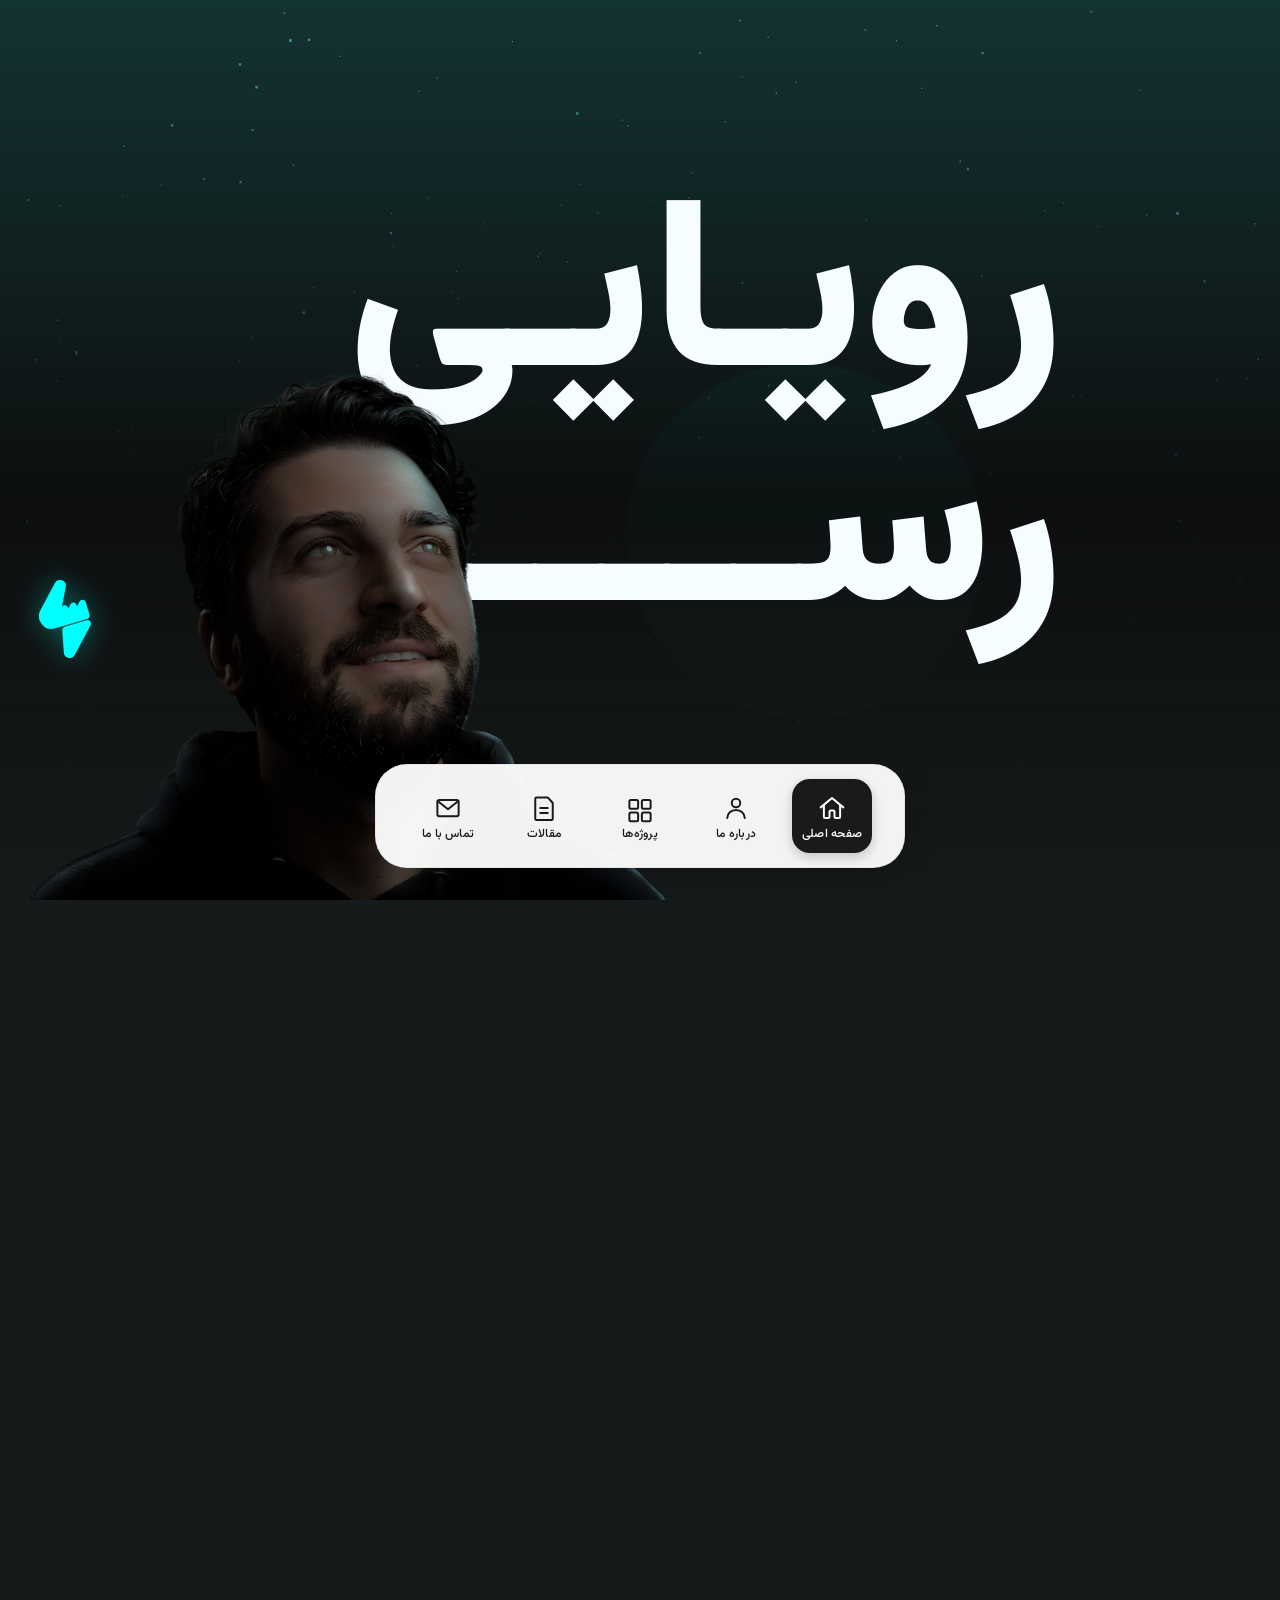
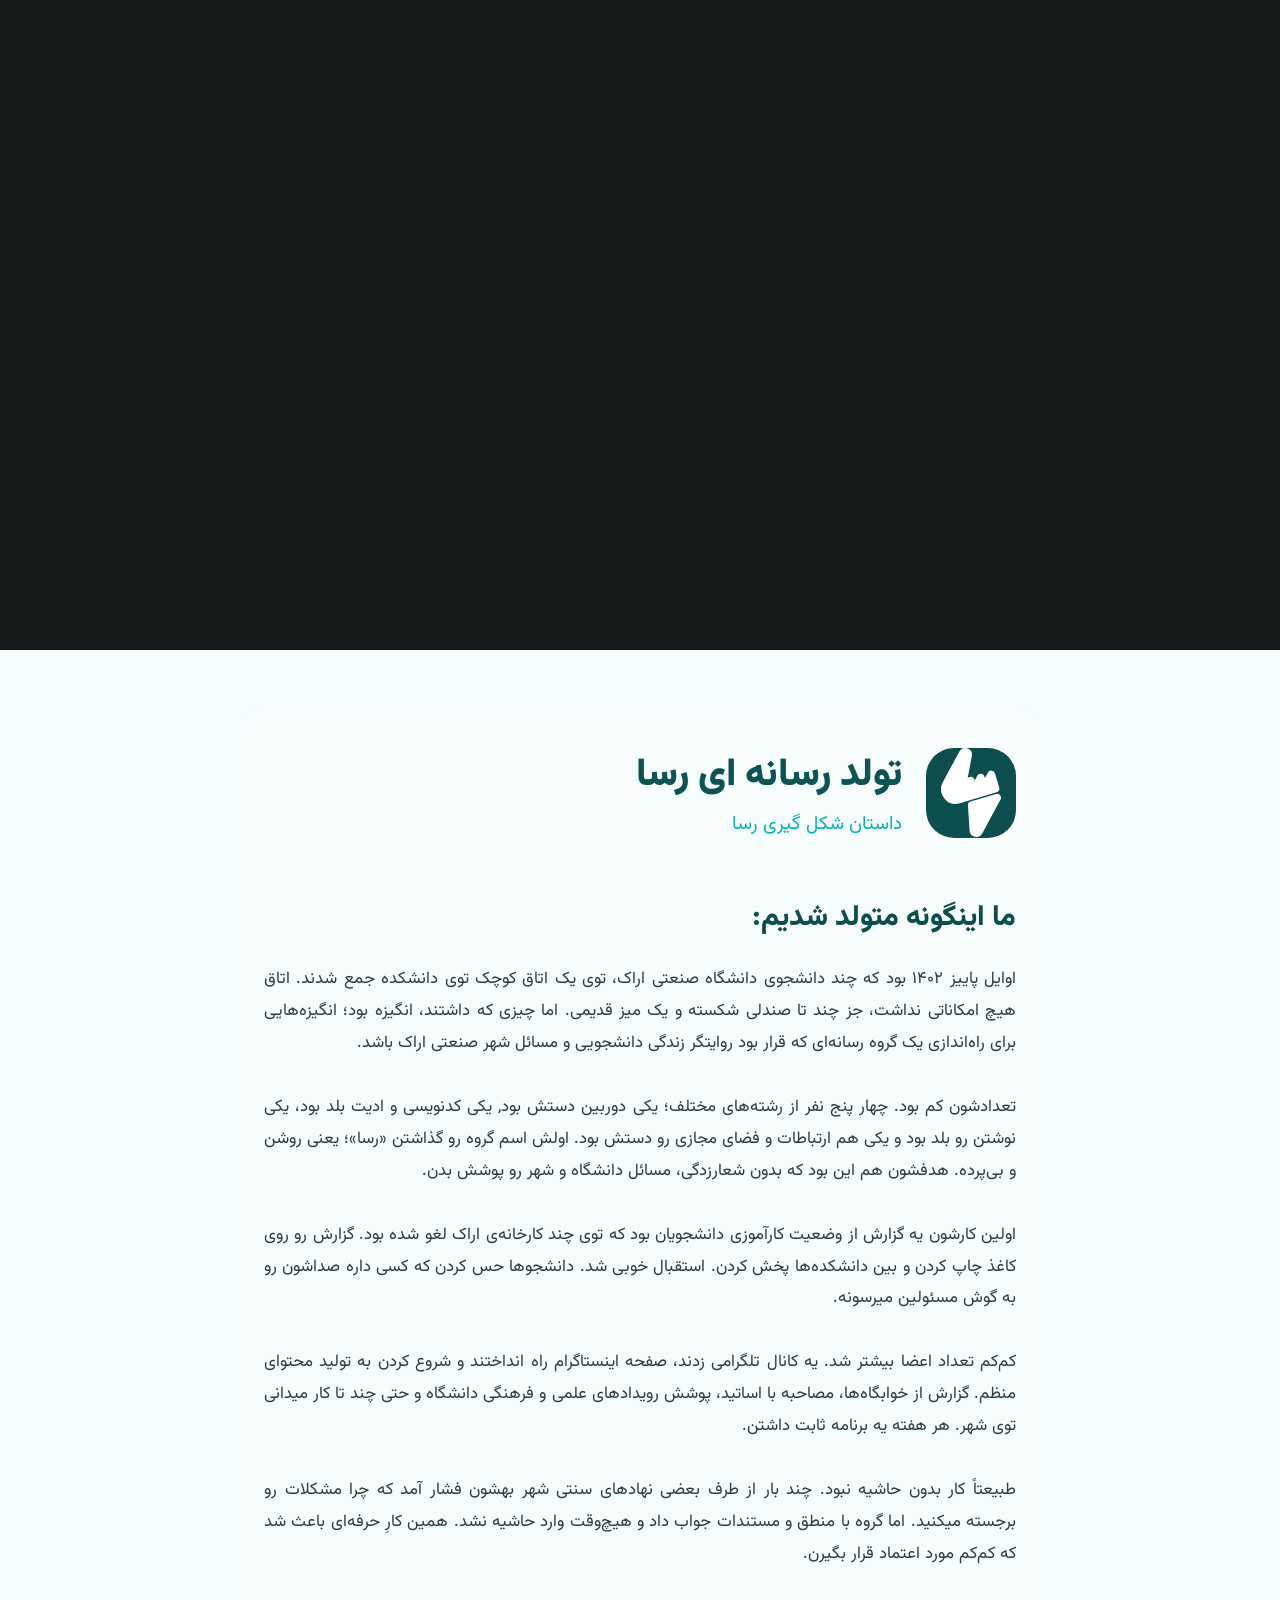
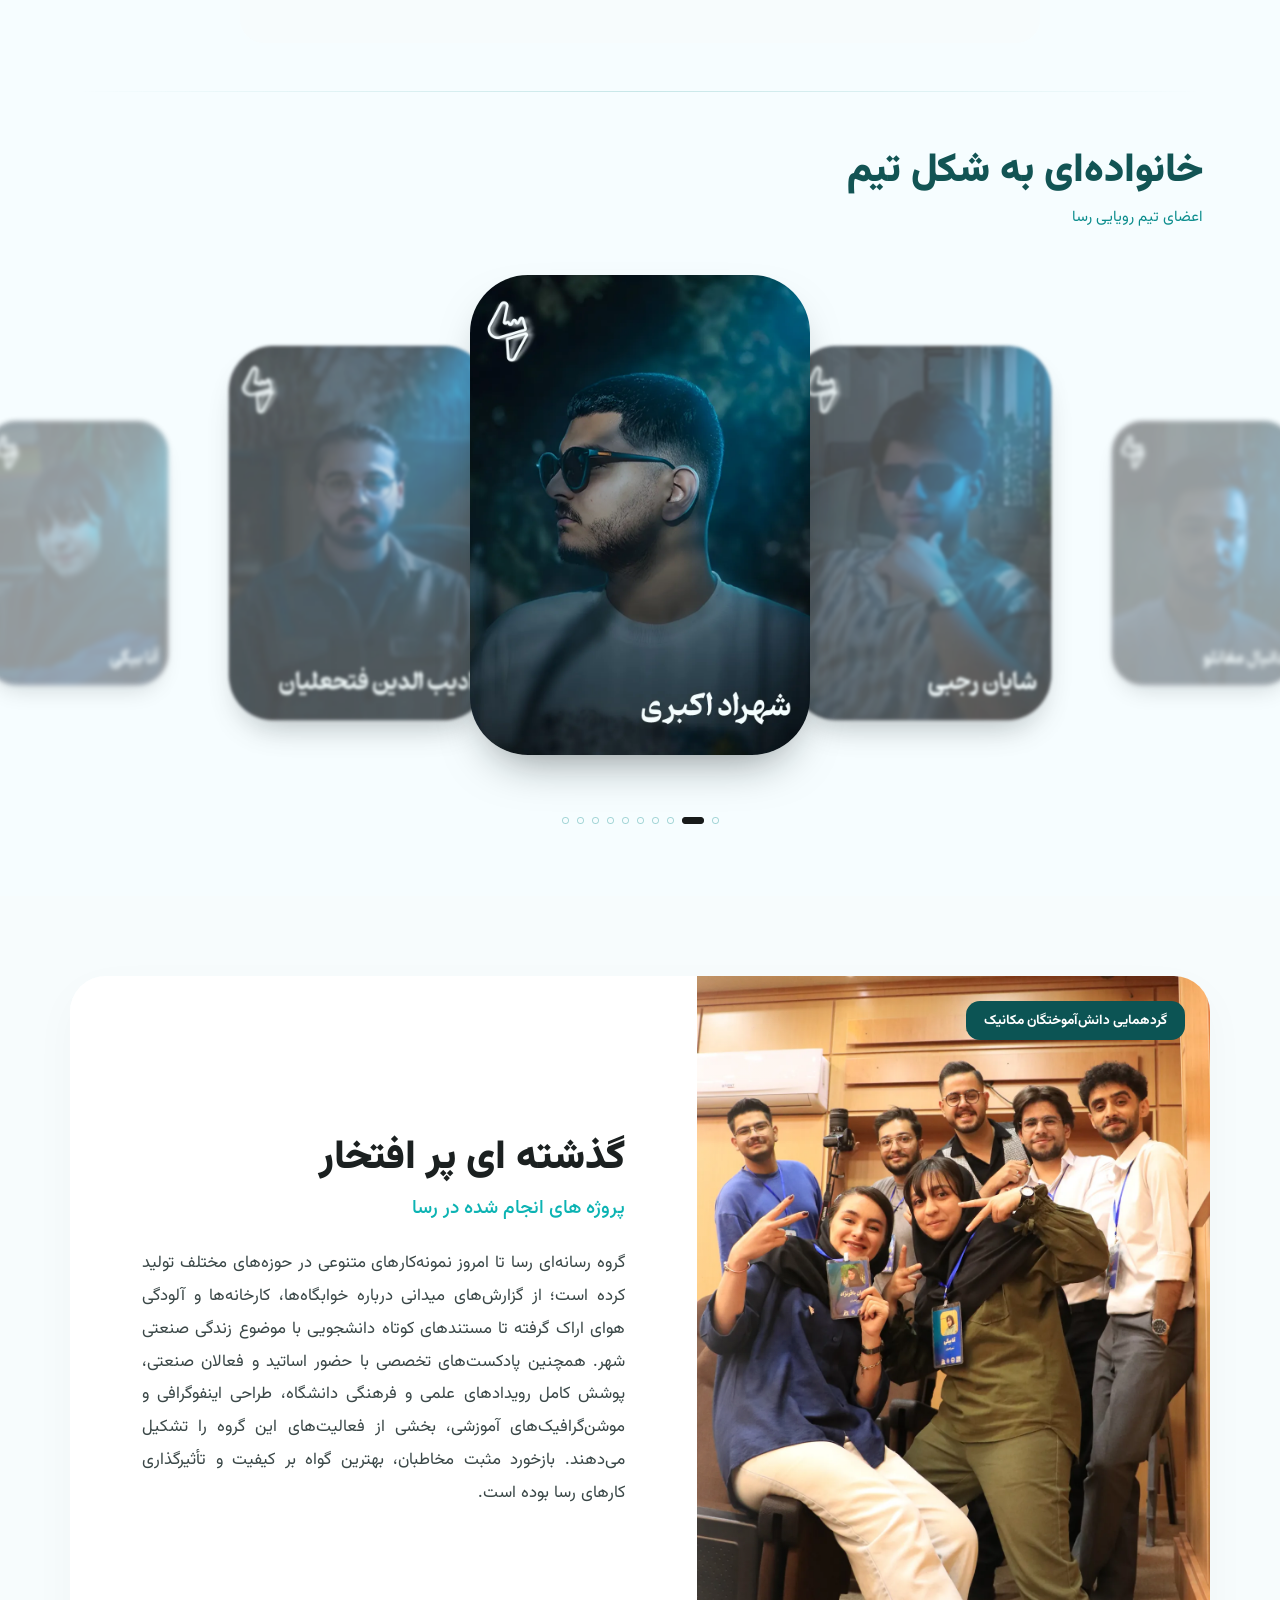
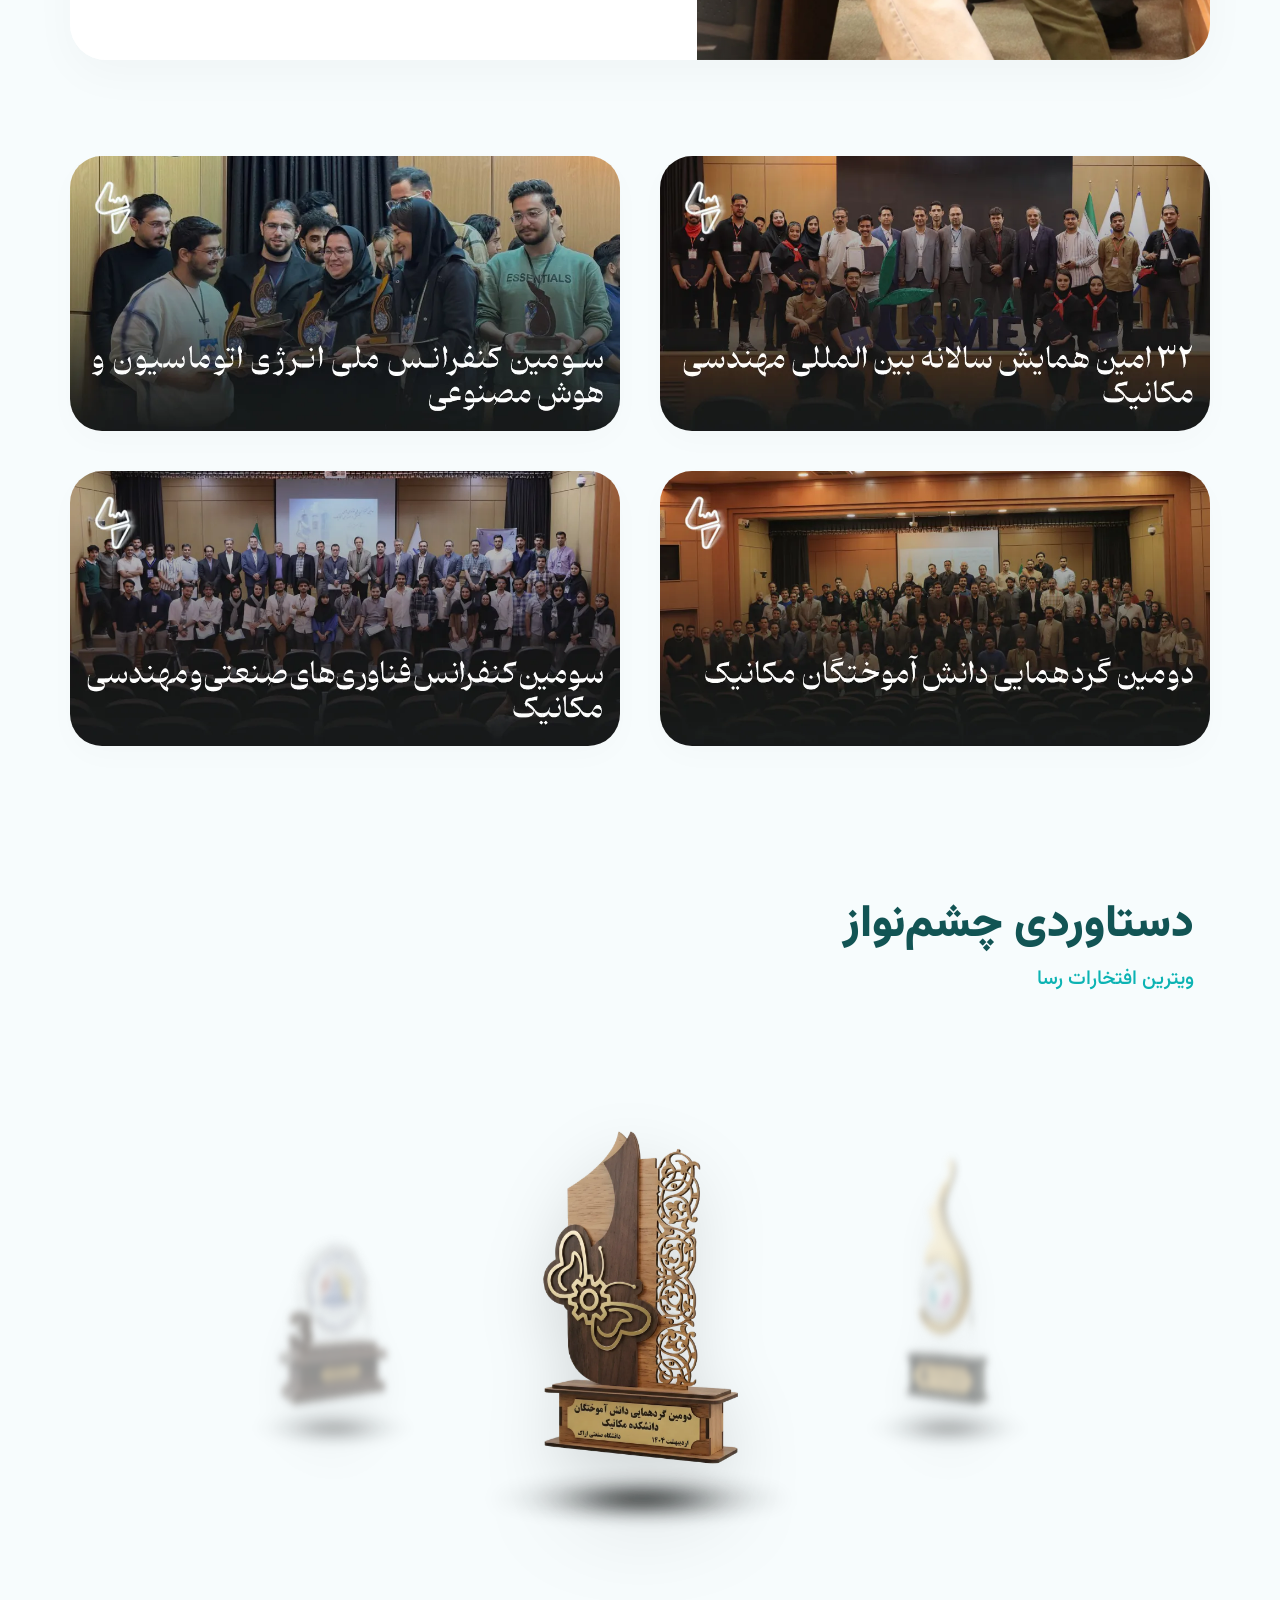
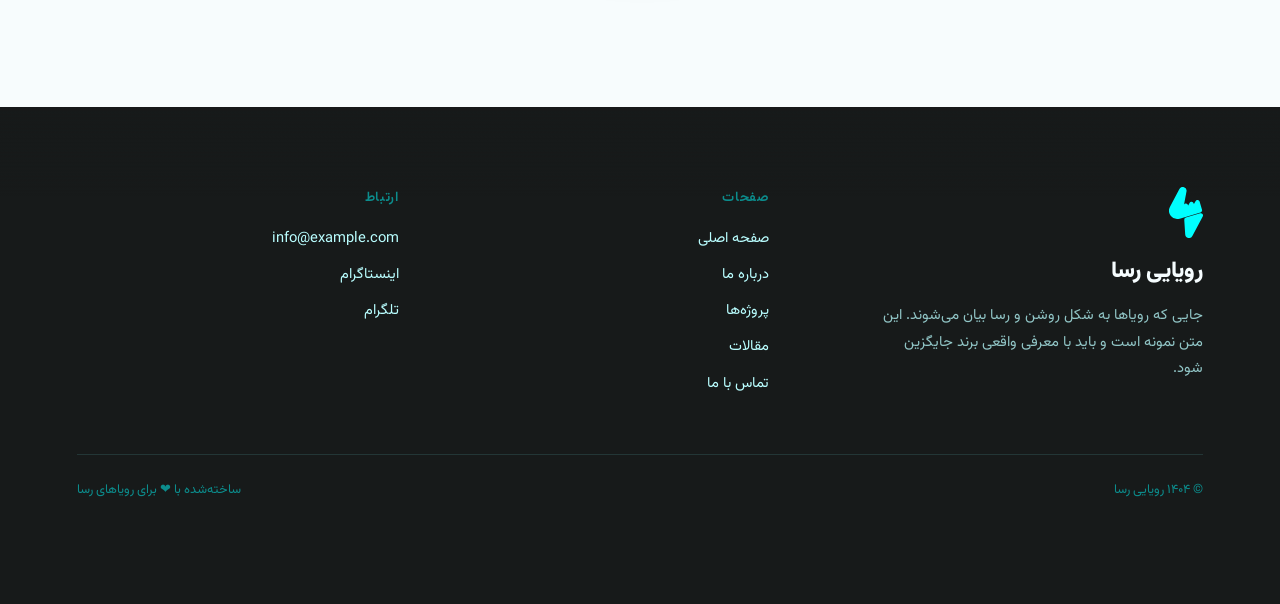
==== commit 59421142: "Add files via upload" ====
--- a/index.html
+++ b/index.html
@@ -254,7 +254,7 @@
       <svg viewBox="0 0 24 24" fill="none" stroke="currentColor" stroke-width="1.6" stroke-linecap="round" stroke-linejoin="round"><path d="M3 11.5 12 4l9 7.5"/><path d="M5.5 10v9a1 1 0 0 0 1 1H9a1 1 0 0 0 1-1v-4a1 1 0 0 1 1-1h2a1 1 0 0 1 1 1v4a1 1 0 0 0 1 1h2.5a1 1 0 0 0 1-1v-9"/></svg>
       <span class="nav-label">صفحه اصلی</span>
     </a>
-    <a class="nav-item is-active" data-color="#7bfeff" href="about.html">
+    <a class="nav-item" data-color="#7bfeff" href="about.html">
       <span class="nav-ring"></span>
       <svg viewBox="0 0 24 24" fill="none" stroke="currentColor" stroke-width="1.6" stroke-linecap="round" stroke-linejoin="round"><circle cx="12" cy="8" r="3.4"/><path d="M5 20c0-3.6 3.1-6.4 7-6.4s7 2.8 7 6.4"/></svg>
       <span class="nav-label">درباره ما</span>
--- a/css/style.css
+++ b/css/style.css
@@ -6,239 +6,242 @@
    استایل‌های اختصاصی صفحه اصلی در index.css قرار دارند.
    ========================================================= */
 
-:root{
-  --c-ink:      #171a1a;   
-  --c-deep:     #125454;   
-  --c-teal:     #0c8d8d;   
-  --c-cyan:     #00ffff;   
-  --c-cyan-2:   #7bfeff;   
-  --c-cyan-3:   #b9feff;   
-  --c-mist:     #f6fdff;   
-
-  --bg-0: #0b0d0d;
-  --bg-1: var(--c-ink);
-
-  --font-display: "Mahoor", "Vazirmatn", "Segoe UI", sans-serif;
-  --font-body: "Vazirmatn", "Segoe UI", sans-serif;
-
-  --ease-signature: cubic-bezier(.16,.84,.28,1);
-}
-
-*{ box-sizing:border-box; }
-html,body{ margin:0; padding:0; }
-
-body{
-  background:var(--bg-1);
-  color:var(--c-mist);
-  font-family:var(--font-body);
-  direction:rtl;
-  overflow-x:hidden;
-  -webkit-font-smoothing:antialiased;
-}
-
-a{ color:inherit; text-decoration:none; }
-img{ max-width:100%; display:block; }
-
-::selection{ background:var(--c-teal); color:var(--c-ink); }
-
-@media (prefers-reduced-motion: reduce){
-  *{ animation-duration:.001ms !important; transition-duration:.001ms !important; scroll-behavior:auto !important; }
-}
-
-/* =========================================================
-   Ambient WebGL backdrop (Three.js canvas)
-   ========================================================= */
-#bg-canvas{
-  position:fixed;
-  inset:0;
-  width:100%;
-  height:100%;
-  z-index:0;
-  pointer-events:none;
-}
-
-
-/* =========================================================
-   Fixed bottom nav pill - Rounded Rectangle
-   ========================================================= */
-.nav-pill{
-  position:fixed;
-  bottom:22px;
-  left:50%;
-  transform:translateX(-50%) translateY(24px);
-  z-index:40;
-  display:flex;
-  align-items:center;
-  gap:8px; 
-  padding:8px 16px;
-  border-radius:24px;
-  background:rgba(255,255,255,0.95);
-  border:1px solid rgba(0,0,0,0.06);
-  box-shadow:0 8px 30px rgba(0,0,0,0.2);
-  opacity:0;
-  pointer-events:none;
-  transition:opacity .5s var(--ease-signature), transform .5s var(--ease-signature);
-}
-.nav-pill.is-visible{
-  opacity:1;
-  transform:translateX(-50%) translateY(0);
-  pointer-events:auto;
-}
-
-.nav-item{
-  position:relative;
-  width:54px; 
-  height:54px; 
-  display:flex;
-  flex-direction:column;
-  align-items:center;
-  justify-content:center;
-  gap:2px;
-  border-radius:12px; 
-  color:#1a1a1a;
-  transition:all .3s ease;
-  padding:4px 0;
-  cursor:pointer;
-}
-.nav-item svg{ 
-  width:22px; 
-  height:22px; 
-  flex-shrink:0;
-  color:#1a1a1a;
-  transition:color .3s ease;
-}
-
-.nav-item .nav-ring{
-  position:absolute;
-  inset:0;
-  border-radius:12px; 
-  background:transparent;
-  transition:background .35s ease, box-shadow .35s ease;
-  z-index:-1;
-}
-.nav-item .nav-label{
-  font-size:.55rem;
-  font-weight:500;
-  white-space:nowrap;
-  color:#1a1a1a;
-  transition:color .3s ease;
-  letter-spacing:0.02em;
-  line-height:1;
-}
-.nav-item:hover{ 
-  color:#000; 
-}
-.nav-item:hover .nav-label{
-  color:#000;
-}
-.nav-item:hover svg{
-  color:#000;
-}
-
-/* حالت فعال - پس‌زمینه مشکی با متن سفید */
-.nav-item.is-active{ 
-  color:#ffffff; 
-}
-.nav-item.is-active .nav-label{
-  color:#ffffff;
-}
-.nav-item.is-active svg{
-  color:#ffffff;
-}
-
-.nav-item.is-active .nav-ring{
-  background:#1a1a1a;
-  box-shadow:0 4px 12px rgba(0,0,0,0.2);
-}
-
-@media (min-width:900px){
-  .nav-pill{ 
-    gap:12px; 
-    padding:10px 28px; 
-    bottom:32px;
-    border-radius:28px;
-  }
-  .nav-item{ 
-    width:68px; 
-    height:62px; 
-    border-radius:16px; 
-    gap:3px;
-    padding:6px 0;
-  }
-  .nav-item .nav-ring{ 
-    border-radius:16px; 
+   :root{
+    --c-ink:      #171a1a;   
+    --c-deep:     #125454;   
+    --c-teal:     #0c8d8d;   
+    --c-cyan:     #00ffff;   
+    --c-cyan-2:   #7bfeff;   
+    --c-cyan-3:   #b9feff;   
+    --c-mist:     #f6fdff;   
+  
+    --bg-0: #0b0d0d;
+    --bg-1: var(--c-ink);
+  
+    --font-display: "Mahoor", "Vazirmatn", "Segoe UI", sans-serif;
+    --font-body: "Vazirmatn", "Segoe UI", sans-serif;
+  
+    --ease-signature: cubic-bezier(.16,.84,.28,1);
+  }
+  
+  *{ box-sizing:border-box; }
+  html,body{ margin:0; padding:0; }
+  
+  body{
+    background:var(--bg-1);
+    color:var(--c-mist);
+    font-family:var(--font-body);
+    direction:rtl;
+    overflow-x:hidden;
+    -webkit-font-smoothing:antialiased;
+  }
+  
+  a{ color:inherit; text-decoration:none; }
+  img{ max-width:100%; display:block; }
+  
+  ::selection{ background:var(--c-teal); color:var(--c-ink); }
+  
+  @media (prefers-reduced-motion: reduce){
+    *{ animation-duration:.001ms !important; transition-duration:.001ms !important; scroll-behavior:auto !important; }
+  }
+  
+  /* =========================================================
+     Ambient WebGL backdrop (Three.js canvas)
+     ========================================================= */
+  #bg-canvas{
+    position:fixed;
+    inset:0;
+    width:100%;
+    height:100%;
+    z-index:0;
+    pointer-events:none;
+  }
+  
+  
+  /* =========================================================
+     Fixed bottom nav pill - Rounded Rectangle
+     ========================================================= */
+  .nav-pill{
+    position:fixed;
+    bottom:22px;
+    left:50%;
+    transform:translateX(-50%) translateY(24px);
+    z-index:40;
+    display:flex;
+    align-items:center;
+    gap:8px; 
+    padding:8px 16px;
+    border-radius:24px;
+    background:rgba(255,255,255,0.95);
+    border:1px solid rgba(0,0,0,0.06);
+    box-shadow:0 8px 30px rgba(0,0,0,0.2);
+    opacity:0;
+    pointer-events:none;
+    transition:opacity .5s var(--ease-signature), transform .5s var(--ease-signature);
+  }
+  .nav-pill.is-visible{
+    opacity:1;
+    transform:translateX(-50%) translateY(0);
+    pointer-events:auto;
+  }
+  
+  .nav-item{
+    position:relative;
+    width:54px; 
+    height:54px; 
+    display:flex;
+    flex-direction:column;
+    align-items:center;
+    justify-content:center;
+    gap:2px;
+    border-radius:12px; 
+    color:#1a1a1a;
+    transition:all .3s ease;
+    padding:4px 0;
+    cursor:pointer;
   }
   .nav-item svg{ 
-    width:26px; 
-    height:26px; 
-  }
-  .nav-item .nav-label{ 
-    font-size:.65rem; 
-  }
-}
-
-
-/* =========================================================
-   Footer
-   ========================================================= */
-.site-footer{
-  position:relative;
-  z-index:5;
-  background:linear-gradient(180deg, rgba(23,26,26,0) 0%, var(--c-ink) 18%);
-  padding:5rem 6vw 6.5rem;
-}
-.footer-grid{
-  max-width:1200px;
-  margin:0 auto;
-  display:grid;
-  grid-template-columns:1.2fr 1fr 1fr;
-  gap:3rem;
-}
-@media (max-width:800px){
-  .footer-grid{ grid-template-columns:1fr; gap:2.4rem; text-align:center; }
-}
-
-.footer-brand .logo-mark{ width:34px; margin-bottom:1rem; }
-@media (max-width:800px){ .footer-brand .logo-mark{ margin-inline:auto; } }
-.footer-brand h3{
-  font-family:var(--font-display);
-  font-weight:900;
-  font-size:1.4rem;
-  margin:0 0 .6rem;
-}
-.footer-brand p{
-  color:var(--c-cyan-3);
-  opacity:.75;
-  line-height:1.8;
-  font-size:.92rem;
-  max-width:320px;
-}
-@media (max-width:800px){ .footer-brand p{ margin-inline:auto; } }
-
-.footer-col h4{
-  font-size:.85rem;
-  color:var(--c-teal);
-  letter-spacing:.05em;
-  margin:0 0 1.1rem;
-  font-weight:600;
-}
-.footer-col ul{ list-style:none; margin:0; padding:0; display:grid; gap:.7rem; }
-.footer-col a{
-  color:var(--c-cyan-3);
-  font-size:.92rem;
-  transition:color .25s ease;
-}
-.footer-col a:hover{ color:var(--c-cyan); }
-
-.footer-bottom{
-  max-width:1200px;
-  margin:3.5rem auto 0;
-  padding-top:1.6rem;
-  border-top:1px solid rgba(123,254,255,.12);
-  display:flex;
-  justify-content:space-between;
-  gap:1rem;
-  flex-wrap:wrap;
-  font-size:.8rem;
-  color:var(--c-teal);
-}
+    width:22px; 
+    height:22px; 
+    flex-shrink:0;
+    color:#1a1a1a;
+    transition:color .3s ease;
+    display:block;
+  }
+  .nav-item .nav-label{
+    font-size:.55rem;
+    font-weight:500;
+    white-space:nowrap;
+    color:#1a1a1a;
+    transition:color .3s ease;
+    letter-spacing:0.02em;
+    line-height:1;
+    display:block;
+  }
+  
+  .nav-item .nav-ring{
+    position:absolute;
+    inset:0;
+    border-radius:12px; 
+    background:transparent;
+    transition:background .35s ease, box-shadow .35s ease;
+    z-index:-1;
+  }
+  
+  .nav-item:hover{ 
+    color:#000; 
+  }
+  .nav-item:hover .nav-label{
+    color:#000;
+  }
+  .nav-item:hover svg{
+    color:#000;
+  }
+  
+  /* حالت فعال - پس‌زمینه مشکی با متن سفید */
+  .nav-item.is-active{ 
+    color:#ffffff; 
+  }
+  .nav-item.is-active .nav-label{
+    color:#ffffff;
+  }
+  .nav-item.is-active svg{
+    color:#ffffff;
+  }
+  
+  .nav-item.is-active .nav-ring{
+    background:#1a1a1a;
+    box-shadow:0 4px 12px rgba(0,0,0,0.2);
+  }
+  
+  @media (min-width:900px){
+    .nav-pill{ 
+      gap:16px;            /* افزایش فاصله بین آیتم‌ها برای عرض بیشتر کل نوار */
+      padding:14px 32px;   /* افزایش پدینگ داخلی برای بزرگتر شدن کلی نوار */
+      bottom:32px;
+      border-radius:32px;  /* کمی گردی بیشتر تا با اندازه جدید هماهنگ باشد */
+    }
+    .nav-item{ 
+      width:80px;          /* افزایش عرض هر دکمه */
+      height:74px;         /* افزایش ارتفاع هر دکمه */
+      border-radius:18px; 
+      gap:5px;             /* فاصله بین آیکون و لیبل */
+      padding:8px 0;
+    }
+    .nav-item .nav-ring{ 
+      border-radius:18px; 
+    }
+    .nav-item svg{ 
+      width:30px;          /* آیکون بزرگتر */
+      height:30px; 
+    }
+    .nav-item .nav-label{ 
+      font-size:.75rem;    /* متن بزرگتر */
+    }
+  }
+  
+  
+  /* =========================================================
+     Footer
+     ========================================================= */
+  .site-footer{
+    position:relative;
+    z-index:5;
+    background:linear-gradient(180deg, rgba(23,26,26,0) 0%, var(--c-ink) 18%);
+    padding:5rem 6vw 6.5rem;
+  }
+  .footer-grid{
+    max-width:1200px;
+    margin:0 auto;
+    display:grid;
+    grid-template-columns:1.2fr 1fr 1fr;
+    gap:3rem;
+  }
+  @media (max-width:800px){
+    .footer-grid{ grid-template-columns:1fr; gap:2.4rem; text-align:center; }
+  }
+  
+  .footer-brand .logo-mark{ width:34px; margin-bottom:1rem; }
+  @media (max-width:800px){ .footer-brand .logo-mark{ margin-inline:auto; } }
+  .footer-brand h3{
+    font-family:var(--font-display);
+    font-weight:900;
+    font-size:1.4rem;
+    margin:0 0 .6rem;
+  }
+  .footer-brand p{
+    color:var(--c-cyan-3);
+    opacity:.75;
+    line-height:1.8;
+    font-size:.92rem;
+    max-width:320px;
+  }
+  @media (max-width:800px){ .footer-brand p{ margin-inline:auto; } }
+  
+  .footer-col h4{
+    font-size:.85rem;
+    color:var(--c-teal);
+    letter-spacing:.05em;
+    margin:0 0 1.1rem;
+    font-weight:600;
+  }
+  .footer-col ul{ list-style:none; margin:0; padding:0; display:grid; gap:.7rem; }
+  .footer-col a{
+    color:var(--c-cyan-3);
+    font-size:.92rem;
+    transition:color .25s ease;
+  }
+  .footer-col a:hover{ color:var(--c-cyan); }
+  
+  .footer-bottom{
+    max-width:1200px;
+    margin:3.5rem auto 0;
+    padding-top:1.6rem;
+    border-top:1px solid rgba(123,254,255,.12);
+    display:flex;
+    justify-content:space-between;
+    gap:1rem;
+    flex-wrap:wrap;
+    font-size:.8rem;
+    color:var(--c-teal);
+  }
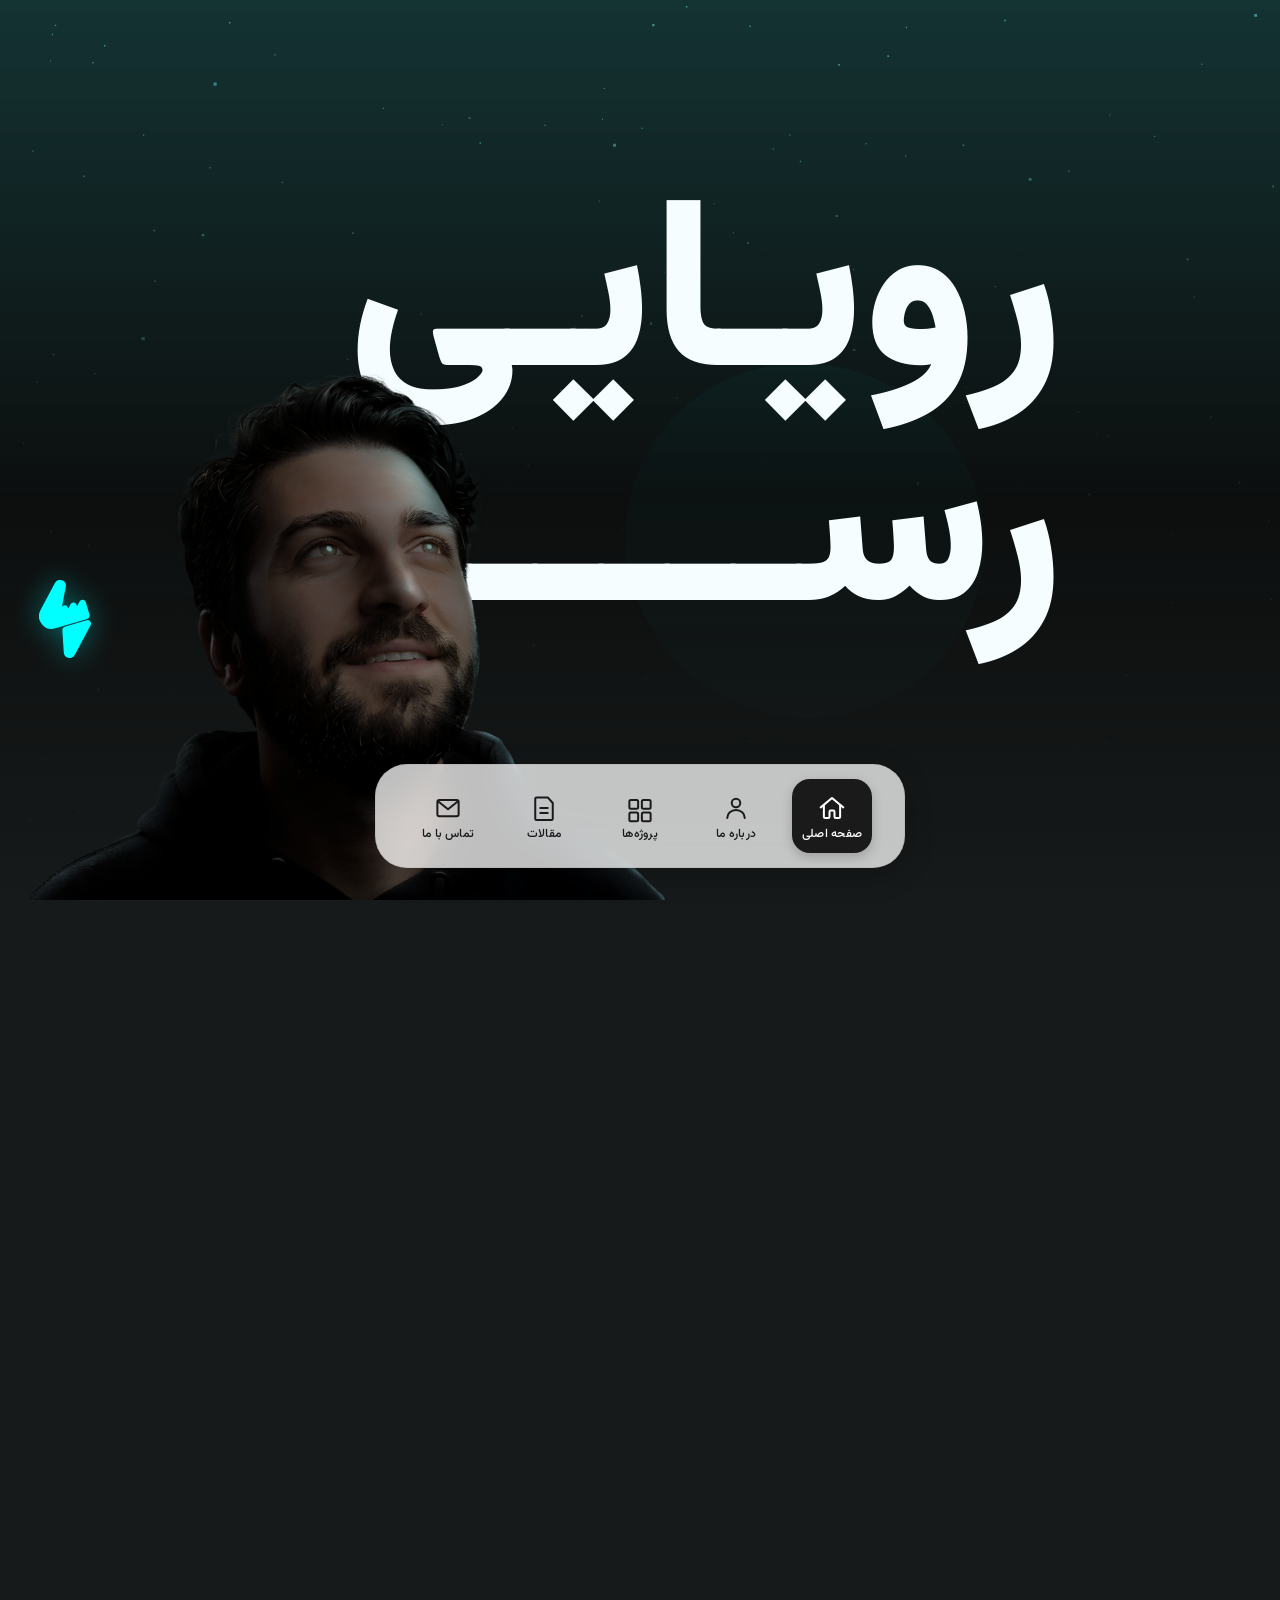
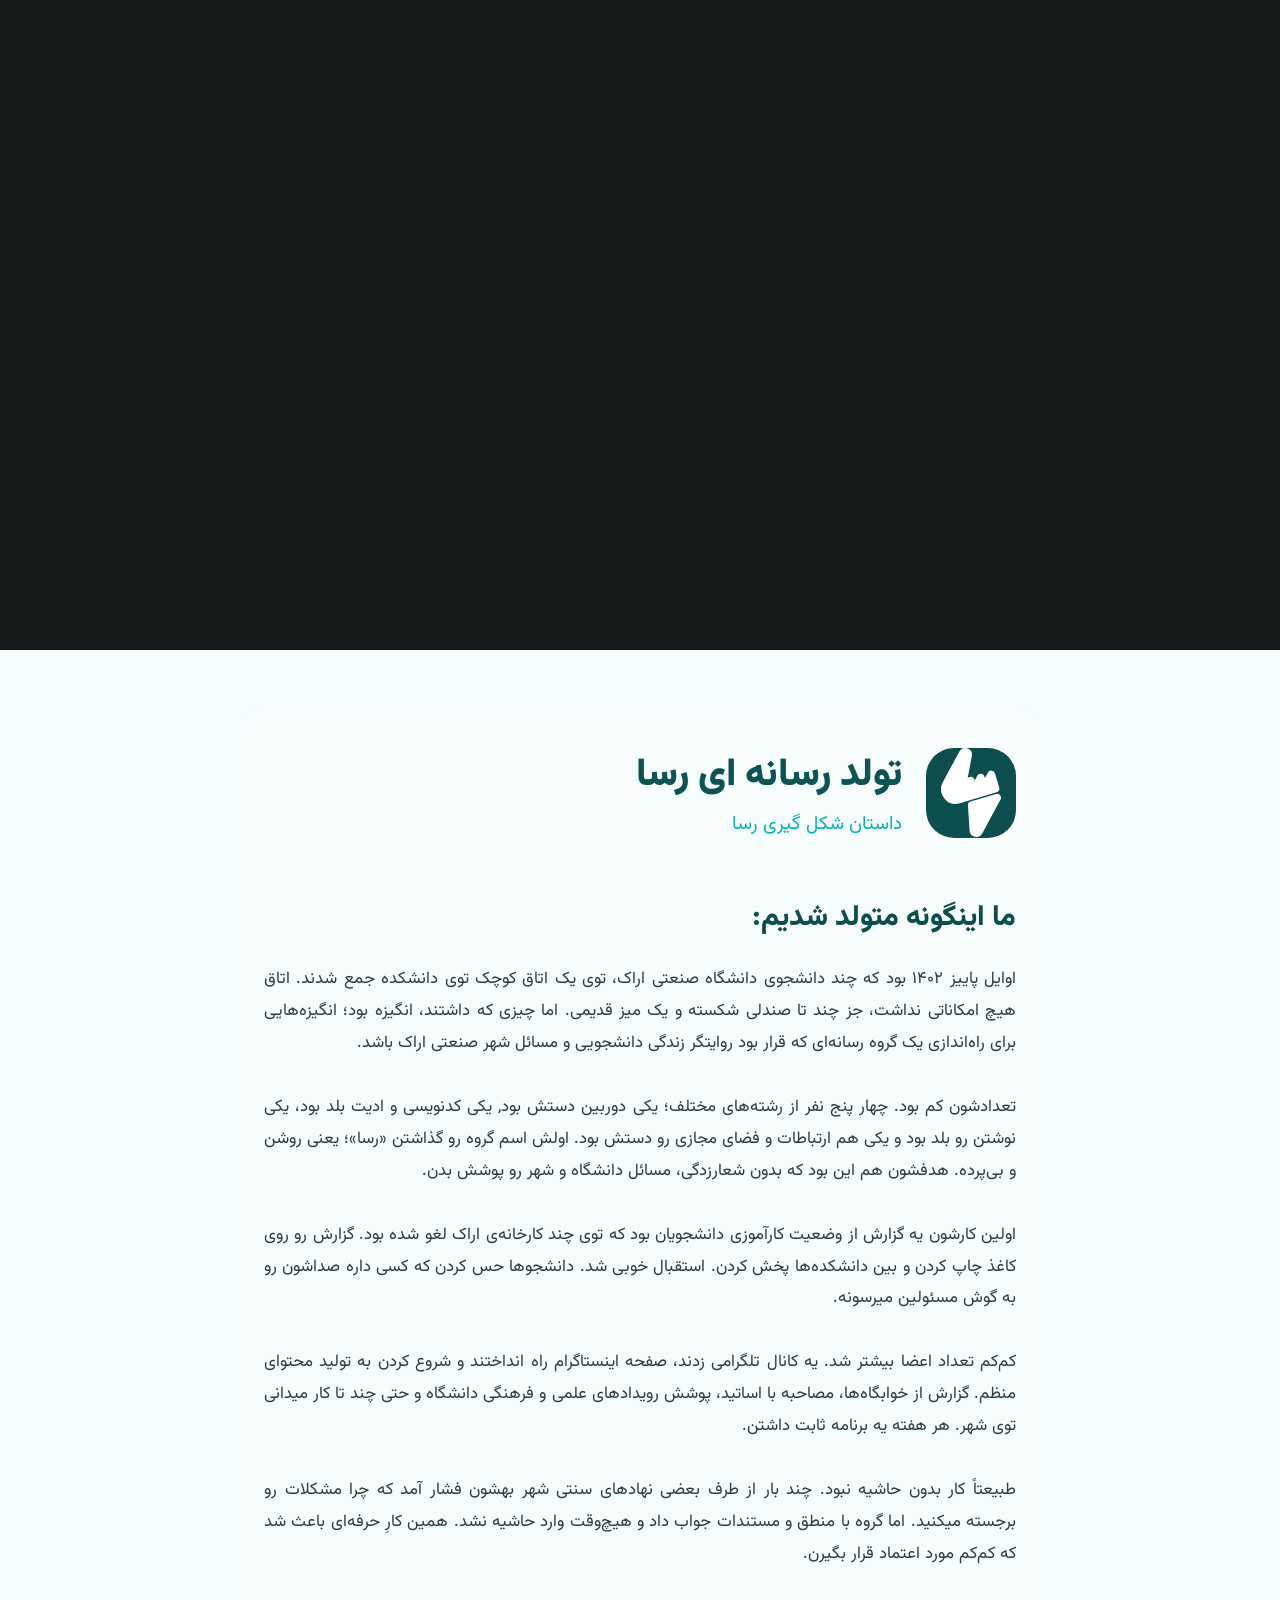
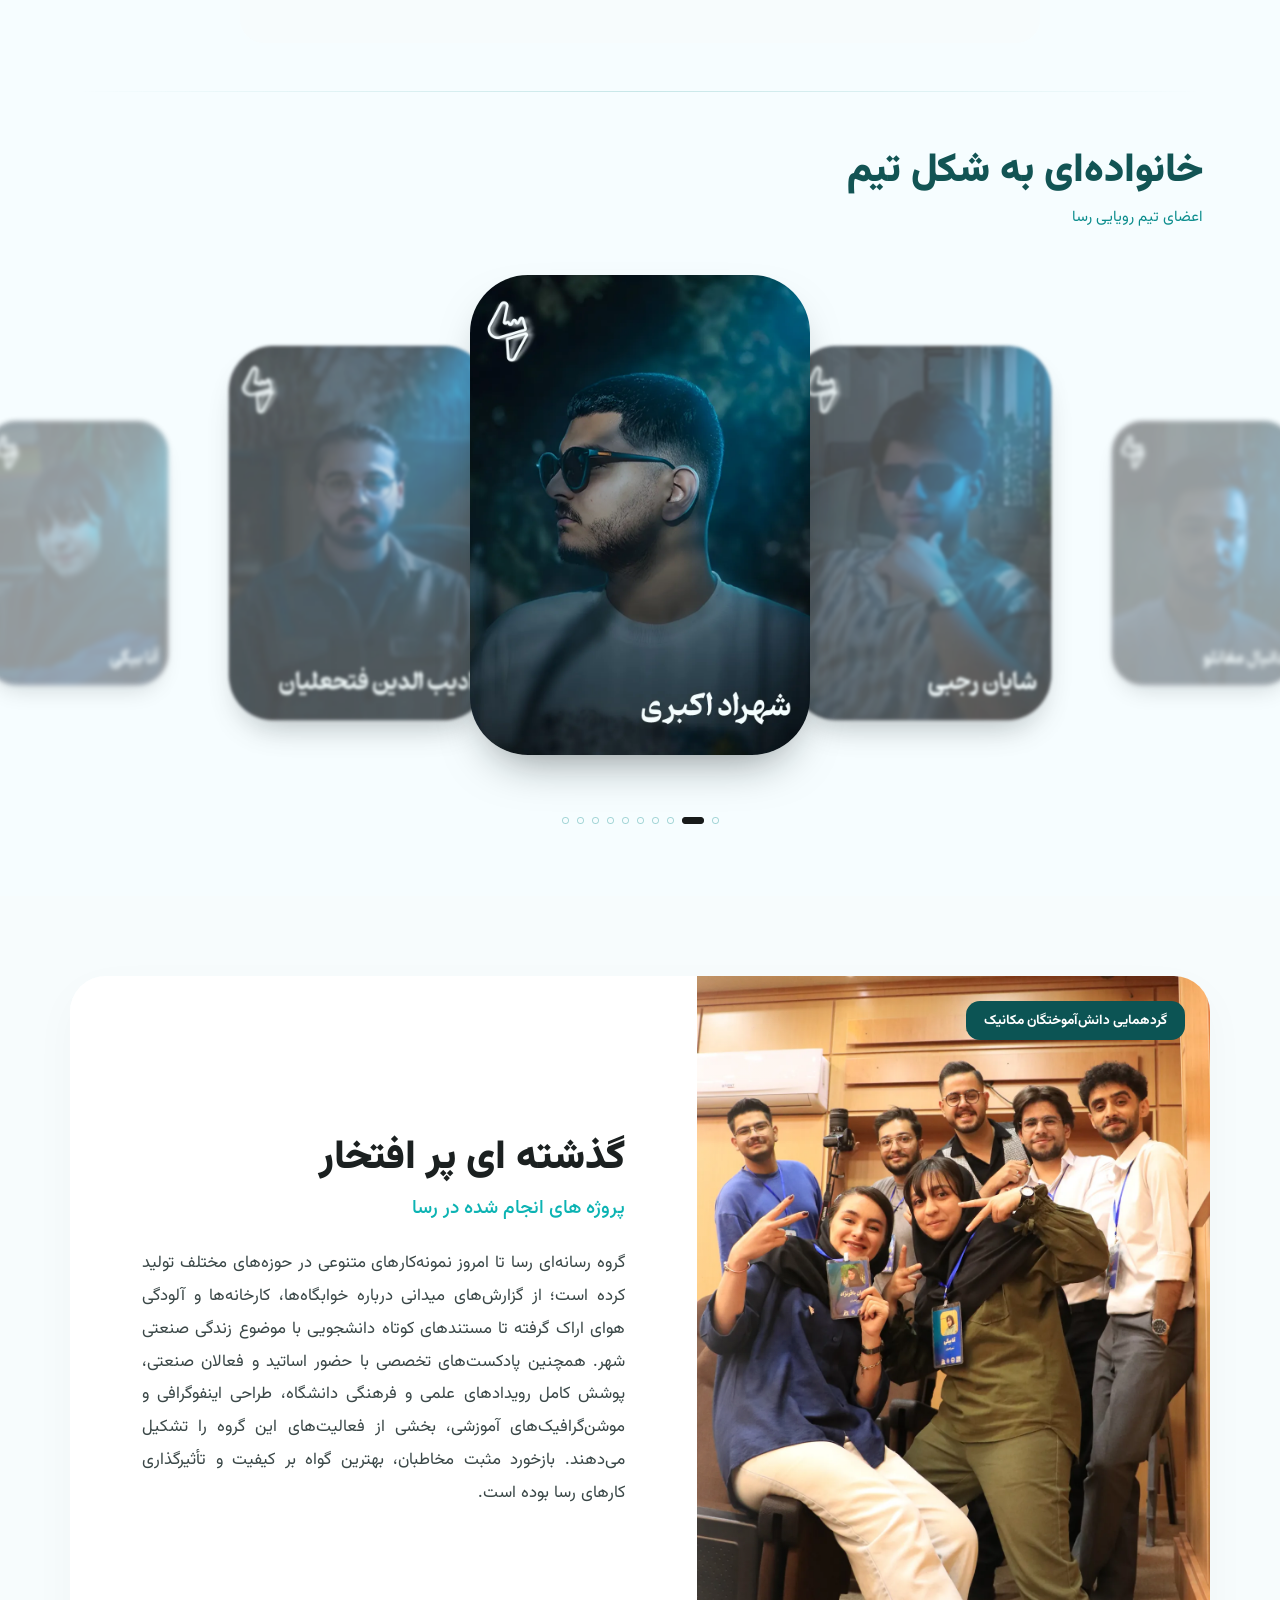
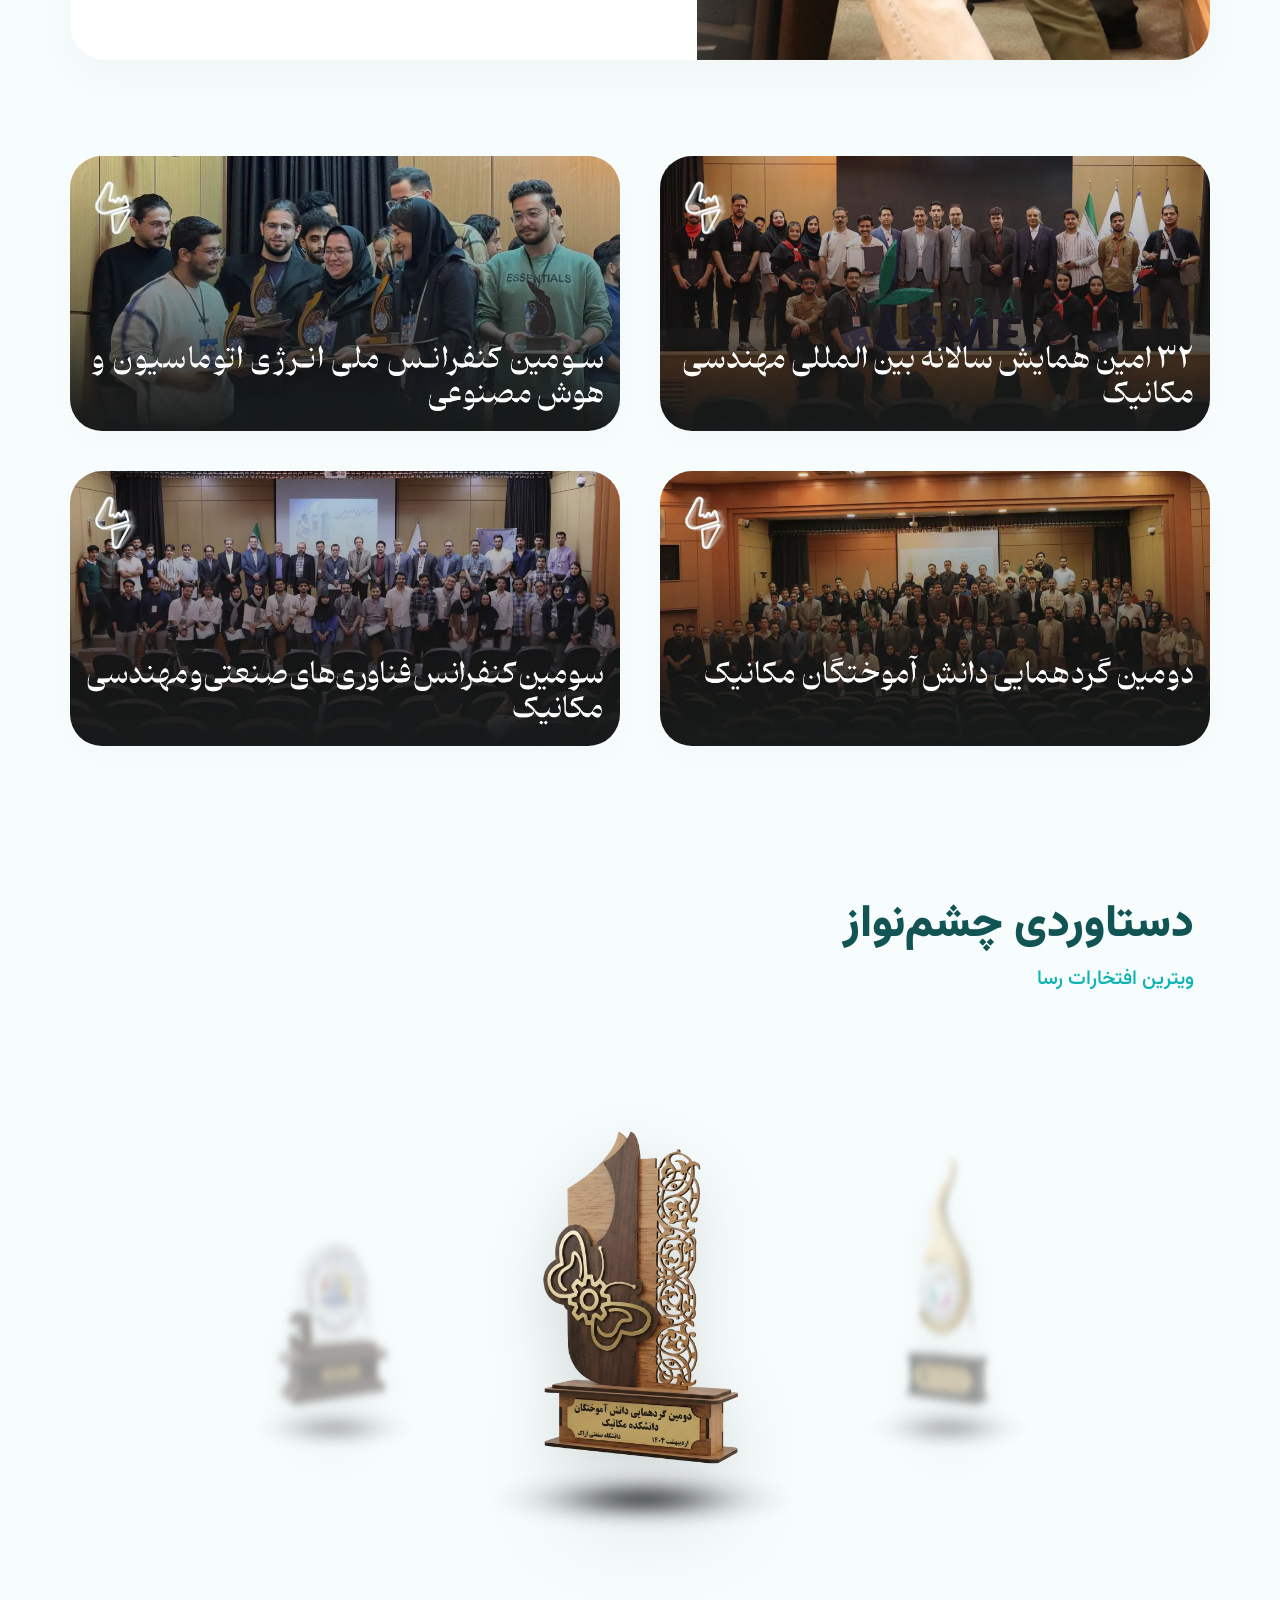
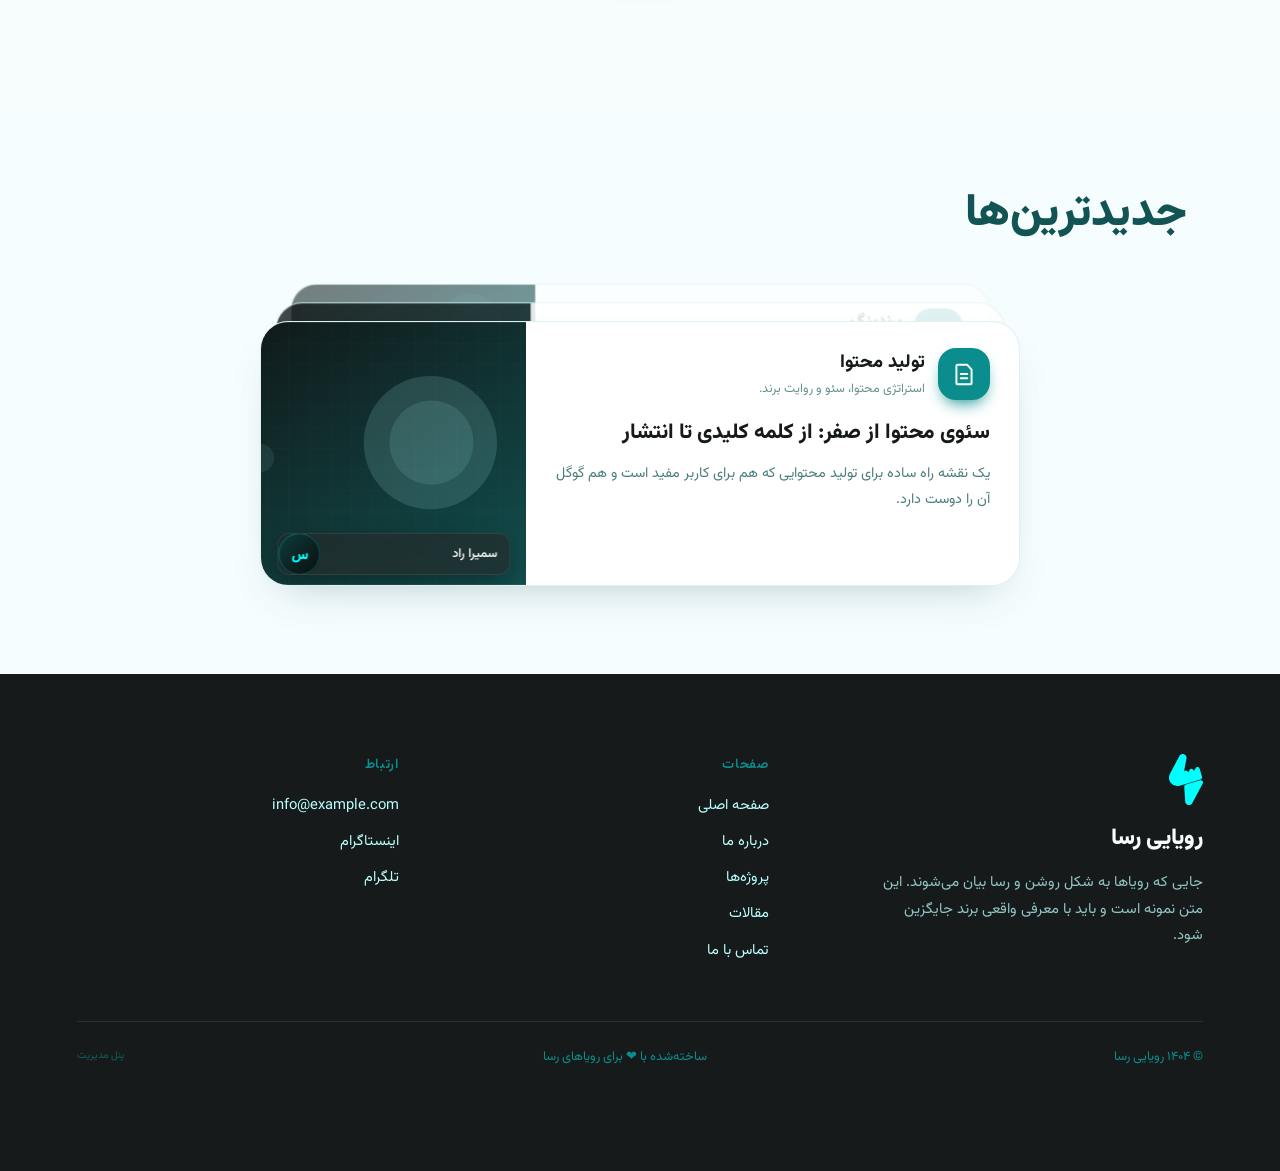
==== commit 4fe2e7ba: "Add files via upload" ====
--- a/index.html
+++ b/index.html
@@ -276,6 +276,16 @@
     </a>
   </nav>
 
+<!-- =================== SECTION: LATEST ARTICLES (کپیِ جدیدترین‌ها از صفحه مقالات) =================== -->
+<section class="home-latest-section">
+  <div class="home-latest-head">
+    <h2>جدیدترین‌ها</h2>
+  </div>
+  <div class="stack-wrap" id="homeStackWrap">
+    <div class="stack-skel"></div>
+  </div>
+</section>
+
 <!-- =================== FOOTER =================== -->
 <footer class="site-footer">
   <div class="footer-grid">
@@ -305,7 +315,7 @@
   </div>
   <div class="footer-bottom">
     <span>© ۱۴۰۴ رویایی رسا</span>
-    <span>ساخته‌شده با ❤ برای رویاهای رسا</span>
+    <span>ساخته‌شده با ❤ برای رویاهای رسا</span><a href="admin/index.html" style="color:inherit; opacity:.6; font-size:.8em; margin-inline-start:12px;">پنل مدیریت</a>
   </div>
 </footer>
 
@@ -344,7 +354,9 @@
 <script src="assets/vendor/three/three.min.js"></script>
 <script src="assets/vendor/gsap/gsap.min.js"></script>
 <script src="assets/vendor/gsap/ScrollTrigger.min.js"></script>
+<script src="js/data-shim.js"></script>
 <script src="js/main.js"></script>
 <script src="js/index.js"></script>
+<script src="js/home-articles.js"></script>
 </body>
-</html>
+</html>
--- a/css/style.css
+++ b/css/style.css
@@ -72,9 +72,11 @@
     gap:8px; 
     padding:8px 16px;
     border-radius:24px;
-    background:rgba(255,255,255,0.95);
+    background:rgba(255,255,255,0.75);
     border:1px solid rgba(0,0,0,0.06);
     box-shadow:0 8px 30px rgba(0,0,0,0.2);
+    backdrop-filter:blur(14px) saturate(160%);
+    -webkit-backdrop-filter:blur(14px) saturate(160%);
     opacity:0;
     pointer-events:none;
     transition:opacity .5s var(--ease-signature), transform .5s var(--ease-signature);
@@ -244,4 +246,4 @@
     flex-wrap:wrap;
     font-size:.8rem;
     color:var(--c-teal);
-  }
+  }
--- a/css/index.css
+++ b/css/index.css
@@ -9,732 +9,921 @@
 /* =========================================================
    Hero
    ========================================================= */
-.hero{
-  position:relative;
-  height:100vh;
-  min-height:560px;
-  overflow:hidden;
-  isolation:isolate;
-  background: linear-gradient(
-    180deg, 
-    rgba(12, 141, 141, 0.22) 0%,   
-    rgba(11, 13, 13, 0.85) 55%,     
-    var(--bg-1) 100%                
-  );
-}
-
-.hero-stage{
-  position:absolute;
-  inset:0;
-  z-index:3;
-  will-change:transform;
-}
-
-.hero-figure{
-  position:absolute;
-  bottom:0;
-  left:50%;
-  transform:translateX(-50%);
-  width:min(760px, 100vw);
-  will-change:transform;
-}
-.hero-figure .figure-mobile,
-.hero-figure .figure-desktop{ width:100%; }
-.hero-figure .figure-desktop{ display:none; }
-
-@media (min-width:900px){
-  .hero-figure{ width:min(50vw, 860px); left:2%; transform:none; }
-  .hero-figure .figure-mobile{ display:none; }
-  .hero-figure .figure-desktop{ display:block; }
-}
-
-.hero-pin-text{
-  position:absolute;
-  inset:0;
-  height:100vh;
-  z-index:2;
-}
-
-.hero-headline{
-  position:absolute;
-  top:17%;
-  left:0;
-  right:0;
-  width:fit-content;   
-  margin:0 auto;        
-  z-index:1; 
-  font-family:var(--font-display);
-  font-weight:900;
-  color:var(--c-mist);
-  text-align:center;
-  font-size:clamp(6rem, 30vw, 12rem);
-  line-height:1.02;
-  transform-origin:top center;
-  will-change:transform;
-}
-
-.headline-desktop{ display:none; }
-
-@media (min-width:900px){
-  .headline-mobile{ display:none; }
-  .headline-desktop{ display:block; }
-}
-
-@media (min-width:900px){
+   .hero{
+    position:relative;
+    height:100vh;
+    min-height:560px;
+    overflow:hidden;
+    isolation:isolate;
+    background: linear-gradient(
+      180deg, 
+      rgba(12, 141, 141, 0.22) 0%,   
+      rgba(11, 13, 13, 0.85) 55%,     
+      var(--bg-1) 100%                
+    );
+  }
+  
+  .hero-stage{
+    position:absolute;
+    inset:0;
+    z-index:3;
+    will-change:transform;
+  }
+  
+  .hero-figure{
+    position:absolute;
+    bottom:0;
+    left:50%;
+    transform:translateX(-50%);
+    width:min(760px, 100vw);
+    will-change:transform;
+  }
+  .hero-figure .figure-mobile,
+  .hero-figure .figure-desktop{ width:100%; }
+  .hero-figure .figure-desktop{ display:none; }
+  
+  @media (min-width:900px){
+    .hero-figure{ width:min(50vw, 860px); left:2%; transform:none; }
+    .hero-figure .figure-mobile{ display:none; }
+    .hero-figure .figure-desktop{ display:block; }
+  }
+  
+  .hero-pin-text{
+    position:absolute;
+    inset:0;
+    height:100vh;
+    z-index:2;
+  }
+  
   .hero-headline{
-    top:21%;
-    right:17%;
-    left:-0%;
-    width:auto;
+    position:absolute;
+    top:17%;
+    left:0;
+    right:0;
+    width:fit-content;   
+    margin:0 auto;        
+    z-index:1; 
+    font-family:var(--font-display);
+    font-weight:900;
+    color:var(--c-mist);
+    text-align:center;
+    font-size:clamp(6rem, 30vw, 12rem);
+    line-height:1.02;
+    transform-origin:top center;
+    will-change:transform;
+  }
+  
+  .headline-desktop{ display:none; }
+  
+  @media (min-width:900px){
+    .headline-mobile{ display:none; }
+    .headline-desktop{ display:block; }
+  }
+  
+  @media (min-width:900px){
+    .hero-headline{
+      top:21%;
+      right:17%;
+      left:-0%;
+      width:auto;
+      margin:0;
+      text-align:right;
+      font-size:clamp(15rem, 13vw, 12rem);
+      line-height:.98;
+      transform-origin:top right;
+    }
+  }
+  
+  .hero-logo{
+    position:absolute;
+    z-index:4;
+    width:38px;
+    bottom:8%;
+    left:50%;
+    transform:translateX(-50%);
+    filter:drop-shadow(0 0 14px rgba(0,255,255,.35));
+  }
+  @media (min-width:900px){
+    .hero-logo{
+      width:52px;
+      bottom:auto;
+      top:44%;
+      left:2%;
+      transform:none;
+    }
+  }
+  
+  .hero-reveal{
+    position:absolute;
+    top:74%;
+    left:8%;
+    right:8%;
+    z-index:5; 
+    text-align:center;
+    opacity:0;
+  }
+  .hero-reveal p{
+    font-size:clamp(.92rem, 2.2vw, 1.05rem);
+    line-height:1.8;
+    color:var(--c-cyan-3);
+    margin:0 0 .9rem;
+  }
+  .hero-reveal .reveal-note{
+    display:inline-block;
+    font-size:.75rem;
+    color:var(--c-teal);
+    border:1px dashed var(--c-teal);
+    border-radius:999px;
+    padding:.3rem .8rem;
+  }
+  
+  @media (min-width:900px){
+    .hero-reveal{
+      top:62%;
+      left:auto;
+      right:55%;
+      width:320px;
+      text-align:right;
+    }
+  }
+  
+  
+  /* =========================================================
+     بخش داستان شکل‌گیری رسا
+     ========================================================= */
+  .story-container {
+    max-width: 800px;
+    margin: 0 auto;
+    padding: 2.5rem 1.5rem;
+    background-color: #f7fcfd; 
+    direction: rtl;
+    border-radius: 24px;
+  }
+  
+  .story-header-block {
+    display: flex;
+    align-items: center;
+    gap: 1.5rem;
+    margin-bottom: 3.5rem;
+    justify-content: flex-start;
+  }
+  
+  .story-logo-box {
+    width: 90px;
+    height: 90px;
+    background-color: #0c4d4d; 
+    border-radius: 28px;
+    display: flex;
+    align-items: center;
+    justify-content: center;
+    padding: 15px;
+    order: 1; 
+  }
+  
+  .story-img-element {
+    width: 100%;
+    height: auto;
+    filter: brightness(0) invert(1); 
+  }
+  
+  .story-titles {
+    order: 2;
+    display: flex;
+    flex-direction: column;
+    gap: 0.2rem;
+  }
+  
+  .story-main-title {
+    font-family: var(--font-display);
+    font-weight: 900;
+    font-size: 2.4rem;
+    color: #0c5454; 
+    margin: 0;
+  }
+  
+  .story-sub-title {
+    font-size: 1.2rem;
+    color: #0cb3b3; 
+    margin: 0;
+  }
+  
+  .story-body-content {
+    text-align: justify;
+  }
+  
+  .story-intro-title {
+    font-family: var(--font-display);
+    font-weight: 800;
+    font-size: 1.8rem;
+    color: #0c4d4d;
+    margin: 0 0 1.5rem 0;
+  }
+  
+  .story-paragraph {
+    font-size: 1.05rem;
+    line-height: 1.9;
+    color: #2c3e3e;
+    margin-bottom: 2rem; 
+    text-shadow: 0 1px 0px rgba(0,0,0,0.02);
+  }
+  
+  @media (max-width: 600px) {
+    .story-header-block { gap: 0.7rem; }
+    .story-logo-box { width: 58px; height: 58px; border-radius: 16px; padding: 10px; }
+    .story-main-title { font-size: 1.45rem; white-space: nowrap; }
+    .story-sub-title { font-size: 0.9rem; }
+    .story-intro-title { font-size: 1.3rem; }
+    .story-paragraph { font-size: 0.95rem; line-height: 1.75; }
+  }
+  
+  .story-divider {
+    border: none;
+    height: 1px;
+    background: linear-gradient(90deg, transparent, rgba(12, 141, 141, 0.2), transparent);
+    margin: 3rem auto;
+    width: 88%;
+  }
+  
+  
+  /* =========================================================
+     Team — 3D Position-based Virtual Carousel
+     ========================================================= */
+  .team-section{
+    position:relative;
+    z-index:4; 
+    background:var(--c-mist);
+    padding:3.5rem 0 4.5rem;
+    overflow:hidden;
+  }
+  
+  .team-head{
+    text-align: right;
+    padding:0 6vw;
+    margin-bottom:1rem;
+  }
+  .team-title{
+    font-family:var(--font-display);
+    font-weight:900;
+    font-size:clamp(1.7rem, 4.6vw, 2.5rem);
+    color: #125454;
+    margin:0 0 .2rem;
+  }
+  .team-subtitle{
+    font-size:.95rem;
+    color: #0c8d8d;
     margin:0;
+  }
+  
+  .team-viewport{
+    overflow: visible !important; 
+    position:relative;
+    width:100%;
+    height:440px;
+    margin:0 auto;
+    cursor:grab;
+    user-select:none;
+    touch-action:pan-y; 
+    perspective: 1200px;
+  }
+  .team-viewport.is-dragging{ cursor:grabbing; }
+  
+  .team-track{
+    display:block !important; 
+    position:relative;
+    width:100%;
+    height:100%;
+    padding-block:0 !important;
+  }
+  
+  .team-card{
+    position:absolute;
+    flex:0 0 auto;
+    width:260px;
+    height:360px;
+    border-radius:42px;
+    overflow:hidden;
+    box-shadow:0 22px 46px -20px rgba(9,20,20,.5);
+    will-change:transform, opacity, filter;
+    transition: filter 0.7s cubic-bezier(0.2, 1, 0.25, 1);
+  }
+  
+  @media (min-width:560px){
+    .team-viewport { height: 480px; }
+    .team-card{ width:300px; height:420px; border-radius:50px; }
+  }
+  @media (min-width:900px){
+    .team-viewport { height: 540px; }
+    .team-card{ width:340px; height:480px; border-radius:58px; }
+  }
+  
+  .team-dots{
+    display:flex;
+    align-items:center;
+    justify-content:center;
+    gap:8px;
+    margin-top:2rem;
+  }
+  .team-dot{
+    width:7px;
+    height:7px;
+    padding:0;
+    border-radius:3px;
+    background:transparent;
+    border:1.4px solid rgba(12,141,141,.35);
+    cursor:pointer;
+    transition:all .35s var(--ease-signature);
+  }
+  .team-dot:hover{ border-color:var(--c-teal); }
+  .team-dot.is-active{
+    width:22px;
+    background:var(--c-ink);
+    border-color:var(--c-ink);
+  }
+  
+  
+  /* =========================================================
+     بخش: گذشته‌ای پرافتخار
+     ========================================================= */
+  .history-section {
+    background-color: #f7fcfd; 
+    padding: 2rem 1rem 1rem; 
+    direction: rtl;
+    position: relative;
+    z-index: 5;
+  }
+  
+  .history-container {
+    max-width: 1140px;
+    margin: 0 auto;
+    display: flex;
+    flex-direction: column; 
+    background: #ffffff;
+    border-radius: 36px;
+    overflow: hidden;
+    box-shadow: 0 15px 45px rgba(0, 0, 0, 0.03);
+  }
+  
+  .history-media-block {
+    position: relative;
+    width: 100%;
+    overflow: hidden;
+  }
+  
+  .history-main-img {
+    width: 100%;
+    height: auto;
+    display: block;
+    object-fit: cover;
+    transition: transform 0.8s var(--ease-signature);
+  }
+  
+  @media (min-width: 900px) {
+    .history-container:hover .history-main-img {
+      transform: scale(1.04);
+    }
+  }
+  
+  .history-badge {
+    position: absolute;
+    bottom: 115px; 
+    right: 16px; 
+    background-color: #0c5454;
+    color: #ffffff;
+    padding: 6px 12px; 
+    border-radius: 10px;
+    font-size: 0.72rem; 
+    font-weight: bold;
+    z-index: 4;
+  }
+  
+  .history-fade-overlay {
+    position: absolute;
+    inset: 0;
+    background: linear-gradient(
+      to bottom, 
+      transparent 35%, 
+      rgba(255, 255, 255, 0.4) 60%,
+      rgba(255, 255, 255, 0.9) 80%, 
+      #ffffff 100%
+    );
+    z-index: 2;
+    pointer-events: none;
+  }
+  
+  .history-text-block {
+    position: relative;
+    z-index: 4;
+    padding: 0 1.2rem 2rem; 
+    margin-top: -95px; 
+    background: transparent; 
+  }
+  
+  .history-title {
+    font-family: var(--font-display);
+    font-weight: 900;
+    font-size: 1.6rem; 
+    color: #1b2020;
+    margin: 0 0 0.1rem 0; 
+    white-space: nowrap; 
+  }
+  
+  .history-subtitle {
+    font-size: 0.9rem; 
+    color: #0cb3b3;
+    margin: 0 0 0.6rem 0; 
+    font-weight: 500;
+  }
+  
+  .history-desc-p {
+    font-size: 0.86rem; 
+    line-height: 1.65; 
+    color: #3a4747;
+    text-align: justify;
+    text-justify: inter-word; 
+    margin: 0;
+  }
+  
+  @media (min-width: 900px) {
+    .history-section { padding: 5rem 2rem 3rem; }
+    .history-container { flex-direction: row; align-items: stretch; min-height: 480px; }
+    .history-media-block { width: 45%; }
+    .history-main-img { height: 100%; }
+    .history-fade-overlay { background: linear-gradient(to left, transparent 80%, rgba(255, 255, 255, 0.15) 100%); }
+    .history-badge { bottom: auto; top: 25px; right: 25px; padding: 9px 18px; font-size: 0.85rem; border-radius: 14px; }
+    .history-text-block { width: 55%; padding: 4rem 4.5rem; margin-top: 0; background: #ffffff; display: flex; flex-direction: column; justify-content: center; }
+    .history-title { font-size: 2.5rem; white-space: normal; margin-bottom: 0.3rem; }
+    .history-subtitle { font-size: 1.2rem; margin-bottom: 1.5rem; }
+    .history-desc-p { font-size: 1.05rem; line-height: 1.95; }
+  }
+  
+  
+  /* =========================================================
+     بخش کارت‌های پروژه‌ها و رویدادها با انیمیشن خلاقانه
+     ========================================================= */
+  .projects-section {
+    background-color: #f7fcfd;
+    padding: 3rem 1rem 4rem;
+    direction: rtl;
+    position: relative;
+    z-index: 5;
+    perspective: 1000px;
+  }
+  
+  .projects-container {
+    max-width: 1140px;
+    margin: 0 auto;
+    display: grid;
+    grid-template-columns: 1fr; 
+    gap: 2rem;
+  }
+  
+  .project-card-link {
+    display: block;
+    text-decoration: none;
+    -webkit-tap-highlight-color: transparent;
+  }
+  
+  .project-card {
+    position: relative;
+    background: #ffffff;
+    border-radius: 32px;
+    overflow: hidden;
+    box-shadow: 0 10px 30px rgba(0, 0, 0, 0.02);
+    transform-style: preserve-3d;
+    transition: transform 0.15s ease-out, box-shadow 0.3s ease;
+    will-change: transform;
+  }
+  
+  .project-media {
+    position: relative;
+    width: 100%;
+    overflow: hidden;
+    aspect-ratio: 2 / 1; 
+    display: flex;
+    justify-content: center;
+    align-items: center;
+    transform: translateZ(20px);
+    transition: transform 0.3s ease;
+  }
+  
+  .project-img {
+    width: 100%;
+    height: 100%;
+    object-fit: contain; 
+    display: block;
+  }
+  
+  .project-glow {
+    position: absolute;
+    inset: 0;
+    background: radial-gradient(circle 120px at var(--x, 50%) var(--y, 50%), rgba(0, 255, 255, 0.25), transparent 80%);
+    opacity: 0;
+    transition: opacity 0.3s ease;
+    pointer-events: none;
+    z-index: 3;
+  }
+  
+  .project-card:hover {
+    box-shadow: 0 30px 60px rgba(12, 141, 141, 0.18);
+  }
+  
+  .project-card:hover .project-glow {
+    opacity: 1;
+  }
+  
+  .project-card:hover .project-media {
+    transform: translateZ(35px) scale(1.02);
+  }
+  
+  @media (min-width: 900px) {
+    .projects-section { padding: 3rem 2rem 5rem; }
+    .projects-container { grid-template-columns: repeat(2, 1fr); gap: 2.5rem; }
+  }
+  
+  
+  /* =========================================================
+     بخش جدید: ویترین افتخارات و دستاوردهای رسا (3D Transparent)
+     ========================================================= */
+  .awards-section {
+    background-color: #f7fcfd;
+    padding: 4rem 1rem 9rem;
+    direction: rtl;
+    position: relative;
+    z-index: 5;
+    overflow: hidden;
+  }
+  
+  .awards-header {
+    max-width: 1140px;
+    margin: 0 auto 3rem;
+    text-align: right;
+    padding: 0 1rem;
+  }
+  
+  .awards-main-title {
+    font-family: var(--font-display);
+    font-weight: 900;
+    font-size: clamp(2rem, 4.5vw, 2.8rem);
+    color: #125454;
+    margin: 0 0 0.2rem 0;
+  }
+  
+  .awards-sub-title {
+    font-size: clamp(1rem, 2vw, 1.25rem);
+    color: #0cb3b3;
+    margin: 0;
+    font-weight: 500;
+  }
+  
+  .awards-viewport {
+    position: relative;
+    width: 100%;
+    height: 380px;
+    margin: 0 auto;
+    perspective: 1400px;
+  }
+  
+  @media (min-width: 768px) { .awards-viewport { height: 460px; } }
+  @media (min-width: 1200px) { .awards-viewport { height: 520px; } }
+  
+  .awards-track {
+    position: relative;
+    width: 100%;
+    height: 100%;
+  }
+  
+  .award-item {
+    position: absolute;
+    top: 50%;
+    left: 50%;
+    width: 220px;
+    height: 280px;
+    display: flex;
+    align-items: center;
+    justify-content: center;
+    transform-origin: center center;
+    will-change: transform, opacity, filter;
+    transition: transform 0.8s cubic-bezier(0.25, 1, 0.3, 1), 
+                opacity 0.8s ease, 
+                filter 0.8s ease;
+  }
+  
+  @media (min-width: 768px) { .award-item { width: 300px; height: 380px; } }
+  @media (min-width: 1200px) { .award-item { width: 380px; height: 460px; } }
+  
+  .award-item img {
+    max-width: 100%;
+    max-height: 100%;
+    object-fit: contain;
+    pointer-events: none;
+    /* اعمال فیلتر سایه طبیعی تندیس */
+    filter: drop-shadow(0 25px 35px rgba(0, 0, 0, 0.15));
+  }
+  
+  /* استایل عمومی طرح‌های برداری Fallback جایگزین تندیس لود نشده */
+  .award-fallback-svg {
+    width: 80%;
+    height: 80%;
+    filter: drop-shadow(0 25px 35px rgba(12, 141, 141, 0.25));
+  }
+  
+  
+  /* =========================================================
+     Team Modal Settings — Glassmorphism & Neon Glow
+     ========================================================= */
+  .team-modal {
+    position: fixed;
+    inset: 0;
+    z-index: 200;
+    display: flex;
+    align-items: center;
+    justify-content: center;
+    opacity: 0;
+    pointer-events: none;
+    transition: opacity 0.4s var(--ease-signature);
+  }
+  
+  .team-modal.is-open {
+    opacity: 1;
+    pointer-events: auto;
+  }
+  
+  .modal-overlay {
+    position: absolute;
+    inset: 0;
+    background: rgba(11, 13, 13, 0.6);
+    backdrop-filter: blur(12px);
+    -webkit-backdrop-filter: blur(12px);
+  }
+  
+  .modal-content {
+    position: relative;
+    width: min(380px, 90vw);
+    background: rgba(23, 26, 26, 0.85);
+    border: 1px solid rgba(123, 254, 255, 0.2);
+    box-shadow: 0 24px 60px rgba(0, 0, 0, 0.6), inset 0 0 20px rgba(123, 254, 255, 0.05);
+    border-radius: 32px;
+    padding: 2.5rem 1.5rem;
+    text-align: center;
+    z-index: 2;
+    transform: scale(0.9) translateY(20px);
+    transition: transform 0.4s var(--ease-signature);
+  }
+  
+  .team-modal.is-open .modal-content {
+    transform: scale(1) translateY(0);
+  }
+  
+  .modal-close {
+    position: absolute;
+    top: 16px;
+    right: 16px;
+    background: transparent;
+    border: none;
+    color: var(--c-cyan-3);
+    font-size: 2rem;
+    cursor: pointer;
+    line-height: 1;
+    transition: color 0.3s ease;
+  }
+  .modal-close:hover { color: #ff5555; }
+  
+  .modal-profile-wrap {
+    width: 110px;
+    height: 110px;
+    border-radius: 50%;
+    margin: 0 auto 1.2rem;
+    overflow: hidden;
+    border: 3px solid var(--c-teal);
+    box-shadow: 0 0 20px rgba(12, 141, 141, 0.4);
+  }
+  .modal-profile-wrap img { width: 100%; height: 100%; object-fit: cover; }
+  
+  .modal-name {
+    font-family: var(--font-display);
+    font-weight: 900;
+    font-size: 1.4rem;
+    color: var(--c-mist);
+    margin: 0 0 0.4rem;
+  }
+  
+  .modal-role {
+    font-size: 0.9rem;
+    color: var(--c-cyan-2);
+    margin: 0 0 2rem;
+    opacity: 0.85;
+  }
+  
+  .modal-socials { display: flex; flex-direction: column; gap: 12px; }
+  
+  .social-btn {
+    display: flex;
+    align-items: center;
+    justify-content: center;
+    gap: 10px;
+    padding: 10px 16px;
+    border-radius: 14px;
+    font-size: 0.95rem;
+    direction: ltr; 
+    transition: all 0.3s ease;
+    background: rgba(255, 255, 255, 0.03);
+    border: 1px solid rgba(255, 255, 255, 0.08);
+    color: var(--c-cyan-3);
+  }
+  
+  .social-btn svg { width: 18px; height: 18px; }
+  .social-btn:hover {
+    background: rgba(123, 254, 255, 0.1);
+    border-color: var(--c-cyan);
+    box-shadow: 0 0 12px rgba(0, 255, 255, 0.2);
+    color: #fff;
+  }
+  /* =========================================================
+     بخش جدید: جدیدترین‌ها (کپیِ دقیقِ کارت‌های پشته‌ای صفحه مقالات)
+     بالای فوتر صفحه اصلی
+     ========================================================= */
+  .home-latest-section{
+    --cat-a:#0c8d8d;
+    --cat-b:#e2394a;
+    --cat-c:#7c4dff;
+    --cat-d:#f2994a;
+    --r-xl:28px;
+    --r-lg:22px;
+    --r-md:16px;
+    background:var(--c-mist);
+    padding:4.5rem 6vw 5.5rem;
+    direction:rtl;
+    position:relative;
+    z-index:5;
+    overflow:hidden;
+  }
+  .home-latest-head{
+    max-width:1140px;
+    margin:0 auto 4.5rem;
     text-align:right;
-    font-size:clamp(15rem, 13vw, 12rem);
-    line-height:.98;
-    transform-origin:top right;
-  }
-}
-
-.hero-logo{
-  position:absolute;
-  z-index:4;
-  width:38px;
-  bottom:8%;
-  left:50%;
-  transform:translateX(-50%);
-  filter:drop-shadow(0 0 14px rgba(0,255,255,.35));
-}
-@media (min-width:900px){
-  .hero-logo{
-    width:52px;
-    bottom:auto;
-    top:44%;
-    left:2%;
-    transform:none;
-  }
-}
-
-.hero-reveal{
-  position:absolute;
-  top:74%;
-  left:8%;
-  right:8%;
-  z-index:5; 
-  text-align:center;
-  opacity:0;
-}
-.hero-reveal p{
-  font-size:clamp(.92rem, 2.2vw, 1.05rem);
-  line-height:1.8;
-  color:var(--c-cyan-3);
-  margin:0 0 .9rem;
-}
-.hero-reveal .reveal-note{
-  display:inline-block;
-  font-size:.75rem;
-  color:var(--c-teal);
-  border:1px dashed var(--c-teal);
-  border-radius:999px;
-  padding:.3rem .8rem;
-}
-
-@media (min-width:900px){
-  .hero-reveal{
-    top:62%;
-    left:auto;
-    right:55%;
-    width:320px;
-    text-align:right;
-  }
-}
-
-
-/* =========================================================
-   بخش داستان شکل‌گیری رسا
-   ========================================================= */
-.story-container {
-  max-width: 800px;
-  margin: 0 auto;
-  padding: 2.5rem 1.5rem;
-  background-color: #f7fcfd; 
-  direction: rtl;
-  border-radius: 24px;
-}
-
-.story-header-block {
-  display: flex;
-  align-items: center;
-  gap: 1.5rem;
-  margin-bottom: 3.5rem;
-  justify-content: flex-start;
-}
-
-.story-logo-box {
-  width: 90px;
-  height: 90px;
-  background-color: #0c4d4d; 
-  border-radius: 28px;
-  display: flex;
-  align-items: center;
-  justify-content: center;
-  padding: 15px;
-  order: 1; 
-}
-
-.story-img-element {
-  width: 100%;
-  height: auto;
-  filter: brightness(0) invert(1); 
-}
-
-.story-titles {
-  order: 2;
-  display: flex;
-  flex-direction: column;
-  gap: 0.2rem;
-}
-
-.story-main-title {
-  font-family: var(--font-display);
-  font-weight: 900;
-  font-size: 2.4rem;
-  color: #0c5454; 
-  margin: 0;
-}
-
-.story-sub-title {
-  font-size: 1.2rem;
-  color: #0cb3b3; 
-  margin: 0;
-}
-
-.story-body-content {
-  text-align: justify;
-}
-
-.story-intro-title {
-  font-family: var(--font-display);
-  font-weight: 800;
-  font-size: 1.8rem;
-  color: #0c4d4d;
-  margin: 0 0 1.5rem 0;
-}
-
-.story-paragraph {
-  font-size: 1.05rem;
-  line-height: 1.9;
-  color: #2c3e3e;
-  margin-bottom: 2rem; 
-  text-shadow: 0 1px 0px rgba(0,0,0,0.02);
-}
-
-@media (max-width: 600px) {
-  .story-header-block { gap: 0.7rem; }
-  .story-logo-box { width: 58px; height: 58px; border-radius: 16px; padding: 10px; }
-  .story-main-title { font-size: 1.45rem; white-space: nowrap; }
-  .story-sub-title { font-size: 0.9rem; }
-  .story-intro-title { font-size: 1.3rem; }
-  .story-paragraph { font-size: 0.95rem; line-height: 1.75; }
-}
-
-.story-divider {
-  border: none;
-  height: 1px;
-  background: linear-gradient(90deg, transparent, rgba(12, 141, 141, 0.2), transparent);
-  margin: 3rem auto;
-  width: 88%;
-}
-
-
-/* =========================================================
-   Team — 3D Position-based Virtual Carousel
-   ========================================================= */
-.team-section{
-  position:relative;
-  z-index:4; 
-  background:var(--c-mist);
-  padding:3.5rem 0 4.5rem;
-  overflow:hidden;
-}
-
-.team-head{
-  text-align: right;
-  padding:0 6vw;
-  margin-bottom:1rem;
-}
-.team-title{
-  font-family:var(--font-display);
-  font-weight:900;
-  font-size:clamp(1.7rem, 4.6vw, 2.5rem);
-  color: #125454;
-  margin:0 0 .2rem;
-}
-.team-subtitle{
-  font-size:.95rem;
-  color: #0c8d8d;
-  margin:0;
-}
-
-.team-viewport{
-  overflow: visible !important; 
-  position:relative;
-  width:100%;
-  height:440px;
-  margin:0 auto;
-  cursor:grab;
-  user-select:none;
-  touch-action:pan-y; 
-  perspective: 1200px;
-}
-.team-viewport.is-dragging{ cursor:grabbing; }
-
-.team-track{
-  display:block !important; 
-  position:relative;
-  width:100%;
-  height:100%;
-  padding-block:0 !important;
-}
-
-.team-card{
-  position:absolute;
-  flex:0 0 auto;
-  width:260px;
-  height:360px;
-  border-radius:42px;
-  overflow:hidden;
-  box-shadow:0 22px 46px -20px rgba(9,20,20,.5);
-  will-change:transform, opacity, filter;
-  transition: filter 0.7s cubic-bezier(0.2, 1, 0.25, 1);
-}
-
-@media (min-width:560px){
-  .team-viewport { height: 480px; }
-  .team-card{ width:300px; height:420px; border-radius:50px; }
-}
-@media (min-width:900px){
-  .team-viewport { height: 540px; }
-  .team-card{ width:340px; height:480px; border-radius:58px; }
-}
-
-.team-dots{
-  display:flex;
-  align-items:center;
-  justify-content:center;
-  gap:8px;
-  margin-top:2rem;
-}
-.team-dot{
-  width:7px;
-  height:7px;
-  padding:0;
-  border-radius:3px;
-  background:transparent;
-  border:1.4px solid rgba(12,141,141,.35);
-  cursor:pointer;
-  transition:all .35s var(--ease-signature);
-}
-.team-dot:hover{ border-color:var(--c-teal); }
-.team-dot.is-active{
-  width:22px;
-  background:var(--c-ink);
-  border-color:var(--c-ink);
-}
-
-
-/* =========================================================
-   بخش: گذشته‌ای پرافتخار
-   ========================================================= */
-.history-section {
-  background-color: #f7fcfd; 
-  padding: 2rem 1rem 1rem; 
-  direction: rtl;
-  position: relative;
-  z-index: 5;
-}
-
-.history-container {
-  max-width: 1140px;
-  margin: 0 auto;
-  display: flex;
-  flex-direction: column; 
-  background: #ffffff;
-  border-radius: 36px;
-  overflow: hidden;
-  box-shadow: 0 15px 45px rgba(0, 0, 0, 0.03);
-}
-
-.history-media-block {
-  position: relative;
-  width: 100%;
-  overflow: hidden;
-}
-
-.history-main-img {
-  width: 100%;
-  height: auto;
-  display: block;
-  object-fit: cover;
-  transition: transform 0.8s var(--ease-signature);
-}
-
-@media (min-width: 900px) {
-  .history-container:hover .history-main-img {
-    transform: scale(1.04);
-  }
-}
-
-.history-badge {
-  position: absolute;
-  bottom: 115px; 
-  right: 16px; 
-  background-color: #0c5454;
-  color: #ffffff;
-  padding: 6px 12px; 
-  border-radius: 10px;
-  font-size: 0.72rem; 
-  font-weight: bold;
-  z-index: 4;
-}
-
-.history-fade-overlay {
-  position: absolute;
-  inset: 0;
-  background: linear-gradient(
-    to bottom, 
-    transparent 35%, 
-    rgba(255, 255, 255, 0.4) 60%,
-    rgba(255, 255, 255, 0.9) 80%, 
-    #ffffff 100%
-  );
-  z-index: 2;
-  pointer-events: none;
-}
-
-.history-text-block {
-  position: relative;
-  z-index: 4;
-  padding: 0 1.2rem 2rem; 
-  margin-top: -95px; 
-  background: transparent; 
-}
-
-.history-title {
-  font-family: var(--font-display);
-  font-weight: 900;
-  font-size: 1.6rem; 
-  color: #1b2020;
-  margin: 0 0 0.1rem 0; 
-  white-space: nowrap; 
-}
-
-.history-subtitle {
-  font-size: 0.9rem; 
-  color: #0cb3b3;
-  margin: 0 0 0.6rem 0; 
-  font-weight: 500;
-}
-
-.history-desc-p {
-  font-size: 0.86rem; 
-  line-height: 1.65; 
-  color: #3a4747;
-  text-align: justify;
-  text-justify: inter-word; 
-  margin: 0;
-}
-
-@media (min-width: 900px) {
-  .history-section { padding: 5rem 2rem 3rem; }
-  .history-container { flex-direction: row; align-items: stretch; min-height: 480px; }
-  .history-media-block { width: 45%; }
-  .history-main-img { height: 100%; }
-  .history-fade-overlay { background: linear-gradient(to left, transparent 80%, rgba(255, 255, 255, 0.15) 100%); }
-  .history-badge { bottom: auto; top: 25px; right: 25px; padding: 9px 18px; font-size: 0.85rem; border-radius: 14px; }
-  .history-text-block { width: 55%; padding: 4rem 4.5rem; margin-top: 0; background: #ffffff; display: flex; flex-direction: column; justify-content: center; }
-  .history-title { font-size: 2.5rem; white-space: normal; margin-bottom: 0.3rem; }
-  .history-subtitle { font-size: 1.2rem; margin-bottom: 1.5rem; }
-  .history-desc-p { font-size: 1.05rem; line-height: 1.95; }
-}
-
-
-/* =========================================================
-   بخش کارت‌های پروژه‌ها و رویدادها با انیمیشن خلاقانه
-   ========================================================= */
-.projects-section {
-  background-color: #f7fcfd;
-  padding: 3rem 1rem 4rem;
-  direction: rtl;
-  position: relative;
-  z-index: 5;
-  perspective: 1000px;
-}
-
-.projects-container {
-  max-width: 1140px;
-  margin: 0 auto;
-  display: grid;
-  grid-template-columns: 1fr; 
-  gap: 2rem;
-}
-
-.project-card-link {
-  display: block;
-  text-decoration: none;
-  -webkit-tap-highlight-color: transparent;
-}
-
-.project-card {
-  position: relative;
-  background: #ffffff;
-  border-radius: 32px;
-  overflow: hidden;
-  box-shadow: 0 10px 30px rgba(0, 0, 0, 0.02);
-  transform-style: preserve-3d;
-  transition: transform 0.15s ease-out, box-shadow 0.3s ease;
-  will-change: transform;
-}
-
-.project-media {
-  position: relative;
-  width: 100%;
-  overflow: hidden;
-  aspect-ratio: 2 / 1; 
-  display: flex;
-  justify-content: center;
-  align-items: center;
-  transform: translateZ(20px);
-  transition: transform 0.3s ease;
-}
-
-.project-img {
-  width: 100%;
-  height: 100%;
-  object-fit: contain; 
-  display: block;
-}
-
-.project-glow {
-  position: absolute;
-  inset: 0;
-  background: radial-gradient(circle 120px at var(--x, 50%) var(--y, 50%), rgba(0, 255, 255, 0.25), transparent 80%);
-  opacity: 0;
-  transition: opacity 0.3s ease;
-  pointer-events: none;
-  z-index: 3;
-}
-
-.project-card:hover {
-  box-shadow: 0 30px 60px rgba(12, 141, 141, 0.18);
-}
-
-.project-card:hover .project-glow {
-  opacity: 1;
-}
-
-.project-card:hover .project-media {
-  transform: translateZ(35px) scale(1.02);
-}
-
-@media (min-width: 900px) {
-  .projects-section { padding: 3rem 2rem 5rem; }
-  .projects-container { grid-template-columns: repeat(2, 1fr); gap: 2.5rem; }
-}
-
-
-/* =========================================================
-   بخش جدید: ویترین افتخارات و دستاوردهای رسا (3D Transparent)
-   ========================================================= */
-.awards-section {
-  background-color: #f7fcfd;
-  padding: 4rem 1rem 9rem;
-  direction: rtl;
-  position: relative;
-  z-index: 5;
-  overflow: hidden;
-}
-
-.awards-header {
-  max-width: 1140px;
-  margin: 0 auto 3rem;
-  text-align: right;
-  padding: 0 1rem;
-}
-
-.awards-main-title {
-  font-family: var(--font-display);
-  font-weight: 900;
-  font-size: clamp(2rem, 4.5vw, 2.8rem);
-  color: #125454;
-  margin: 0 0 0.2rem 0;
-}
-
-.awards-sub-title {
-  font-size: clamp(1rem, 2vw, 1.25rem);
-  color: #0cb3b3;
-  margin: 0;
-  font-weight: 500;
-}
-
-.awards-viewport {
-  position: relative;
-  width: 100%;
-  height: 380px;
-  margin: 0 auto;
-  perspective: 1400px;
-}
-
-@media (min-width: 768px) { .awards-viewport { height: 460px; } }
-@media (min-width: 1200px) { .awards-viewport { height: 520px; } }
-
-.awards-track {
-  position: relative;
-  width: 100%;
-  height: 100%;
-}
-
-.award-item {
-  position: absolute;
-  top: 50%;
-  left: 50%;
-  width: 220px;
-  height: 280px;
-  display: flex;
-  align-items: center;
-  justify-content: center;
-  transform-origin: center center;
-  will-change: transform, opacity, filter;
-  transition: transform 0.8s cubic-bezier(0.25, 1, 0.3, 1), 
-              opacity 0.8s ease, 
-              filter 0.8s ease;
-}
-
-@media (min-width: 768px) { .award-item { width: 300px; height: 380px; } }
-@media (min-width: 1200px) { .award-item { width: 380px; height: 460px; } }
-
-.award-item img {
-  max-width: 100%;
-  max-height: 100%;
-  object-fit: contain;
-  pointer-events: none;
-  /* اعمال فیلتر سایه طبیعی تندیس */
-  filter: drop-shadow(0 25px 35px rgba(0, 0, 0, 0.15));
-}
-
-/* استایل عمومی طرح‌های برداری Fallback جایگزین تندیس لود نشده */
-.award-fallback-svg {
-  width: 80%;
-  height: 80%;
-  filter: drop-shadow(0 25px 35px rgba(12, 141, 141, 0.25));
-}
-
-
-/* =========================================================
-   Team Modal Settings — Glassmorphism & Neon Glow
-   ========================================================= */
-.team-modal {
-  position: fixed;
-  inset: 0;
-  z-index: 200;
-  display: flex;
-  align-items: center;
-  justify-content: center;
-  opacity: 0;
-  pointer-events: none;
-  transition: opacity 0.4s var(--ease-signature);
-}
-
-.team-modal.is-open {
-  opacity: 1;
-  pointer-events: auto;
-}
-
-.modal-overlay {
-  position: absolute;
-  inset: 0;
-  background: rgba(11, 13, 13, 0.6);
-  backdrop-filter: blur(12px);
-  -webkit-backdrop-filter: blur(12px);
-}
-
-.modal-content {
-  position: relative;
-  width: min(380px, 90vw);
-  background: rgba(23, 26, 26, 0.85);
-  border: 1px solid rgba(123, 254, 255, 0.2);
-  box-shadow: 0 24px 60px rgba(0, 0, 0, 0.6), inset 0 0 20px rgba(123, 254, 255, 0.05);
-  border-radius: 32px;
-  padding: 2.5rem 1.5rem;
-  text-align: center;
-  z-index: 2;
-  transform: scale(0.9) translateY(20px);
-  transition: transform 0.4s var(--ease-signature);
-}
-
-.team-modal.is-open .modal-content {
-  transform: scale(1) translateY(0);
-}
-
-.modal-close {
-  position: absolute;
-  top: 16px;
-  right: 16px;
-  background: transparent;
-  border: none;
-  color: var(--c-cyan-3);
-  font-size: 2rem;
-  cursor: pointer;
-  line-height: 1;
-  transition: color 0.3s ease;
-}
-.modal-close:hover { color: #ff5555; }
-
-.modal-profile-wrap {
-  width: 110px;
-  height: 110px;
-  border-radius: 50%;
-  margin: 0 auto 1.2rem;
-  overflow: hidden;
-  border: 3px solid var(--c-teal);
-  box-shadow: 0 0 20px rgba(12, 141, 141, 0.4);
-}
-.modal-profile-wrap img { width: 100%; height: 100%; object-fit: cover; }
-
-.modal-name {
-  font-family: var(--font-display);
-  font-weight: 900;
-  font-size: 1.4rem;
-  color: var(--c-mist);
-  margin: 0 0 0.4rem;
-}
-
-.modal-role {
-  font-size: 0.9rem;
-  color: var(--c-cyan-2);
-  margin: 0 0 2rem;
-  opacity: 0.85;
-}
-
-.modal-socials { display: flex; flex-direction: column; gap: 12px; }
-
-.social-btn {
-  display: flex;
-  align-items: center;
-  justify-content: center;
-  gap: 10px;
-  padding: 10px 16px;
-  border-radius: 14px;
-  font-size: 0.95rem;
-  direction: ltr; 
-  transition: all 0.3s ease;
-  background: rgba(255, 255, 255, 0.03);
-  border: 1px solid rgba(255, 255, 255, 0.08);
-  color: var(--c-cyan-3);
-}
-
-.social-btn svg { width: 18px; height: 18px; }
-.social-btn:hover {
-  background: rgba(123, 254, 255, 0.1);
-  border-color: var(--c-cyan);
-  box-shadow: 0 0 12px rgba(0, 255, 255, 0.2);
-  color: #fff;
-}+    padding:0 1rem;
+  }
+  .home-latest-head h2{
+    font-family:var(--font-display);
+    font-weight:900;
+    font-size:clamp(2rem, 4.5vw, 2.8rem);
+    color:#125454;
+    margin:0;
+  }
+  
+  /* کارت مقاله مشترک (rasa-card) — کپی از articles.css */
+  .home-latest-section .rasa-card{
+    display:flex;
+    flex-direction: row-reverse;
+    background:#fff; border-radius:var(--r-xl);
+    border:1px solid rgba(12,141,141,.12);
+    box-shadow:0 20px 46px -22px rgba(18,84,84,.28);
+    overflow:hidden; text-decoration:none; color:inherit;
+    height:100%;
+    transition:box-shadow .3s ease, transform .3s ease;
+  }
+  .home-latest-section a.rasa-card:hover{ box-shadow:0 26px 56px -22px rgba(12,141,141,.35); }
+  
+  .home-latest-section .rasa-card-media{
+    position:relative;
+    flex:0 0 35%;
+    background:var(--c-mist); overflow:hidden;
+  }
+  .home-latest-section .rasa-card-media img{ width:100%; height:100%; object-fit:cover; display:block; }
+  
+  .home-latest-section .rasa-card-author {
+    position: absolute;
+    z-index: 2;
+    bottom: 0.6rem;
+    left: 50%;
+    transform: translateX(-50%);
+    width: 88%;
+    height: 42px;
+  
+    display: flex;
+    flex-direction: row !important;
+    align-items: center;
+    justify-content: flex-end;
+  
+    background: rgba(40, 40, 40, 0.65);
+    backdrop-filter: blur(12px) saturate(120%);
+    -webkit-backdrop-filter: blur(12px) saturate(120%);
+  
+    border-radius: 12px;
+    border: 1px solid rgba(255, 255, 255, 0.08);
+    padding: 0;
+    overflow: hidden;
+    box-shadow: 0 8px 24px rgba(0, 0, 0, 0.3);
+  }
+  
+  .home-latest-section .rasa-card-author img {
+    order: 2 !important;
+    width: 42px;
+    height: 42px;
+    object-fit: cover;
+    flex-shrink: 0;
+    border-radius: 0 11px 11px 0;
+  }
+  
+  .home-latest-section .rasa-card-author span {
+    order: 1 !important;
+    flex: 1;
+    text-align: right;
+    color: #ffffff;
+    font-weight: 500;
+    padding-right: 0.75rem;
+    padding-left: 0.5rem;
+    line-height: 42px;
+    white-space: nowrap;
+    overflow: hidden;
+    text-overflow: ellipsis;
+    font-size: clamp(0.68rem, 2.2vw, 0.8rem);
+  }
+  
+  .home-latest-section .rasa-card-body{
+    flex:1; min-width:0;
+    padding:1.6rem 1.8rem; display:flex; flex-direction:column; gap:.7rem;
+  }
+  
+  .home-latest-section .rasa-card-cat{
+    display:flex; align-items:center; gap:.8rem; justify-content: flex-start;
+  }
+  .home-latest-section .rasa-card-cat-icon{
+    flex-shrink:0; width:52px; height:52px; border-radius:18px;
+    display:flex; align-items:center; justify-content:center;
+    background:var(--cat-color, var(--c-teal)); color:#fff;
+    box-shadow: 0 8px 16px -6px var(--cat-color);
+  }
+  .home-latest-section .rasa-card-cat-icon svg{ width:26px; height:26px; }
+  .home-latest-section .rasa-card-cat-text{
+    display:flex; flex-direction:column; gap:.1rem; text-align: right;
+  }
+  .home-latest-section .rasa-card-cat-text strong{ font-size:1.15rem; font-weight:800; color:var(--c-ink); }
+  .home-latest-section .rasa-card-cat-text small{ font-size:.78rem; color:var(--c-deep); opacity:.65; }
+  
+  .home-latest-section .rasa-card-title{
+    font-family:var(--font-display); font-weight:800; margin:0; color:var(--c-ink);
+    font-size:1.32rem; line-height:1.6; text-align:right; margin-top: 0.3rem;
+    display:-webkit-box; -webkit-line-clamp:2; -webkit-box-orient:vertical; overflow:hidden;
+  }
+  .home-latest-section a.rasa-card:hover .rasa-card-title{ color:var(--c-teal); }
+  
+  .home-latest-section .rasa-card-excerpt{
+    margin:0; color:var(--c-deep); opacity:.75; font-size:.9rem; line-height:1.85; text-align:right;
+    display:-webkit-box; -webkit-line-clamp:3; -webkit-box-orient:vertical; overflow:hidden;
+  }
+  
+  /* جدیدترین‌ها — چیدمان پشته‌ای صعودی — کپی از articles.css */
+  .home-latest-section .stack-wrap{
+    position:relative;
+    height: 265px !important;
+    max-width:760px;
+    margin:0 auto;
+  }
+  .home-latest-section .stack-card2{
+    position:absolute; inset:0;
+    display:block; will-change:transform, opacity;
+    transition:transform .65s cubic-bezier(.22,.85,.32,1), opacity .5s ease;
+  }
+  .home-latest-section .stack-card2 .rasa-card-excerpt{ -webkit-line-clamp:2; }
+  .home-latest-section .stack-skel{
+    height:100%; border-radius:var(--r-xl);
+    background:linear-gradient(100deg, rgba(12,141,141,.06) 30%, rgba(12,141,141,.13) 50%, rgba(12,141,141,.06) 70%);
+    background-size:200% 100%; animation:shimmer 1.6s ease-in-out infinite;
+  }
+  
+  @keyframes shimmer{
+    0%{ background-position:-200% 0; }
+    100%{ background-position:200% 0; }
+  }
+  
+  @media (max-width:768px){
+    .home-latest-section{ padding:3.5rem 6vw 4.5rem; }
+    .home-latest-section .rasa-card-body { padding: 0.9rem 1.1rem; gap: 0.35rem; }
+    .home-latest-section .rasa-card-title { font-size: 1.05rem !important; -webkit-line-clamp: 2; line-height: 1.5; }
+    .home-latest-section .rasa-card-excerpt {
+      display: -webkit-box !important;
+      font-size: 0.8rem !important;
+      -webkit-line-clamp: 2;
+      line-height: 1.6;
+      opacity: 0.7;
+    }
+    .home-latest-section .rasa-card-cat-icon { width: 36px !important; height: 36px !important; border-radius: 11px; }
+    .home-latest-section .rasa-card-cat-icon svg { width: 18px !important; height: 18px !important; }
+    .home-latest-section .rasa-card-cat-text strong { font-size: 0.9rem !important; }
+    .home-latest-section .rasa-card-cat-text small { display: none; }
+    .home-latest-section .stack-wrap { height: 175px !important; }
+    .home-latest-head{ margin-bottom:3.8rem; }
+  }
+  
+  @media (max-width:480px) {
+    .home-latest-section .rasa-card-media { flex-basis: 38%; }
+    .home-latest-section .rasa-card-body { padding: 0.75rem 0.9rem; gap: 0.25rem; }
+    .home-latest-section .rasa-card-title { font-size: 0.95rem !important; -webkit-line-clamp: 2; }
+    .home-latest-section .rasa-card-excerpt { -webkit-line-clamp: 2; font-size: 0.75rem !important; }
+    .home-latest-section .rasa-card-author { height: 34px; bottom: 0.4rem; width: 92%; }
+    .home-latest-section .rasa-card-author img { width: 34px; height: 34px; border-radius: 0 9px 9px 0; }
+    .home-latest-section .rasa-card-author span { line-height: 34px; padding-right: 0.5rem; font-size: 0.65rem; }
+    .home-latest-head{ margin-bottom:3.2rem; }
+    .home-latest-section .stack-wrap { height: 165px !important; margin-bottom: 1rem; }
+  }
